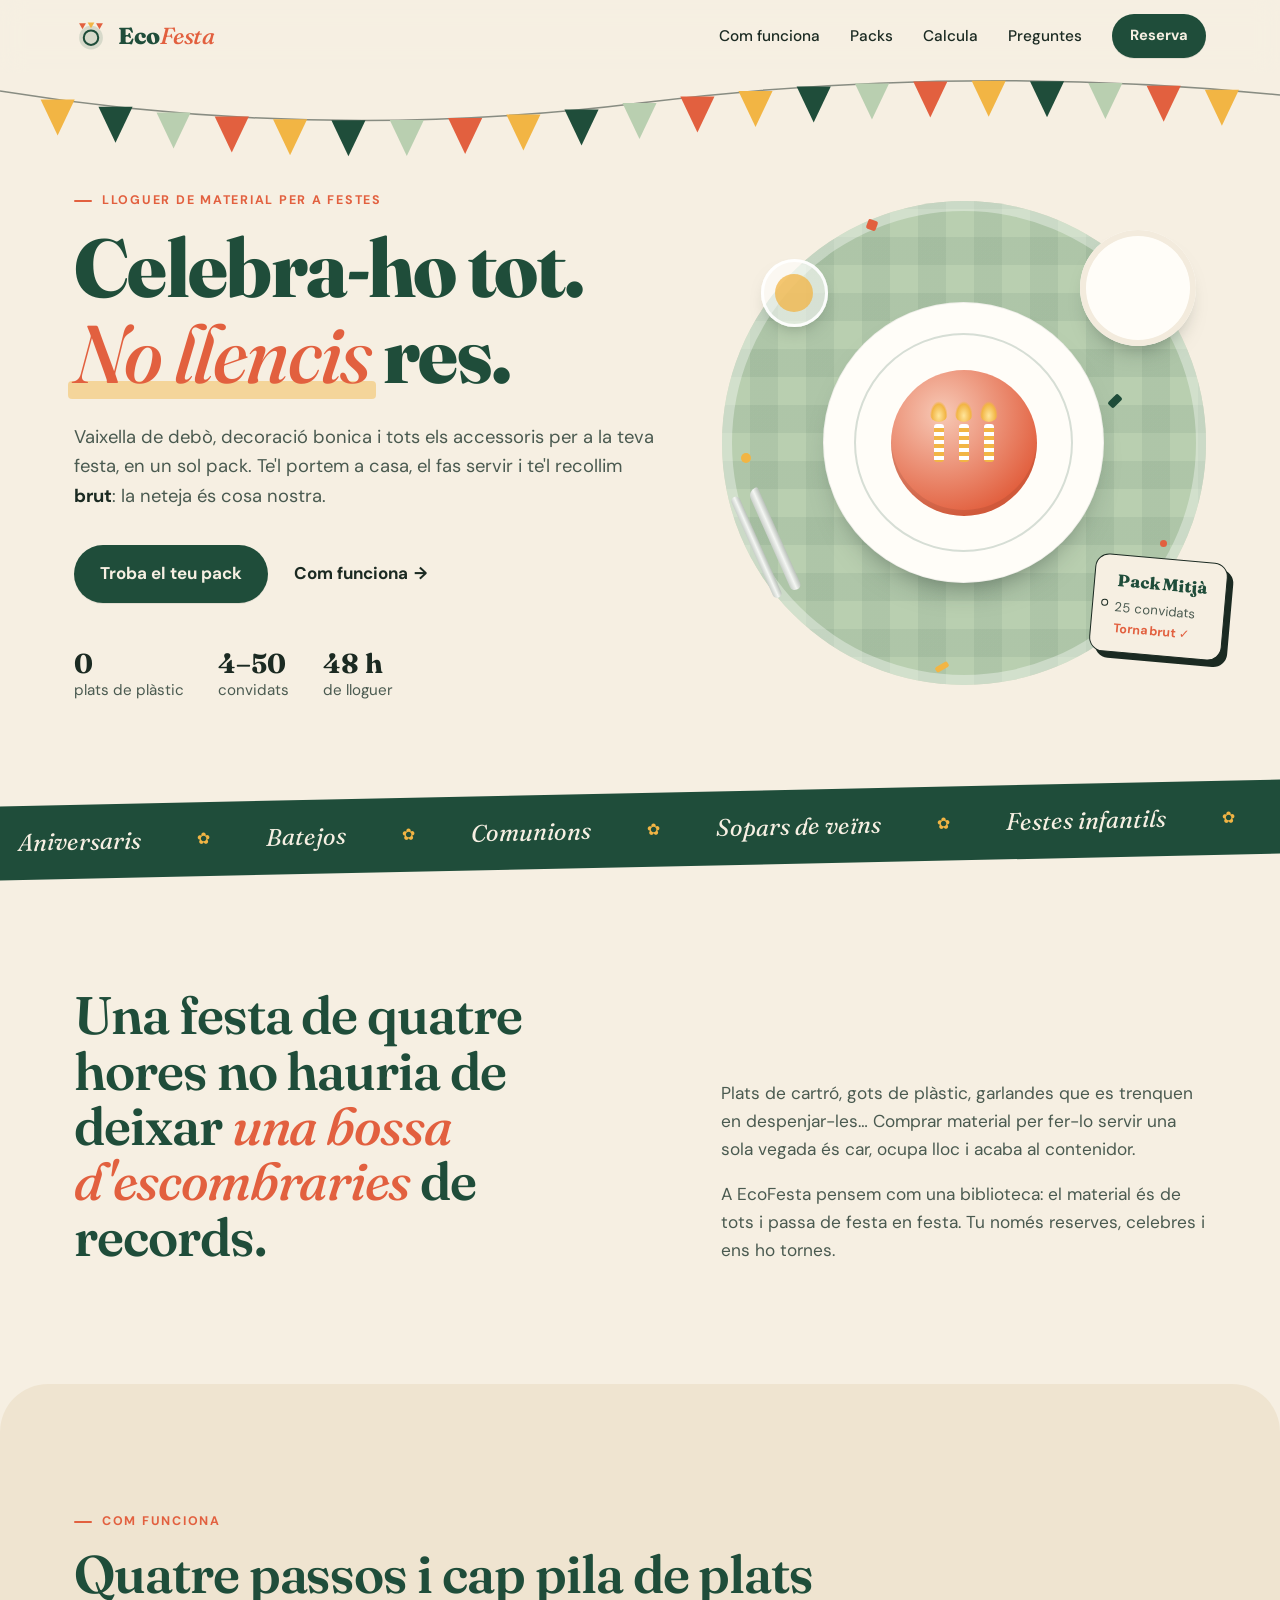
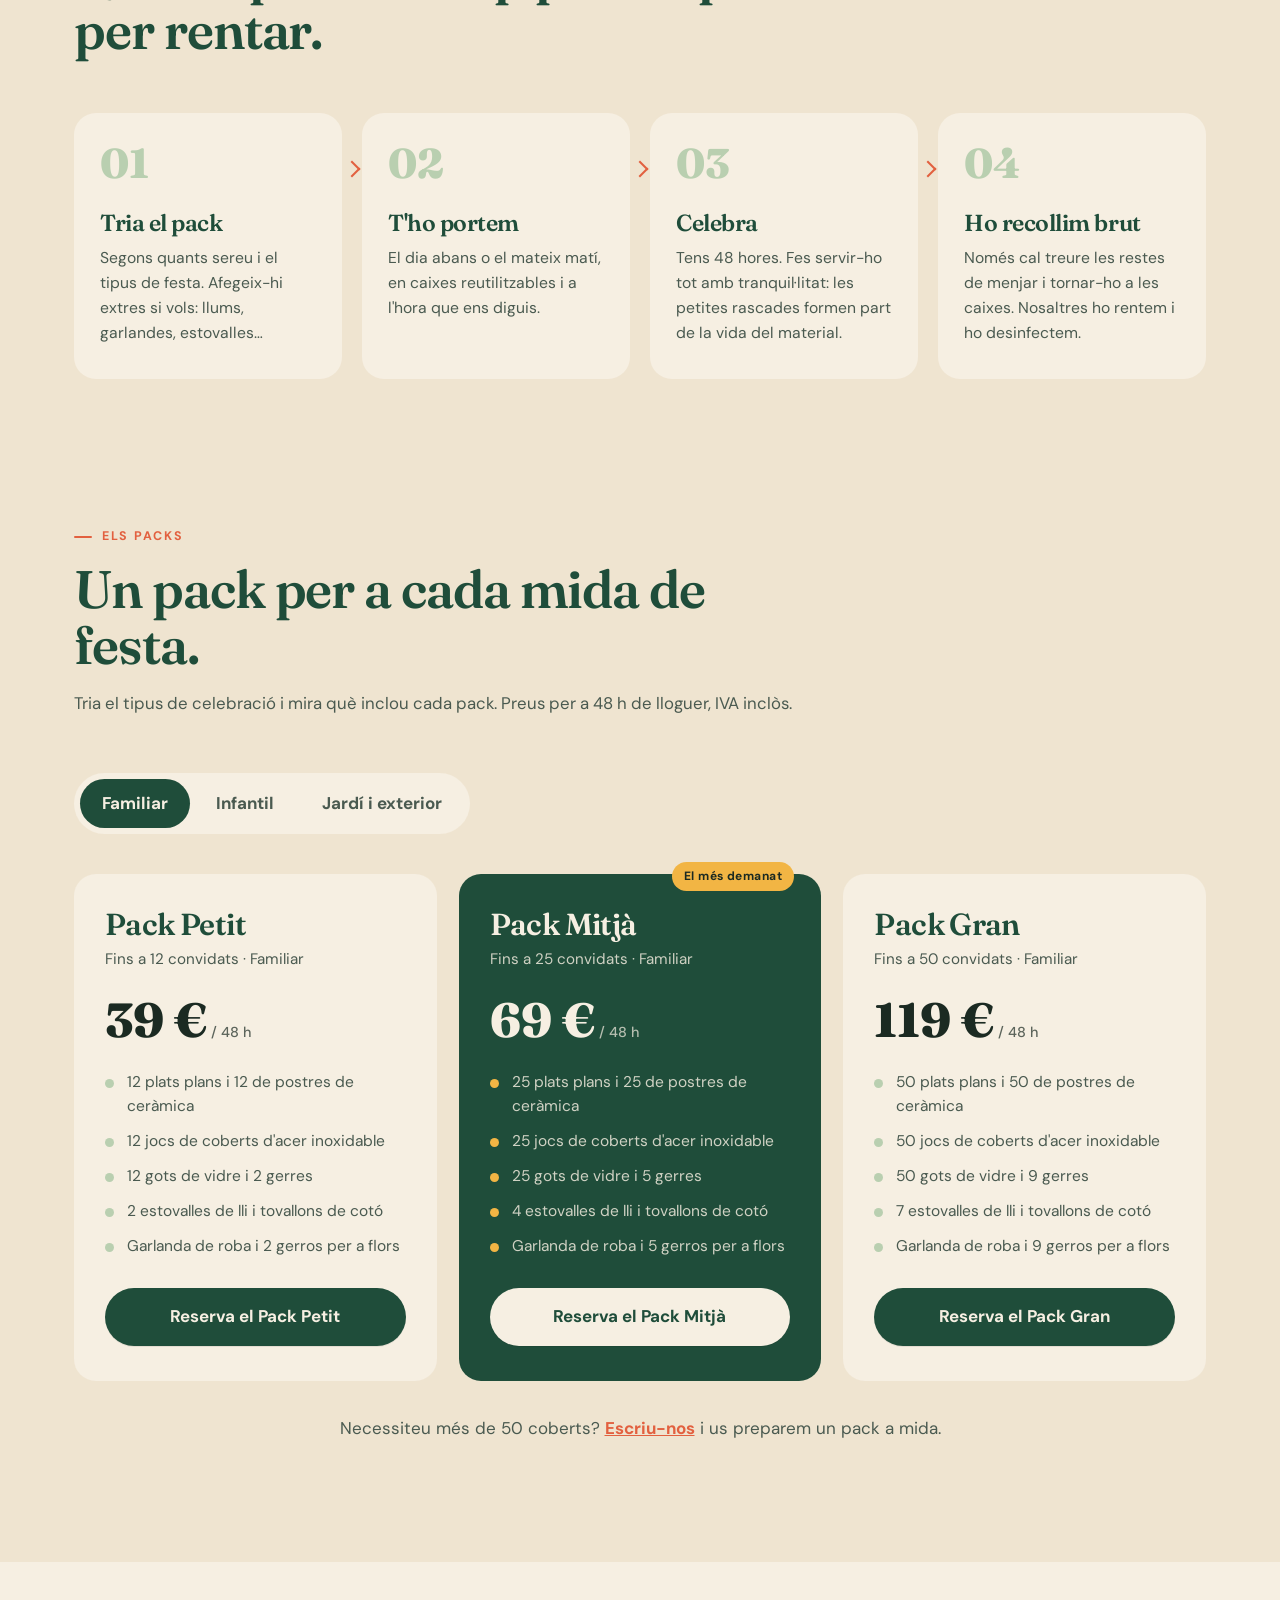
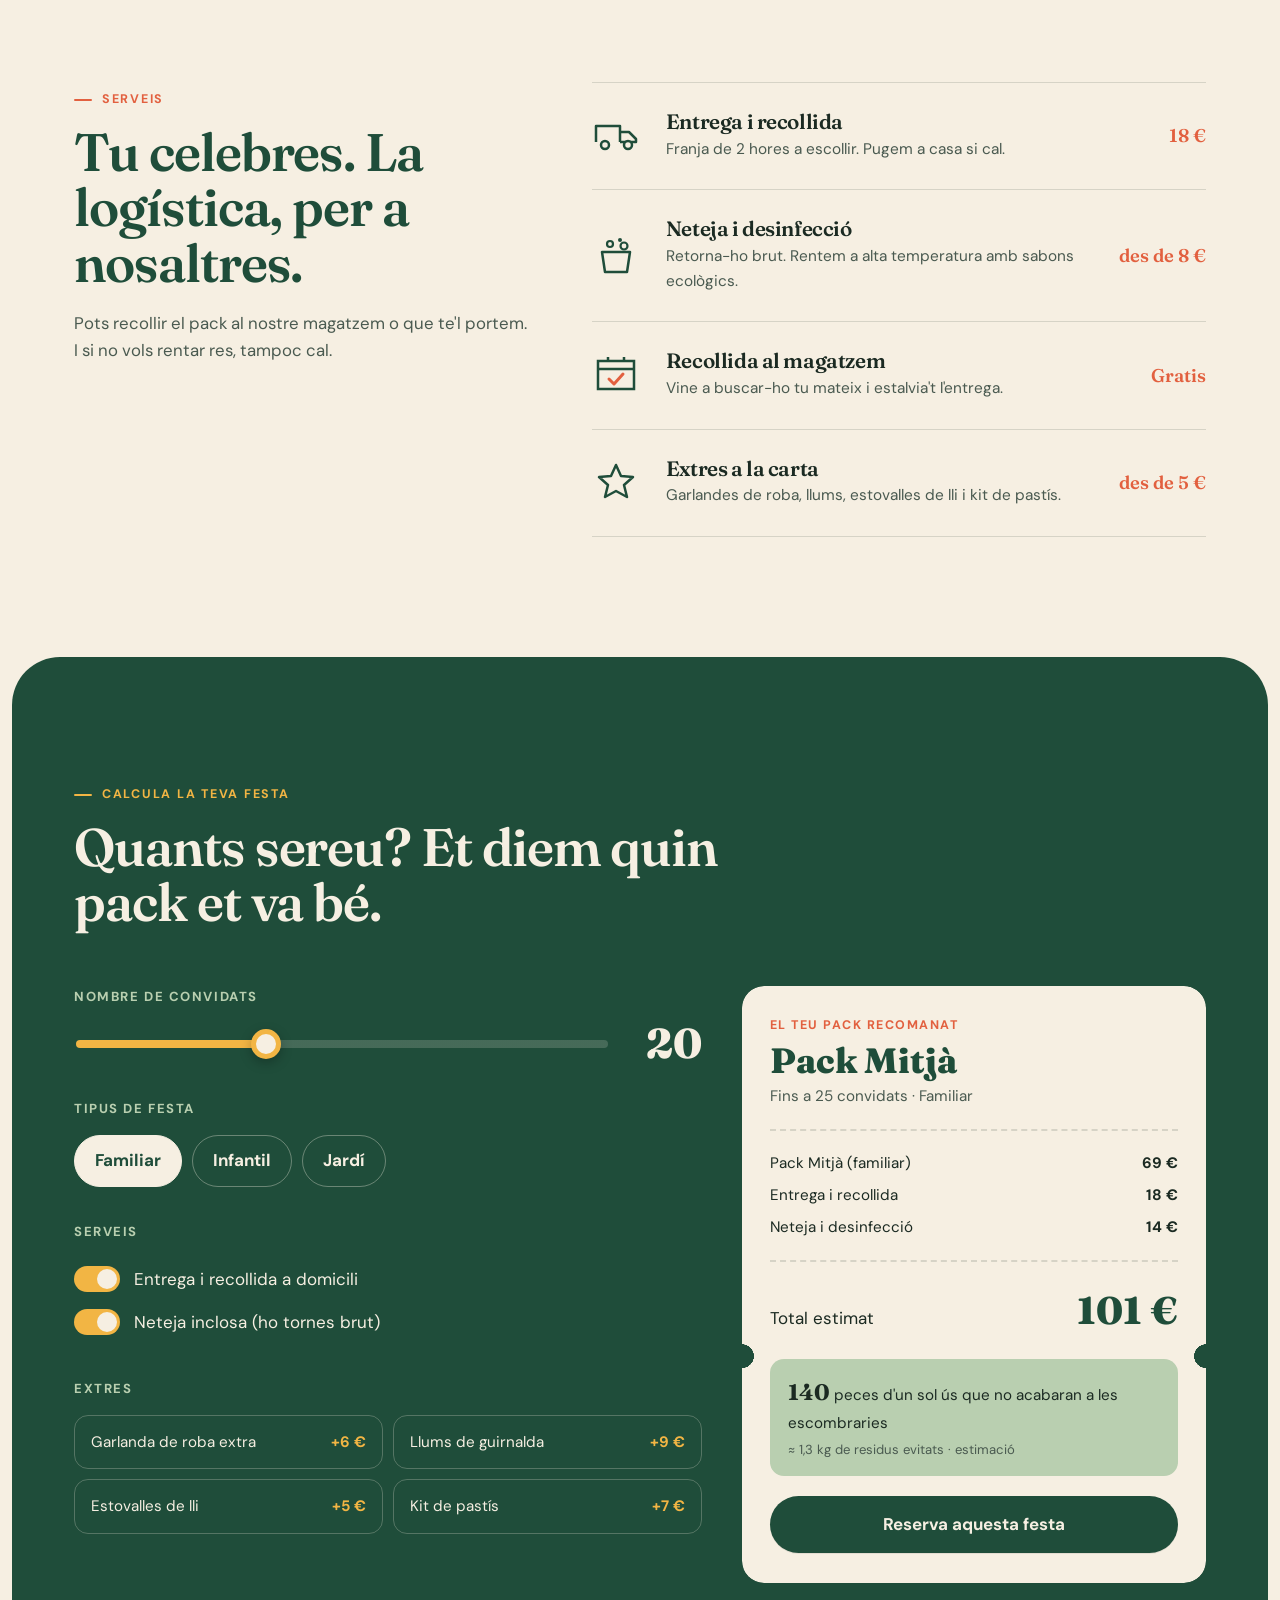
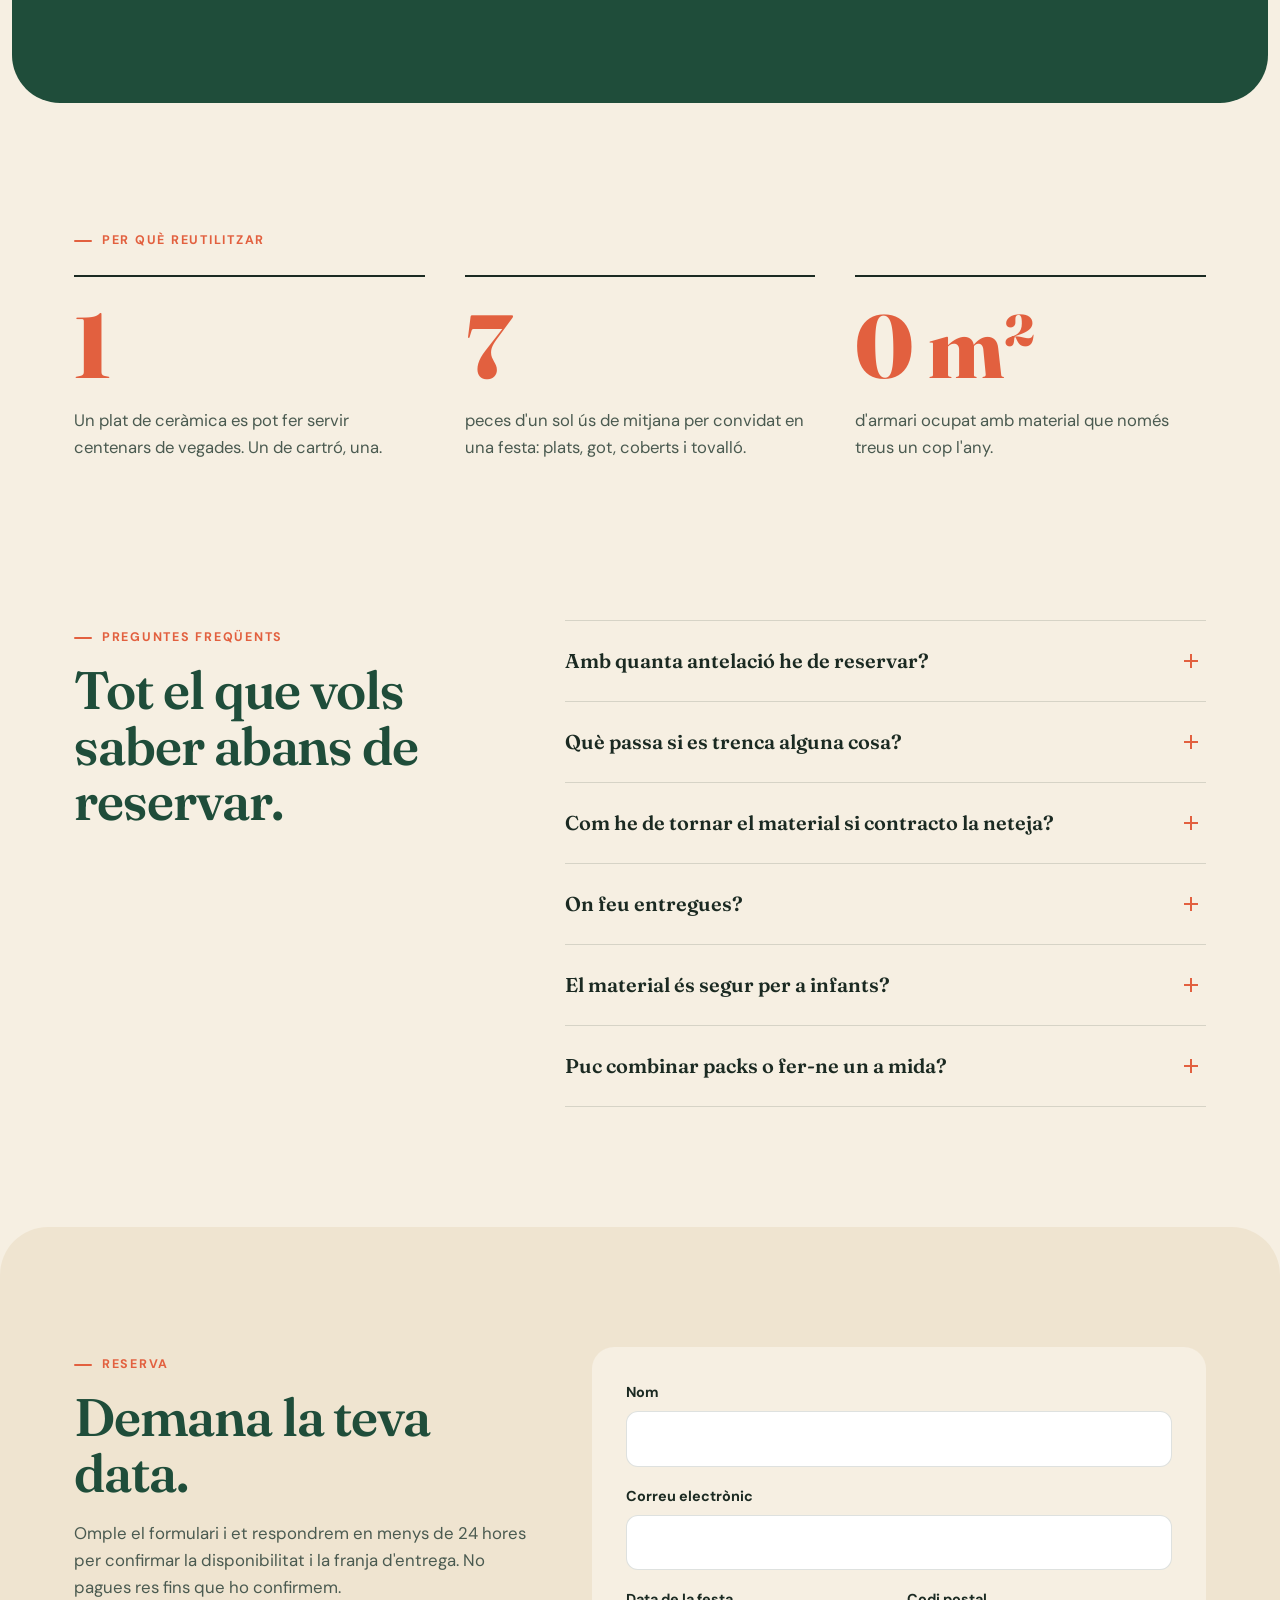
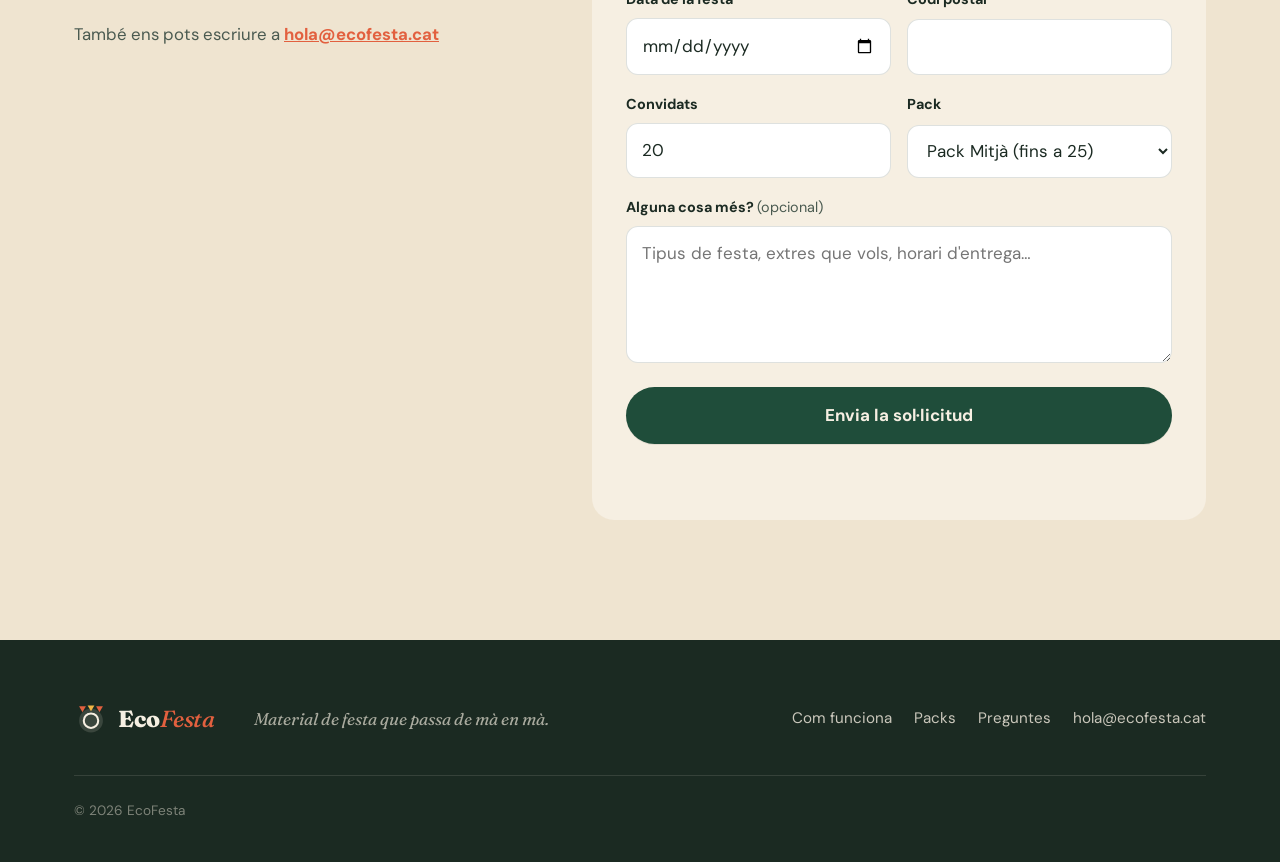
==== ecofesta/index.html @ 0d737894 "Afegeix la web d'EcoFesta: lloguer de material reutilitzable per a festes Landing single-page (HTML/" ====
<!DOCTYPE html>
<html lang="ca">
<head>
<meta charset="UTF-8">
<meta name="viewport" content="width=device-width, initial-scale=1.0">
<title>EcoFesta · Lloguer de material reutilitzable per a festes</title>
<meta name="description" content="EcoFesta lloga packs de vaixella, decoració i accessoris reutilitzables per a festes i petites celebracions. Entrega, recollida i neteja incloses perquè tu només hagis de celebrar.">
<meta name="theme-color" content="#1F4D3A">
<meta property="og:title" content="EcoFesta · Celebra-ho tot, no llencis res">
<meta property="og:description" content="Packs de vaixella, decoració i accessoris reutilitzables per a festes. T'ho portem, ho celebres i ho recollim brut.">
<meta property="og:type" content="website">
<link rel="icon" href="assets/favicon.svg" type="image/svg+xml">
<link rel="preconnect" href="https://fonts.googleapis.com">
<link rel="preconnect" href="https://fonts.gstatic.com" crossorigin>
<link href="https://fonts.googleapis.com/css2?family=Fraunces:ital,opsz,wght@0,9..144,400;0,9..144,600;0,9..144,800;1,9..144,500&family=DM+Sans:wght@400;500;700&display=swap" rel="stylesheet">
<link rel="stylesheet" href="styles.css">
<script type="application/ld+json">
{
  "@context": "https://schema.org",
  "@type": "LocalBusiness",
  "name": "EcoFesta",
  "description": "Lloguer de material reutilitzable per a festes i petites celebracions: vaixella, decoració i accessoris, amb entrega, recollida i neteja.",
  "email": "hola@ecofesta.cat",
  "priceRange": "€€"
}
</script>
</head>
<body>

<a class="skip" href="#contingut">Salta al contingut</a>

<!-- ============ CAPÇALERA ============ -->
<header class="nav" id="nav">
  <div class="wrap nav__inner">
    <a href="#inici" class="logo" aria-label="EcoFesta, inici">
      <svg class="logo__mark" viewBox="0 0 40 40" aria-hidden="true">
        <circle cx="20" cy="22" r="14" fill="currentColor" opacity=".14"/>
        <circle cx="20" cy="22" r="8.5" fill="none" stroke="currentColor" stroke-width="2.4"/>
        <path d="M6 5h8l-4 7z" fill="var(--coral)"/>
        <path d="M16 4h8l-4 7z" fill="var(--mustard)"/>
        <path d="M26 5h8l-4 7z" fill="var(--coral)"/>
      </svg>
      <span>Eco<em>Festa</em></span>
    </a>

    <nav class="nav__links" id="menu" aria-label="Navegació principal">
      <a href="#com-funciona">Com funciona</a>
      <a href="#packs">Packs</a>
      <a href="#calculadora">Calcula</a>
      <a href="#preguntes">Preguntes</a>
      <a href="#reserva" class="btn btn--sm">Reserva</a>
    </nav>

    <button class="nav__toggle" id="menuToggle" aria-expanded="false" aria-controls="menu" aria-label="Obre el menú">
      <span></span><span></span>
    </button>
  </div>
</header>

<main id="contingut">

<!-- ============ HERO ============ -->
<section class="hero" id="inici">
  <svg class="bunting" viewBox="0 0 1200 120" preserveAspectRatio="none" aria-hidden="true">
    <path d="M0 18 Q300 70 600 30 T1200 22" fill="none" stroke="currentColor" stroke-width="1.5" opacity=".5"/>
    <g class="bunting__flags"></g>
  </svg>

  <div class="wrap hero__grid">
    <div class="hero__copy">
      <p class="eyebrow">Lloguer de material per a festes</p>
      <h1>Celebra-ho tot.<br><span class="hl">No llencis</span> res.</h1>
      <p class="lead">Vaixella de debò, decoració bonica i tots els accessoris per a la teva festa, en un sol pack. Te'l portem a casa, el fas servir i te'l recollim <strong>brut</strong>: la neteja és cosa nostra.</p>
      <div class="hero__ctas">
        <a href="#calculadora" class="btn">Troba el teu pack</a>
        <a href="#com-funciona" class="link-arrow">Com funciona <span aria-hidden="true">→</span></a>
      </div>
      <ul class="hero__facts">
        <li><strong>0</strong> plats de plàstic</li>
        <li><strong>4–50</strong> convidats</li>
        <li><strong>48 h</strong> de lloguer</li>
      </ul>
    </div>

    <div class="hero__art" aria-hidden="true">
      <div class="table">
        <div class="plate plate--big"><div class="plate__ring"></div><div class="plate__cake">
          <span class="candle"></span><span class="candle"></span><span class="candle"></span>
        </div></div>
        <div class="plate plate--small"></div>
        <div class="glass"><span class="glass__fill"></span></div>
        <div class="cutlery"><span class="fork"></span><span class="knife"></span></div>
        <div class="tag">
          <span class="tag__k">Pack Mitjà</span>
          <span class="tag__v">25 convidats</span>
          <span class="tag__s">Torna brut ✓</span>
        </div>
        <span class="confetti c1"></span><span class="confetti c2"></span><span class="confetti c3"></span>
        <span class="confetti c4"></span><span class="confetti c5"></span>
      </div>
    </div>
  </div>
</section>

<!-- ============ TICKER ============ -->
<div class="ticker" aria-label="Tipus de celebracions">
  <div class="ticker__track">
    <span>Aniversaris</span><span>Batejos</span><span>Comunions</span><span>Sopars de veïns</span>
    <span>Festes infantils</span><span>Revetlles</span><span>Berenars al jardí</span><span>Casaments petits</span>
    <span aria-hidden="true">Aniversaris</span><span aria-hidden="true">Batejos</span><span aria-hidden="true">Comunions</span><span aria-hidden="true">Sopars de veïns</span>
    <span aria-hidden="true">Festes infantils</span><span aria-hidden="true">Revetlles</span><span aria-hidden="true">Berenars al jardí</span><span aria-hidden="true">Casaments petits</span>
  </div>
</div>

<!-- ============ PROBLEMA / IDEA ============ -->
<section class="section idea">
  <div class="wrap idea__grid">
    <h2 class="reveal">Una festa de quatre hores no hauria de deixar <em>una bossa d'escombraries</em> de records.</h2>
    <div class="idea__text reveal">
      <p>Plats de cartró, gots de plàstic, garlandes que es trenquen en despenjar-les… Comprar material per fer-lo servir una sola vegada és car, ocupa lloc i acaba al contenidor.</p>
      <p>A EcoFesta pensem com una biblioteca: el material és de tots i passa de festa en festa. Tu només reserves, celebres i ens ho tornes.</p>
    </div>
  </div>
</section>

<!-- ============ COM FUNCIONA ============ -->
<section class="section steps" id="com-funciona">
  <div class="wrap">
    <header class="section__head reveal">
      <p class="eyebrow">Com funciona</p>
      <h2>Quatre passos i cap pila de plats per rentar.</h2>
    </header>

    <ol class="steps__list">
      <li class="step reveal">
        <span class="step__n">01</span>
        <h3>Tria el pack</h3>
        <p>Segons quants sereu i el tipus de festa. Afegeix-hi extres si vols: llums, garlandes, estovalles…</p>
      </li>
      <li class="step reveal">
        <span class="step__n">02</span>
        <h3>T'ho portem</h3>
        <p>El dia abans o el mateix matí, en caixes reutilitzables i a l'hora que ens diguis.</p>
      </li>
      <li class="step reveal">
        <span class="step__n">03</span>
        <h3>Celebra</h3>
        <p>Tens 48 hores. Fes servir-ho tot amb tranquil·litat: les petites rascades formen part de la vida del material.</p>
      </li>
      <li class="step reveal">
        <span class="step__n">04</span>
        <h3>Ho recollim brut</h3>
        <p>Només cal treure les restes de menjar i tornar-ho a les caixes. Nosaltres ho rentem i ho desinfectem.</p>
      </li>
    </ol>
  </div>
</section>

<!-- ============ PACKS ============ -->
<section class="section packs" id="packs">
  <div class="wrap">
    <header class="section__head reveal">
      <p class="eyebrow">Els packs</p>
      <h2>Un pack per a cada mida de festa.</h2>
      <p class="section__sub">Tria el tipus de celebració i mira què inclou cada pack. Preus per a 48 h de lloguer, IVA inclòs.</p>
    </header>

    <div class="tabs reveal" role="tablist" aria-label="Tipus de festa">
      <button role="tab" class="tab is-active" aria-selected="true" data-type="familiar">Familiar</button>
      <button role="tab" class="tab" aria-selected="false" data-type="infantil">Infantil</button>
      <button role="tab" class="tab" aria-selected="false" data-type="jardi">Jardí i exterior</button>
    </div>

    <div class="packs__grid" id="packsGrid">
      <!-- generat per script.js -->
    </div>

    <p class="packs__note reveal">Necessiteu més de 50 coberts? <a href="#reserva">Escriu-nos</a> i us preparem un pack a mida.</p>
  </div>
</section>

<!-- ============ SERVEIS ============ -->
<section class="section services">
  <div class="wrap services__grid">
    <div class="services__intro reveal">
      <p class="eyebrow">Serveis</p>
      <h2>Tu celebres. La logística, per a nosaltres.</h2>
      <p>Pots recollir el pack al nostre magatzem o que te'l portem. I si no vols rentar res, tampoc cal.</p>
    </div>
    <ul class="services__list">
      <li class="service reveal">
        <svg viewBox="0 0 48 48" aria-hidden="true"><path d="M4 30V14h24v16M28 20h9l7 7v3H28" fill="none" stroke="currentColor" stroke-width="2.5" stroke-linejoin="round"/><circle cx="13" cy="33" r="4" fill="var(--paper)" stroke="currentColor" stroke-width="2.5"/><circle cx="36" cy="33" r="4" fill="var(--paper)" stroke="currentColor" stroke-width="2.5"/></svg>
        <div>
          <h3>Entrega i recollida</h3>
          <p>Franja de 2 hores a escollir. Pugem a casa si cal.</p>
        </div>
        <span class="service__price">18 €</span>
      </li>
      <li class="service reveal">
        <svg viewBox="0 0 48 48" aria-hidden="true"><path d="M10 20h28l-3 20H13z" fill="none" stroke="currentColor" stroke-width="2.5" stroke-linejoin="round"/><circle cx="18" cy="12" r="3" fill="none" stroke="currentColor" stroke-width="2.2"/><circle cx="28" cy="8" r="2" fill="currentColor"/><circle cx="32" cy="14" r="3.5" fill="none" stroke="currentColor" stroke-width="2.2"/></svg>
        <div>
          <h3>Neteja i desinfecció</h3>
          <p>Retorna-ho brut. Rentem a alta temperatura amb sabons ecològics.</p>
        </div>
        <span class="service__price">des de 8 €</span>
      </li>
      <li class="service reveal">
        <svg viewBox="0 0 48 48" aria-hidden="true"><path d="M6 10h36v28H6z" fill="none" stroke="currentColor" stroke-width="2.5"/><path d="M6 18h36M16 10v-4M32 10v-4" stroke="currentColor" stroke-width="2.5"/><path d="M17 28l5 5 9-10" fill="none" stroke="var(--coral)" stroke-width="3" stroke-linecap="round" stroke-linejoin="round"/></svg>
        <div>
          <h3>Recollida al magatzem</h3>
          <p>Vine a buscar-ho tu mateix i estalvia't l'entrega.</p>
        </div>
        <span class="service__price">Gratis</span>
      </li>
      <li class="service reveal">
        <svg viewBox="0 0 48 48" aria-hidden="true"><path d="M24 6l5 11 12 1-9 8 3 12-11-6-11 6 3-12-9-8 12-1z" fill="none" stroke="currentColor" stroke-width="2.5" stroke-linejoin="round"/></svg>
        <div>
          <h3>Extres a la carta</h3>
          <p>Garlandes de roba, llums, estovalles de lli i kit de pastís.</p>
        </div>
        <span class="service__price">des de 5 €</span>
      </li>
    </ul>
  </div>
</section>

<!-- ============ CALCULADORA ============ -->
<section class="section calc" id="calculadora">
  <div class="wrap">
    <header class="section__head reveal">
      <p class="eyebrow">Calcula la teva festa</p>
      <h2>Quants sereu? Et diem quin pack et va bé.</h2>
    </header>

    <div class="calc__grid">
      <form class="calc__form reveal" id="calcForm" onsubmit="return false">
        <fieldset>
          <legend>Nombre de convidats</legend>
          <div class="range">
            <input type="range" id="guests" min="4" max="50" value="20" step="1" aria-describedby="guestsOut">
            <output id="guestsOut" for="guests">20</output>
          </div>
        </fieldset>

        <fieldset>
          <legend>Tipus de festa</legend>
          <div class="chips">
            <label class="chip"><input type="radio" name="type" value="familiar" checked><span>Familiar</span></label>
            <label class="chip"><input type="radio" name="type" value="infantil"><span>Infantil</span></label>
            <label class="chip"><input type="radio" name="type" value="jardi"><span>Jardí</span></label>
          </div>
        </fieldset>

        <fieldset>
          <legend>Serveis</legend>
          <label class="switch"><input type="checkbox" id="delivery" checked><span class="switch__ui"></span>Entrega i recollida a domicili</label>
          <label class="switch"><input type="checkbox" id="cleaning" checked><span class="switch__ui"></span>Neteja inclosa (ho tornes brut)</label>
        </fieldset>

        <fieldset>
          <legend>Extres</legend>
          <div class="extras" id="extras"><!-- generat per script.js --></div>
        </fieldset>
      </form>

      <aside class="ticket reveal" aria-live="polite">
        <div class="ticket__top">
          <p class="ticket__label">El teu pack recomanat</p>
          <p class="ticket__pack" id="tPack">Pack Mitjà</p>
          <p class="ticket__meta" id="tMeta">Fins a 25 convidats · Familiar</p>
        </div>
        <ul class="ticket__lines" id="tLines"></ul>
        <div class="ticket__total">
          <span>Total estimat</span>
          <strong id="tTotal">0 €</strong>
        </div>
        <div class="ticket__impact">
          <p><strong id="tPieces">0</strong> peces d'un sol ús que no acabaran a les escombraries</p>
          <p class="ticket__small">≈ <span id="tKg">0</span> kg de residus evitats · estimació</p>
        </div>
        <button class="btn btn--full" id="toBooking" type="button">Reserva aquesta festa</button>
      </aside>
    </div>
  </div>
</section>

<!-- ============ IMPACTE ============ -->
<section class="section impact">
  <div class="wrap">
    <p class="eyebrow reveal">Per què reutilitzar</p>
    <div class="impact__grid">
      <div class="impact__item reveal">
        <span class="impact__big">1</span>
        <p>Un plat de ceràmica es pot fer servir centenars de vegades. Un de cartró, una.</p>
      </div>
      <div class="impact__item reveal">
        <span class="impact__big">7</span>
        <p>peces d'un sol ús de mitjana per convidat en una festa: plats, got, coberts i tovalló.</p>
      </div>
      <div class="impact__item reveal">
        <span class="impact__big">0 m²</span>
        <p>d'armari ocupat amb material que només treus un cop l'any.</p>
      </div>
    </div>
  </div>
</section>

<!-- ============ PREGUNTES ============ -->
<section class="section faq" id="preguntes">
  <div class="wrap faq__grid">
    <header class="section__head reveal">
      <p class="eyebrow">Preguntes freqüents</p>
      <h2>Tot el que vols saber abans de reservar.</h2>
    </header>

    <div class="faq__list">
      <details class="reveal">
        <summary>Amb quanta antelació he de reservar?</summary>
        <p>Recomanem fer-ho com a mínim una setmana abans, sobretot en caps de setmana de primavera i estiu. Si és més urgent, escriu-nos i mirarem si tenim disponibilitat.</p>
      </details>
      <details class="reveal">
        <summary>Què passa si es trenca alguna cosa?</summary>
        <p>Comptem que es pot trencar algun plat o got: per a cada pack hi ha un marge de dues peces sense cost. A partir d'aquí, només es cobra el preu de reposició de la peça.</p>
      </details>
      <details class="reveal">
        <summary>Com he de tornar el material si contracto la neteja?</summary>
        <p>Retira les restes de menjar a les escombraries i torna-ho tot a les caixes. No cal esbandir-ho ni rentar-ho. Si no contractes la neteja, cal que ho tornis net i sec.</p>
      </details>
      <details class="reveal">
        <summary>On feu entregues?</summary>
        <p>Indica'ns el codi postal al formulari de reserva i et confirmarem la cobertura. Fora de zona, pots recollir el pack al magatzem sense cap cost.</p>
      </details>
      <details class="reveal">
        <summary>El material és segur per a infants?</summary>
        <p>Els packs infantils porten vaixella de bambú i melamina lliure de BPA, irrompible i lleugera, i gots amb tapa i canyeta d'acer.</p>
      </details>
      <details class="reveal">
        <summary>Puc combinar packs o fer-ne un a mida?</summary>
        <p>És clar. Per a festes de més de 50 persones o necessitats especials, explica-ho al formulari i et farem un pressupost personalitzat.</p>
      </details>
    </div>
  </div>
</section>

<!-- ============ RESERVA ============ -->
<section class="section booking" id="reserva">
  <div class="wrap booking__grid">
    <div class="booking__intro reveal">
      <p class="eyebrow">Reserva</p>
      <h2>Demana la teva data.</h2>
      <p>Omple el formulari i et respondrem en menys de 24 hores per confirmar la disponibilitat i la franja d'entrega. No pagues res fins que ho confirmem.</p>
      <p class="booking__mail">També ens pots escriure a <a href="mailto:hola@ecofesta.cat">hola@ecofesta.cat</a></p>
    </div>

    <form class="booking__form reveal" id="bookingForm" novalidate>
      <div class="field">
        <label for="fName">Nom</label>
        <input id="fName" name="name" type="text" autocomplete="name" required>
      </div>
      <div class="field">
        <label for="fEmail">Correu electrònic</label>
        <input id="fEmail" name="email" type="email" autocomplete="email" required>
      </div>
      <div class="field field--half">
        <label for="fDate">Data de la festa</label>
        <input id="fDate" name="date" type="date" required>
      </div>
      <div class="field field--half">
        <label for="fZip">Codi postal</label>
        <input id="fZip" name="zip" type="text" inputmode="numeric" pattern="[0-9]{5}" maxlength="5" autocomplete="postal-code" required>
      </div>
      <div class="field field--half">
        <label for="fGuests">Convidats</label>
        <input id="fGuests" name="guests" type="number" min="1" max="200" value="20" required>
      </div>
      <div class="field field--half">
        <label for="fPack">Pack</label>
        <select id="fPack" name="pack">
          <option value="petit">Pack Petit (fins a 12)</option>
          <option value="mitja" selected>Pack Mitjà (fins a 25)</option>
          <option value="gran">Pack Gran (fins a 50)</option>
          <option value="mida">A mida</option>
        </select>
      </div>
      <div class="field">
        <label for="fMsg">Alguna cosa més? <span class="opt">(opcional)</span></label>
        <textarea id="fMsg" name="message" rows="4" placeholder="Tipus de festa, extres que vols, horari d'entrega…"></textarea>
      </div>
      <button class="btn btn--full" type="submit">Envia la sol·licitud</button>
      <p class="form__status" id="formStatus" role="status"></p>
    </form>
  </div>
</section>

</main>

<!-- ============ PEU ============ -->
<footer class="footer">
  <div class="wrap footer__inner">
    <a href="#inici" class="logo logo--light">
      <svg class="logo__mark" viewBox="0 0 40 40" aria-hidden="true">
        <circle cx="20" cy="22" r="14" fill="currentColor" opacity=".14"/>
        <circle cx="20" cy="22" r="8.5" fill="none" stroke="currentColor" stroke-width="2.4"/>
        <path d="M6 5h8l-4 7z" fill="var(--coral)"/>
        <path d="M16 4h8l-4 7z" fill="var(--mustard)"/>
        <path d="M26 5h8l-4 7z" fill="var(--coral)"/>
      </svg>
      <span>Eco<em>Festa</em></span>
    </a>
    <p class="footer__claim">Material de festa que passa de mà en mà.</p>
    <nav class="footer__links" aria-label="Peu de pàgina">
      <a href="#com-funciona">Com funciona</a>
      <a href="#packs">Packs</a>
      <a href="#preguntes">Preguntes</a>
      <a href="mailto:hola@ecofesta.cat">hola@ecofesta.cat</a>
    </nav>
    <p class="footer__legal">© <span id="year">2026</span> EcoFesta</p>
  </div>
</footer>

<script src="script.js" defer></script>
</body>
</html>
---- ecofesta/styles.css ----
/* =========================================================
   EcoFesta — lloguer de material reutilitzable per a festes
   ========================================================= */

:root {
  --paper: #F6EFE2;
  --paper-2: #EFE4D0;
  --ink: #1B2A22;
  --ink-soft: #4A5A50;
  --green: #1F4D3A;
  --green-2: #2D6A50;
  --sage: #B9CFB0;
  --coral: #E2603F;
  --mustard: #F2B544;
  --line: rgba(27, 42, 34, .14);

  --f-display: "Fraunces", Georgia, serif;
  --f-body: "DM Sans", system-ui, -apple-system, sans-serif;

  --radius: 22px;
  --ease: cubic-bezier(.22, 1, .36, 1);
  --wrap: 1180px;
}

*, *::before, *::after { box-sizing: border-box; }
html { scroll-behavior: smooth; -webkit-text-size-adjust: 100%; overflow-x: clip; }
body {
  margin: 0;
  background: var(--paper);
  color: var(--ink);
  font-family: var(--f-body);
  font-size: 17px;
  line-height: 1.6;
  -webkit-font-smoothing: antialiased;
  overflow-x: clip;
}
img, svg { display: block; max-width: 100%; }
a { color: inherit; }
h1, h2, h3 { font-family: var(--f-display); font-weight: 600; line-height: 1.05; margin: 0; letter-spacing: -.02em; }
p { margin: 0; }
button, input, select, textarea { font: inherit; color: inherit; }
:focus-visible { outline: 3px solid var(--coral); outline-offset: 3px; border-radius: 6px; }

.wrap { width: 100%; max-width: var(--wrap); margin: 0 auto; padding: 0 24px; }
.skip { position: absolute; left: -999px; top: 8px; background: var(--ink); color: var(--paper); padding: 8px 14px; border-radius: 8px; z-index: 100; }
.skip:focus { left: 8px; }

.eyebrow {
  font-size: .78rem; font-weight: 700; letter-spacing: .14em; text-transform: uppercase;
  color: var(--coral); margin-bottom: 14px;
  display: inline-flex; align-items: center; gap: 10px;
}
.eyebrow::before { content: ""; width: 18px; height: 2px; background: currentColor; border-radius: 2px; }

/* ---------- Botons ---------- */
.btn {
  display: inline-flex; align-items: center; justify-content: center; gap: 8px;
  background: var(--green); color: var(--paper);
  padding: 15px 26px; border-radius: 999px; border: 0;
  font-weight: 700; text-decoration: none; cursor: pointer;
  transition: transform .35s var(--ease), background .25s, box-shadow .35s var(--ease);
  box-shadow: 0 1px 0 rgba(0,0,0,.08);
}
.btn:hover { background: var(--green-2); transform: translateY(-2px); box-shadow: 0 10px 24px -10px rgba(31,77,58,.6); }
.btn:active { transform: translateY(0) scale(.98); }
.btn--sm { padding: 10px 18px; font-size: .92rem; }
.btn--full { width: 100%; }

.link-arrow { font-weight: 700; text-decoration: none; display: inline-flex; gap: 6px; align-items: center; }
.link-arrow span { transition: transform .3s var(--ease); }
.link-arrow:hover span { transform: translateX(4px); }

/* ---------- Navegació ---------- */
.nav {
  position: sticky; top: 0; z-index: 50;
  background: rgba(246, 239, 226, .82);
  backdrop-filter: blur(12px); -webkit-backdrop-filter: blur(12px);
  border-bottom: 1px solid transparent;
  transition: border-color .3s;
}
.nav.is-scrolled { border-color: var(--line); }
.nav__inner { display: flex; align-items: center; justify-content: space-between; height: 72px; }
.logo { display: inline-flex; align-items: center; gap: 10px; text-decoration: none; font-family: var(--f-display); font-weight: 800; font-size: 1.45rem; color: var(--green); letter-spacing: -.02em; }
.logo em { font-style: italic; font-weight: 500; color: var(--coral); }
.logo__mark { width: 34px; height: 34px; }
.nav__links { display: flex; align-items: center; gap: 30px; }
.nav__links a:not(.btn) { text-decoration: none; font-weight: 500; font-size: .96rem; position: relative; }
.nav__links a:not(.btn)::after { content: ""; position: absolute; left: 0; right: 0; bottom: -4px; height: 2px; background: var(--coral); transform: scaleX(0); transform-origin: left; transition: transform .35s var(--ease); }
.nav__links a:not(.btn):hover::after { transform: scaleX(1); }
.nav__toggle { display: none; background: none; border: 0; width: 44px; height: 44px; padding: 10px; cursor: pointer; }
.nav__toggle span { display: block; height: 2px; background: var(--ink); margin: 7px 0; transition: transform .3s var(--ease); }
.nav__toggle[aria-expanded="true"] span:first-child { transform: translateY(4.5px) rotate(45deg); }
.nav__toggle[aria-expanded="true"] span:last-child { transform: translateY(-4.5px) rotate(-45deg); }

/* ---------- Hero ---------- */
.hero { position: relative; padding: 70px 0 90px; overflow: hidden; }
.bunting { position: absolute; top: 0; left: 0; width: 100%; height: 120px; color: var(--ink); pointer-events: none; }
.bunting__flags path { transform-origin: top center; transform-box: fill-box; animation: sway 4s ease-in-out infinite; }
@keyframes sway { 0%, 100% { transform: rotate(-4deg); } 50% { transform: rotate(4deg); } }

.hero__grid { display: grid; grid-template-columns: 1.1fr .9fr; gap: 56px; align-items: center; padding-top: 40px; }
.hero h1 { font-size: clamp(2.8rem, 6.4vw, 5.4rem); font-weight: 800; color: var(--green); }
.hl { font-style: italic; font-weight: 500; color: var(--coral); position: relative; white-space: nowrap; }
.hl::after { content: ""; position: absolute; left: -2%; right: -2%; bottom: .06em; height: .22em; background: var(--mustard); opacity: .45; z-index: -1; border-radius: 4px; transform: scaleX(0); transform-origin: left; animation: underline 1s .5s var(--ease) forwards; }
@keyframes underline { to { transform: scaleX(1); } }
.lead { font-size: 1.15rem; color: var(--ink-soft); margin: 26px 0 34px; max-width: 34em; }
.lead strong { color: var(--ink); }
.hero__ctas { display: flex; flex-wrap: wrap; align-items: center; gap: 26px; }
.hero__facts { list-style: none; padding: 0; margin: 46px 0 0; display: flex; flex-wrap: wrap; gap: 14px 34px; font-size: .95rem; color: var(--ink-soft); }
.hero__facts strong { display: block; font-family: var(--f-display); font-size: 1.7rem; color: var(--ink); line-height: 1.1; }

/* Il·lustració de taula */
.hero__art { position: relative; }
.table {
  position: relative; aspect-ratio: 1 / 1; border-radius: 50%;
  background:
    repeating-linear-gradient(90deg, transparent 0 28px, rgba(31,77,58,.07) 28px 56px),
    repeating-linear-gradient(0deg, transparent 0 28px, rgba(31,77,58,.07) 28px 56px),
    var(--sage);
  box-shadow: inset 0 0 0 10px rgba(255,255,255,.35);
}
.plate { position: absolute; border-radius: 50%; background: #FFFDF8; box-shadow: 0 18px 30px -18px rgba(27,42,34,.55), inset 0 0 0 1px rgba(27,42,34,.06); }
.plate--big { width: 58%; height: 58%; left: 21%; top: 21%; display: grid; place-items: center; animation: float 6s ease-in-out infinite; }
.plate__ring { position: absolute; inset: 11%; border-radius: 50%; border: 2px solid rgba(31,77,58,.18); }
.plate__cake { position: relative; width: 52%; height: 52%; border-radius: 50%; background: radial-gradient(circle at 35% 30%, #F7C9B6, var(--coral) 75%); display: flex; justify-content: center; align-items: center; gap: 10%; box-shadow: inset 0 -6px 0 rgba(0,0,0,.08); }
.candle { width: 7%; height: 26%; background: repeating-linear-gradient(180deg, #fff 0 4px, var(--mustard) 4px 8px); border-radius: 3px; position: relative; }
.candle::before { content: ""; position: absolute; left: 50%; top: -60%; width: 180%; height: 55%; transform: translateX(-50%); background: radial-gradient(ellipse at 50% 70%, #FFE59A, var(--mustard) 55%, transparent 70%); border-radius: 50% 50% 50% 50% / 60% 60% 40% 40%; animation: flame 1.2s ease-in-out infinite alternate; }
@keyframes flame { from { transform: translateX(-50%) scale(1); } to { transform: translateX(-50%) scale(.82, 1.12); } }
.plate--small { width: 24%; height: 24%; right: 2%; top: 6%; background: #FFFDF8; box-shadow: inset 0 0 0 6px #F3EBDD, 0 14px 22px -14px rgba(27,42,34,.5); }
.glass { position: absolute; width: 14%; height: 14%; left: 8%; top: 12%; border-radius: 50%; background: rgba(255,255,255,.55); box-shadow: inset 0 0 0 3px rgba(255,255,255,.9), 0 10px 20px -12px rgba(27,42,34,.5); overflow: hidden; }
.glass__fill { position: absolute; inset: 22%; border-radius: 50%; background: var(--mustard); opacity: .75; }
.cutlery { position: absolute; left: 6%; bottom: 18%; display: flex; gap: 10px; transform: rotate(-24deg); }
.fork, .knife { display: block; width: 9px; height: 110px; border-radius: 6px; background: linear-gradient(90deg, #C9CFC9, #F4F6F3 50%, #B9C0B9); }
.knife { width: 11px; border-radius: 10px 3px 6px 6px; }
.tag {
  position: absolute; right: -4%; bottom: 6%;
  background: var(--paper); border: 1.5px solid var(--ink); border-radius: 14px;
  padding: 12px 18px 12px 22px; transform: rotate(5deg);
  box-shadow: 6px 6px 0 var(--ink); display: grid; gap: 2px;
  animation: float 7s 1s ease-in-out infinite;
}
.tag::before { content: ""; position: absolute; left: 8px; top: 50%; width: 7px; height: 7px; border-radius: 50%; border: 1.5px solid var(--ink); transform: translateY(-50%); }
.tag__k { font-family: var(--f-display); font-weight: 800; font-size: 1.05rem; color: var(--green); }
.tag__v { font-size: .82rem; color: var(--ink-soft); }
.tag__s { font-size: .78rem; font-weight: 700; color: var(--coral); }
.confetti { position: absolute; width: 10px; height: 10px; border-radius: 2px; }
.c1 { left: 30%; top: 4%; background: var(--coral); transform: rotate(20deg); }
.c2 { left: 4%; top: 52%; background: var(--mustard); border-radius: 50%; }
.c3 { right: 18%; top: 40%; background: var(--green); transform: rotate(45deg); width: 8px; height: 14px; }
.c4 { left: 44%; bottom: 3%; background: var(--mustard); transform: rotate(-30deg); width: 14px; height: 6px; }
.c5 { right: 8%; top: 70%; background: var(--coral); border-radius: 50%; width: 7px; height: 7px; }
@keyframes float { 0%, 100% { translate: 0 0; } 50% { translate: 0 -8px; } }

/* ---------- Ticker ---------- */
.ticker { background: var(--green); color: var(--paper); overflow: hidden; padding: 18px 0; transform: rotate(-1.2deg); margin: 0 -10px; }
.ticker__track { display: flex; width: max-content; animation: marquee 38s linear infinite; }
.ticker span { font-family: var(--f-display); font-style: italic; font-size: 1.5rem; padding: 0 28px; white-space: nowrap; display: inline-flex; align-items: center; gap: 56px; }
.ticker span::after { content: "✿"; font-style: normal; color: var(--mustard); font-size: 1rem; margin-left: 0; }
@keyframes marquee { to { transform: translateX(-50%); } }

/* ---------- Seccions ---------- */
.section { padding: 120px 0; }
.section__head { max-width: 760px; margin-bottom: 56px; }
.section__head h2, .idea h2, .services__intro h2, .booking__intro h2 { font-size: clamp(2rem, 4.2vw, 3.3rem); color: var(--green); }
.section__sub { color: var(--ink-soft); margin-top: 18px; font-size: 1.05rem; }

/* Idea */
.idea__grid { display: grid; grid-template-columns: 1.2fr 1fr; gap: 64px; align-items: end; }
.idea h2 em { font-style: italic; font-weight: 500; color: var(--coral); }
.idea__text { display: grid; gap: 18px; color: var(--ink-soft); font-size: 1.08rem; }

/* Passos */
.steps { background: var(--paper-2); border-radius: 48px 48px 0 0; }
.steps__list { list-style: none; padding: 0; margin: 0; display: grid; grid-template-columns: repeat(4, 1fr); gap: 20px; counter-reset: s; }
.step { background: var(--paper); border-radius: var(--radius); padding: 30px 26px 34px; position: relative; transition: transform .45s var(--ease), box-shadow .45s var(--ease); }
.step:hover { transform: translateY(-6px); box-shadow: 0 24px 40px -28px rgba(27,42,34,.5); }
.step__n { font-family: var(--f-display); font-weight: 800; font-size: 2.6rem; color: var(--sage); line-height: 1; display: block; margin-bottom: 26px; }
.step h3 { font-size: 1.45rem; margin-bottom: 10px; color: var(--green); }
.step p { color: var(--ink-soft); font-size: .98rem; }
.step:not(:last-child)::after { content: ""; position: absolute; right: -16px; top: 50px; width: 12px; height: 12px; border-top: 2px solid var(--coral); border-right: 2px solid var(--coral); transform: rotate(45deg); z-index: 1; }

/* Packs */
.packs { background: var(--paper-2); padding-top: 20px; }
.tabs { display: inline-flex; background: var(--paper); border-radius: 999px; padding: 6px; gap: 4px; margin-bottom: 40px; flex-wrap: wrap; }
.tab { border: 0; background: transparent; padding: 11px 22px; border-radius: 999px; font-weight: 700; cursor: pointer; color: var(--ink-soft); transition: background .3s, color .3s; }
.tab:hover { color: var(--ink); }
.tab.is-active { background: var(--green); color: var(--paper); }
.packs__grid { display: grid; grid-template-columns: repeat(3, 1fr); gap: 22px; align-items: stretch; }
.pack {
  background: var(--paper); border-radius: var(--radius); padding: 34px 30px;
  display: flex; flex-direction: column; position: relative;
  border: 1.5px solid transparent;
  transition: transform .45s var(--ease), border-color .3s, box-shadow .45s var(--ease);
}
.pack:hover { transform: translateY(-6px); box-shadow: 0 30px 50px -34px rgba(27,42,34,.55); }
.pack--featured { background: var(--green); color: var(--paper); }
.pack--featured .pack__guests, .pack.pack--featured li { color: rgba(246,239,226,.82); }
.pack--featured .pack__name { color: var(--paper); }
.pack.pack--featured li::before { background: var(--mustard); }
.pack__badge { position: absolute; top: -13px; right: 26px; background: var(--mustard); color: var(--ink); font-size: .75rem; font-weight: 700; padding: 5px 12px; border-radius: 999px; letter-spacing: .04em; }
.pack__name { font-size: 1.9rem; color: var(--green); }
.pack__guests { color: var(--ink-soft); margin-top: 6px; font-size: .95rem; }
.pack__price { font-family: var(--f-display); font-size: 3rem; font-weight: 800; margin: 24px 0 4px; line-height: 1; }
.pack__price small { font-family: var(--f-body); font-size: .9rem; font-weight: 500; opacity: .7; margin-left: 4px; }
.pack ul { list-style: none; padding: 0; margin: 22px 0 30px; display: grid; gap: 10px; flex: 1; }
.pack li { position: relative; padding-left: 22px; color: var(--ink-soft); font-size: .97rem; }
.pack li::before { content: ""; position: absolute; left: 0; top: .6em; width: 9px; height: 9px; border-radius: 50%; background: var(--sage); }
.pack .btn { align-self: stretch; }
.pack--featured .btn { background: var(--paper); color: var(--green); }
.pack--featured .btn:hover { background: #fff; }
.packs__grid.is-swapping .pack { opacity: 0; transform: translateY(10px); }
.packs__grid .pack { transition: opacity .35s var(--ease), transform .45s var(--ease), box-shadow .45s var(--ease); }
.packs__note { margin-top: 34px; color: var(--ink-soft); text-align: center; }
.packs__note a { color: var(--coral); font-weight: 700; }

/* Serveis */
.services__grid { display: grid; grid-template-columns: .85fr 1.15fr; gap: 64px; align-items: start; }
.services__intro { position: sticky; top: 110px; }
.services__intro p:not(.eyebrow) { color: var(--ink-soft); margin-top: 20px; font-size: 1.05rem; }
.services__list { list-style: none; padding: 0; margin: 0; display: grid; }
.service { display: grid; grid-template-columns: 52px 1fr auto; gap: 22px; align-items: center; padding: 28px 0; border-bottom: 1px solid var(--line); }
.service:first-child { border-top: 1px solid var(--line); }
.service svg { width: 48px; height: 48px; color: var(--green); transition: transform .45s var(--ease); }
.service:hover svg { transform: rotate(-8deg) scale(1.08); }
.service h3 { font-size: 1.3rem; color: var(--ink); }
.service p { color: var(--ink-soft); font-size: .96rem; margin-top: 4px; }
.service__price { font-family: var(--f-display); font-weight: 600; font-size: 1.15rem; color: var(--coral); white-space: nowrap; }

/* Calculadora */
.calc { background: var(--green); color: var(--paper); border-radius: 48px; margin: 0 12px; }
.calc .section__head h2 { color: var(--paper); }
.calc .eyebrow { color: var(--mustard); }
.calc__grid { display: grid; grid-template-columns: 1.15fr .85fr; gap: 40px; align-items: start; }
.calc__form { display: grid; gap: 34px; }
fieldset { border: 0; margin: 0; padding: 0; min-width: 0; }
legend { font-weight: 700; font-size: .82rem; letter-spacing: .12em; text-transform: uppercase; color: var(--sage); margin-bottom: 16px; padding: 0; }
.range { display: flex; align-items: center; gap: 22px; }
.range input { flex: 1; -webkit-appearance: none; appearance: none; height: 8px; border-radius: 999px; background: linear-gradient(90deg, var(--mustard) var(--p, 35%), rgba(246,239,226,.18) var(--p, 35%)); cursor: pointer; }
.range input::-webkit-slider-thumb { -webkit-appearance: none; width: 30px; height: 30px; border-radius: 50%; background: var(--paper); border: 5px solid var(--mustard); box-shadow: 0 4px 12px rgba(0,0,0,.25); transition: transform .2s var(--ease); }
.range input::-webkit-slider-thumb:hover { transform: scale(1.12); }
.range input::-moz-range-thumb { width: 22px; height: 22px; border-radius: 50%; background: var(--paper); border: 5px solid var(--mustard); }
.range output { font-family: var(--f-display); font-weight: 800; font-size: 2.6rem; min-width: 2.4ch; text-align: right; line-height: 1; }
.chips { display: flex; flex-wrap: wrap; gap: 10px; }
.chip input, .extra input { position: absolute; opacity: 0; pointer-events: none; }
.chip span { display: inline-block; padding: 11px 20px; border-radius: 999px; border: 1.5px solid rgba(246,239,226,.35); font-weight: 700; cursor: pointer; transition: background .25s, color .25s, border-color .25s; }
.chip:hover span { border-color: var(--paper); }
.chip input:checked + span { background: var(--paper); color: var(--green); border-color: var(--paper); }
.chip input:focus-visible + span, .extra input:focus-visible + span, .switch input:focus-visible + .switch__ui { outline: 3px solid var(--mustard); outline-offset: 3px; }
.switch { display: flex; align-items: center; gap: 14px; cursor: pointer; padding: 8px 0; position: relative; }
.switch input { position: absolute; opacity: 0; }
.switch__ui { width: 46px; height: 26px; border-radius: 999px; background: rgba(246,239,226,.22); position: relative; flex: none; transition: background .3s; }
.switch__ui::after { content: ""; position: absolute; left: 3px; top: 3px; width: 20px; height: 20px; border-radius: 50%; background: var(--paper); transition: transform .35s var(--ease); }
.switch input:checked + .switch__ui { background: var(--mustard); }
.switch input:checked + .switch__ui::after { transform: translateX(20px); }
.extras { display: grid; grid-template-columns: repeat(2, 1fr); gap: 10px; }
.extra { position: relative; cursor: pointer; }
.extra span { display: flex; justify-content: space-between; gap: 10px; padding: 14px 16px; border-radius: 14px; border: 1.5px solid rgba(246,239,226,.25); transition: background .25s, border-color .25s, color .25s; font-size: .95rem; }
.extra em { font-style: normal; color: var(--mustard); font-weight: 700; white-space: nowrap; }
.extra:hover span { border-color: rgba(246,239,226,.6); }
.extra input:checked + span { background: rgba(246,239,226,.12); border-color: var(--mustard); }

.ticket {
  background: var(--paper); color: var(--ink); border-radius: var(--radius);
  padding: 30px 28px; position: sticky; top: 100px;
  box-shadow: 0 30px 60px -30px rgba(0,0,0,.5);
  -webkit-mask: radial-gradient(circle 12px at 0 62%, transparent 98%, #000) , radial-gradient(circle 12px at 100% 62%, transparent 98%, #000);
  -webkit-mask-composite: source-in; mask-composite: intersect;
}
.ticket__label { font-size: .78rem; font-weight: 700; letter-spacing: .12em; text-transform: uppercase; color: var(--coral); }
.ticket__pack { font-family: var(--f-display); font-weight: 800; font-size: 2.2rem; color: var(--green); line-height: 1.1; margin-top: 6px; }
.ticket__meta { color: var(--ink-soft); font-size: .95rem; margin-top: 4px; }
.ticket__lines { list-style: none; padding: 20px 0; margin: 20px 0 0; border-top: 2px dashed var(--line); display: grid; gap: 8px; font-size: .95rem; }
.ticket__lines li { display: flex; justify-content: space-between; gap: 12px; }
.ticket__lines li span:last-child { font-variant-numeric: tabular-nums; font-weight: 700; }
.ticket__lines .is-free span:last-child { color: var(--green-2); }
.ticket__total { display: flex; justify-content: space-between; align-items: baseline; padding: 18px 0; border-top: 2px dashed var(--line); }
.ticket__total strong { font-family: var(--f-display); font-size: 2.4rem; font-weight: 800; color: var(--green); font-variant-numeric: tabular-nums; }
.ticket__impact { background: var(--sage); border-radius: 14px; padding: 16px 18px; margin-bottom: 20px; font-size: .95rem; }
.ticket__impact strong { font-family: var(--f-display); font-size: 1.4rem; }
.ticket__small { font-size: .82rem; color: var(--ink-soft); margin-top: 4px; }
.bump { animation: bump .45s var(--ease); }
@keyframes bump { 40% { transform: scale(1.08); } }

/* Impacte */
.impact__grid { display: grid; grid-template-columns: repeat(3, 1fr); gap: 40px; margin-top: 10px; }
.impact__item { border-top: 2px solid var(--ink); padding-top: 24px; }
.impact__big { font-family: var(--f-display); font-weight: 800; font-size: clamp(3.4rem, 7vw, 5.6rem); color: var(--coral); line-height: 1; display: block; margin-bottom: 16px; }
.impact__item p { color: var(--ink-soft); font-size: 1.04rem; max-width: 22em; }

/* FAQ */
.faq { padding-top: 40px; }
.faq__grid { display: grid; grid-template-columns: .8fr 1.2fr; gap: 64px; align-items: start; }
.faq__list { border-top: 1px solid var(--line); }
details { border-bottom: 1px solid var(--line); }
summary { list-style: none; cursor: pointer; padding: 24px 44px 24px 0; font-family: var(--f-display); font-size: 1.25rem; font-weight: 600; position: relative; transition: color .25s; }
summary::-webkit-details-marker { display: none; }
summary:hover { color: var(--green-2); }
summary::after { content: ""; position: absolute; right: 8px; top: 50%; width: 14px; height: 14px; margin-top: -7px; background: linear-gradient(var(--coral), var(--coral)) center / 100% 2px no-repeat, linear-gradient(var(--coral), var(--coral)) center / 2px 100% no-repeat; transition: transform .35s var(--ease); }
details[open] summary::after { transform: rotate(135deg); }
details p { padding: 0 44px 26px 0; color: var(--ink-soft); }

/* Reserva */
.booking { background: var(--paper-2); border-radius: 48px 48px 0 0; }
.booking__grid { display: grid; grid-template-columns: .85fr 1.15fr; gap: 64px; align-items: start; }
.booking__intro p:not(.eyebrow) { color: var(--ink-soft); margin-top: 20px; font-size: 1.05rem; }
.booking__mail a { color: var(--coral); font-weight: 700; }
.booking__form { background: var(--paper); border-radius: var(--radius); padding: 34px; display: grid; grid-template-columns: 1fr 1fr; gap: 18px 16px; }
.field { grid-column: 1 / -1; display: grid; gap: 7px; }
.field--half { grid-column: span 1; }
.field label { font-weight: 700; font-size: .9rem; }
.opt { font-weight: 400; color: var(--ink-soft); }
.field input, .field select, .field textarea {
  width: 100%; padding: 13px 15px; border-radius: 12px;
  border: 1.5px solid var(--line); background: #fff;
  transition: border-color .25s, box-shadow .25s;
}
.field input:focus, .field select:focus, .field textarea:focus { outline: none; border-color: var(--green); box-shadow: 0 0 0 4px rgba(31,77,58,.12); }
.field.is-invalid input { border-color: var(--coral); }
.field textarea { resize: vertical; min-height: 110px; }
.booking__form .btn { grid-column: 1 / -1; margin-top: 6px; }
.form__status { grid-column: 1 / -1; font-weight: 500; min-height: 1.4em; }
.form__status.is-ok { background: var(--sage); padding: 14px 16px; border-radius: 12px; }
.form__status.is-err { color: var(--coral); }

/* Peu */
.footer { background: var(--ink); color: var(--paper); padding: 60px 0 40px; }
.footer__inner { display: grid; grid-template-columns: auto 1fr auto; gap: 18px 40px; align-items: center; }
.logo--light { color: var(--paper); }
.footer__claim { color: rgba(246,239,226,.65); font-family: var(--f-display); font-style: italic; }
.footer__links { display: flex; flex-wrap: wrap; gap: 22px; }
.footer__links a { text-decoration: none; color: rgba(246,239,226,.8); font-size: .95rem; }
.footer__links a:hover { color: var(--mustard); }
.footer__legal { grid-column: 1 / -1; font-size: .85rem; color: rgba(246,239,226,.45); border-top: 1px solid rgba(246,239,226,.12); padding-top: 24px; margin-top: 20px; }

/* Revelat en fer scroll */
.reveal { opacity: 0; transform: translateY(26px); transition: opacity .8s var(--ease), transform .8s var(--ease); }
.reveal.is-in { opacity: 1; transform: none; }

/* ---------- Responsive ---------- */
@media (max-width: 1000px) {
  .hero__grid, .idea__grid, .services__grid, .calc__grid, .faq__grid, .booking__grid { grid-template-columns: 1fr; gap: 44px; }
  .hero__art { max-width: 460px; margin: 0 auto; width: 100%; }
  .steps__list { grid-template-columns: 1fr 1fr; }
  .step:nth-child(2)::after { display: none; }
  .packs__grid { grid-template-columns: 1fr; max-width: 520px; margin: 0 auto; }
  .services__intro, .ticket { position: static; }
  .section { padding: 90px 0; }
}

@media (max-width: 760px) {
  body { font-size: 16px; }
  .wrap { padding: 0 16px; }
  .nav__toggle { display: block; }
  .nav__links {
    position: fixed; inset: 72px 0 auto 0; background: var(--paper);
    flex-direction: column; align-items: stretch; gap: 0; padding: 10px 16px 24px;
    border-bottom: 1px solid var(--line);
    transform: translateY(-110%); visibility: hidden; transition: transform .45s var(--ease), visibility .45s;
  }
  .nav__links.is-open { transform: none; visibility: visible; }
  .nav__links a:not(.btn) { padding: 14px 0; border-bottom: 1px solid var(--line); font-size: 1.1rem; }
  .nav__links a:not(.btn)::after { display: none; }
  .nav__links .btn { margin-top: 18px; padding: 14px; }
  .hero { padding: 64px 0 70px; }
  .bunting { height: 80px; }
  .hl { white-space: normal; }
  .steps__list { grid-template-columns: 1fr; }
  .step::after { display: none; }
  .steps, .booking { border-radius: 30px 30px 0 0; }
  .calc { border-radius: 30px; margin: 0 6px; }
  .extras { grid-template-columns: 1fr; }
  .impact__grid { grid-template-columns: 1fr; gap: 30px; }
  .service { grid-template-columns: 40px 1fr; }
  .service svg { width: 38px; height: 38px; }
  .service__price { grid-column: 2; }
  .booking__form { grid-template-columns: 1fr; padding: 24px 20px; }
  .field--half { grid-column: 1 / -1; }
  .footer__inner { grid-template-columns: 1fr; }
  .tag { right: 0; }
  summary { font-size: 1.1rem; }
}

@media (prefers-reduced-motion: reduce) {
  *, *::before, *::after { animation: none !important; transition: none !important; }
  html { scroll-behavior: auto; }
  .reveal { opacity: 1; transform: none; }
  .hl::after { transform: scaleX(1); }
}
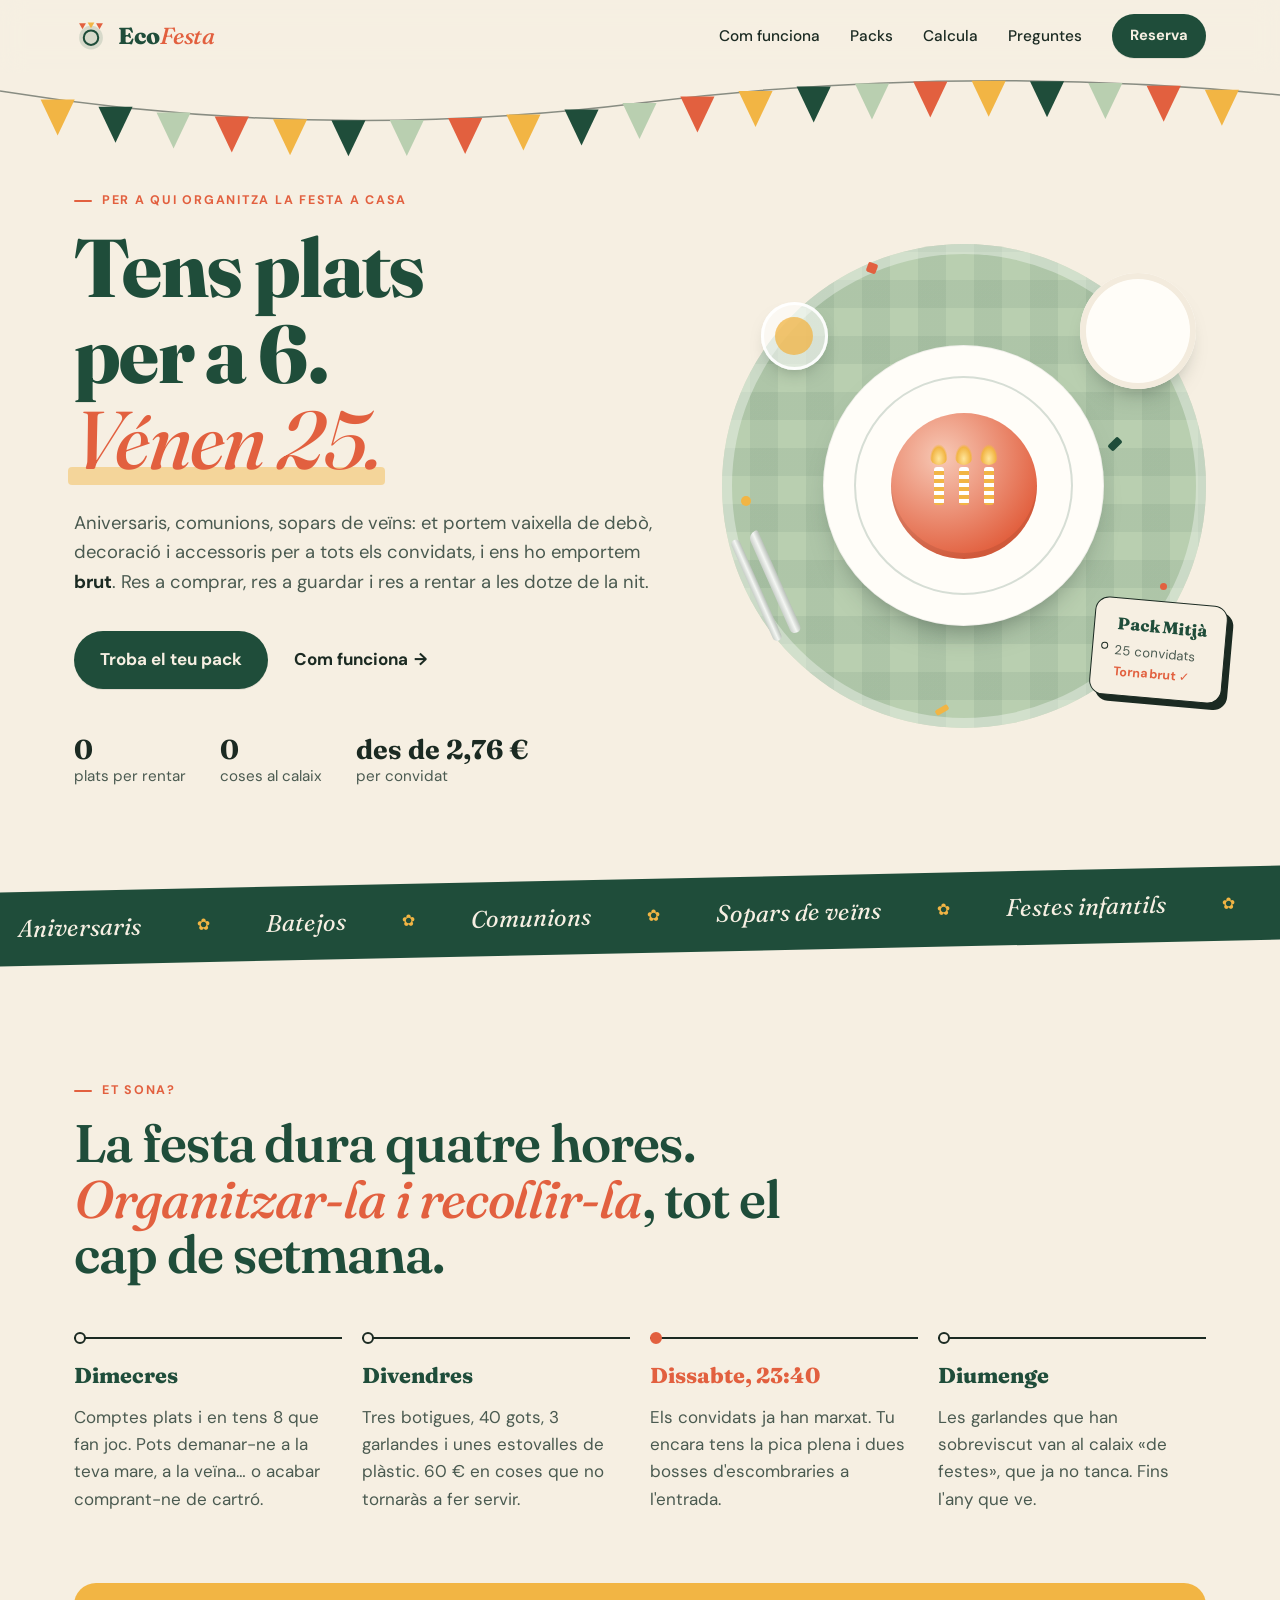
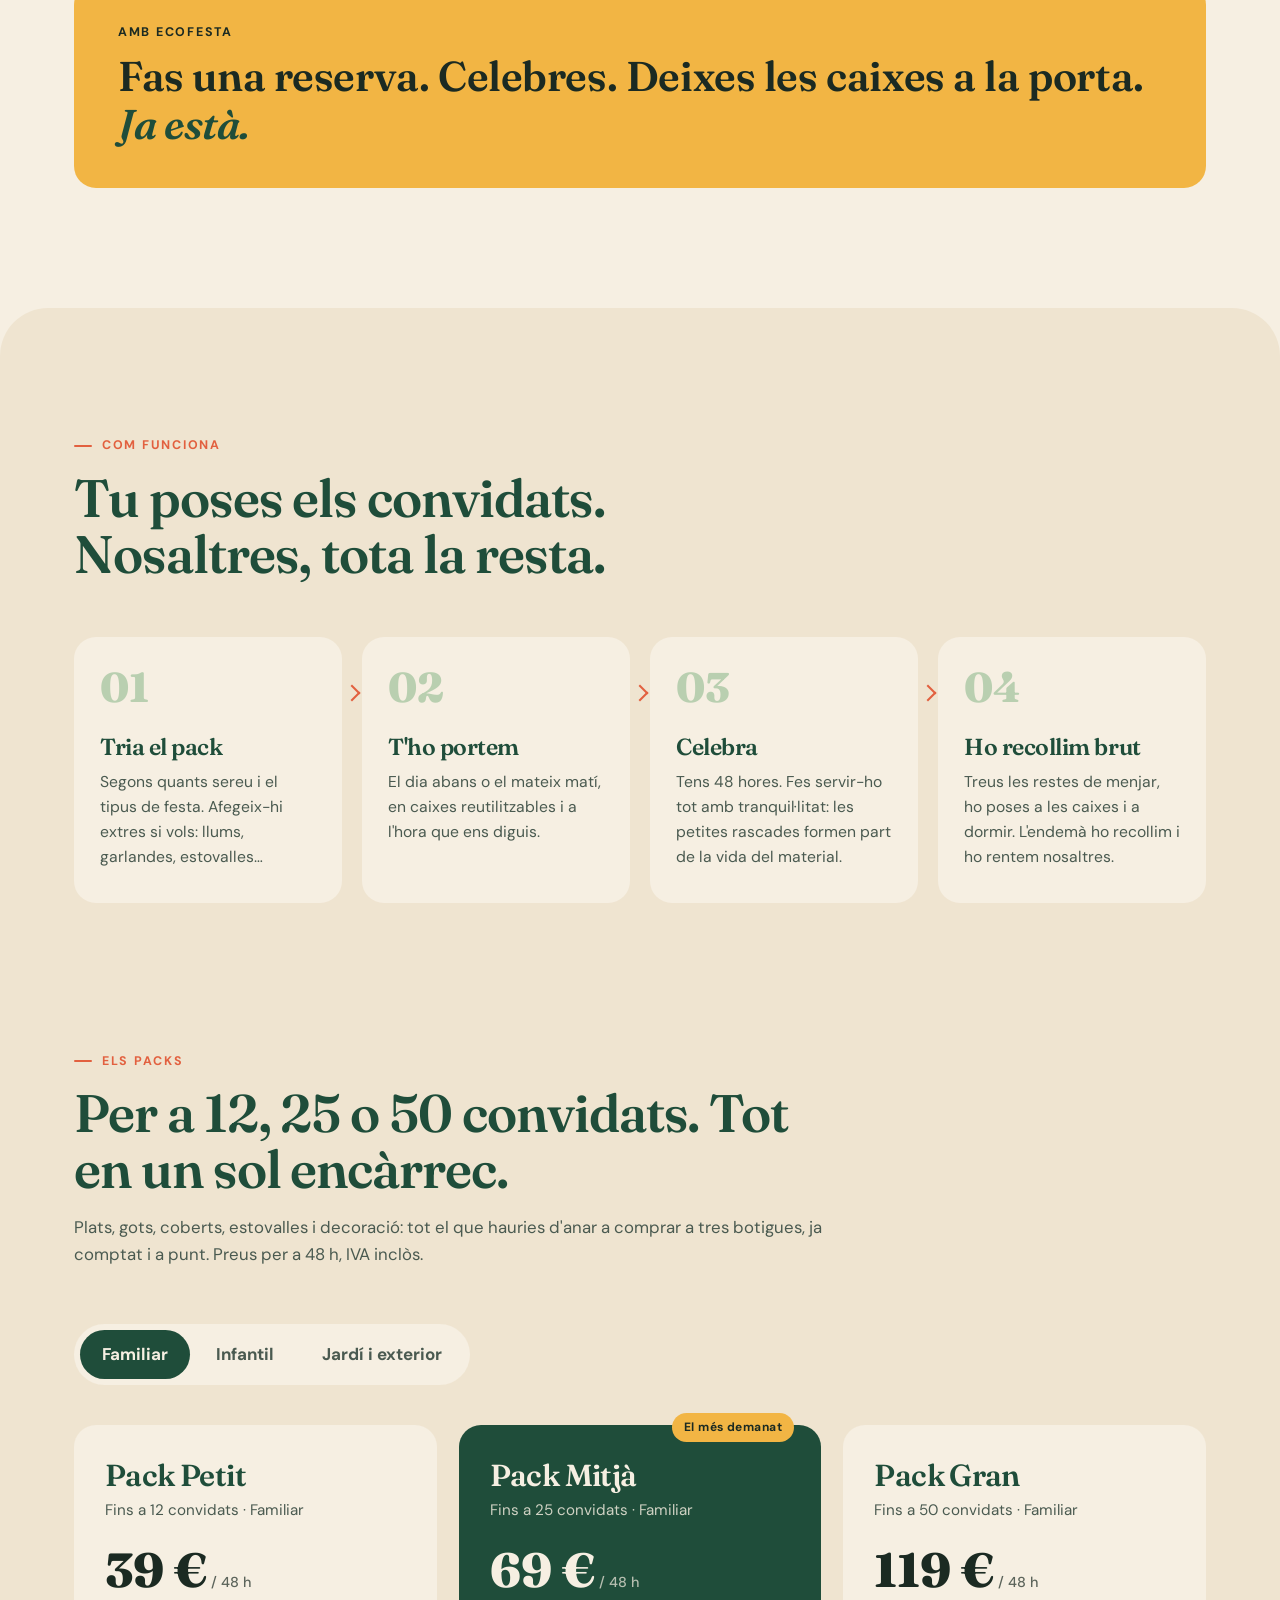
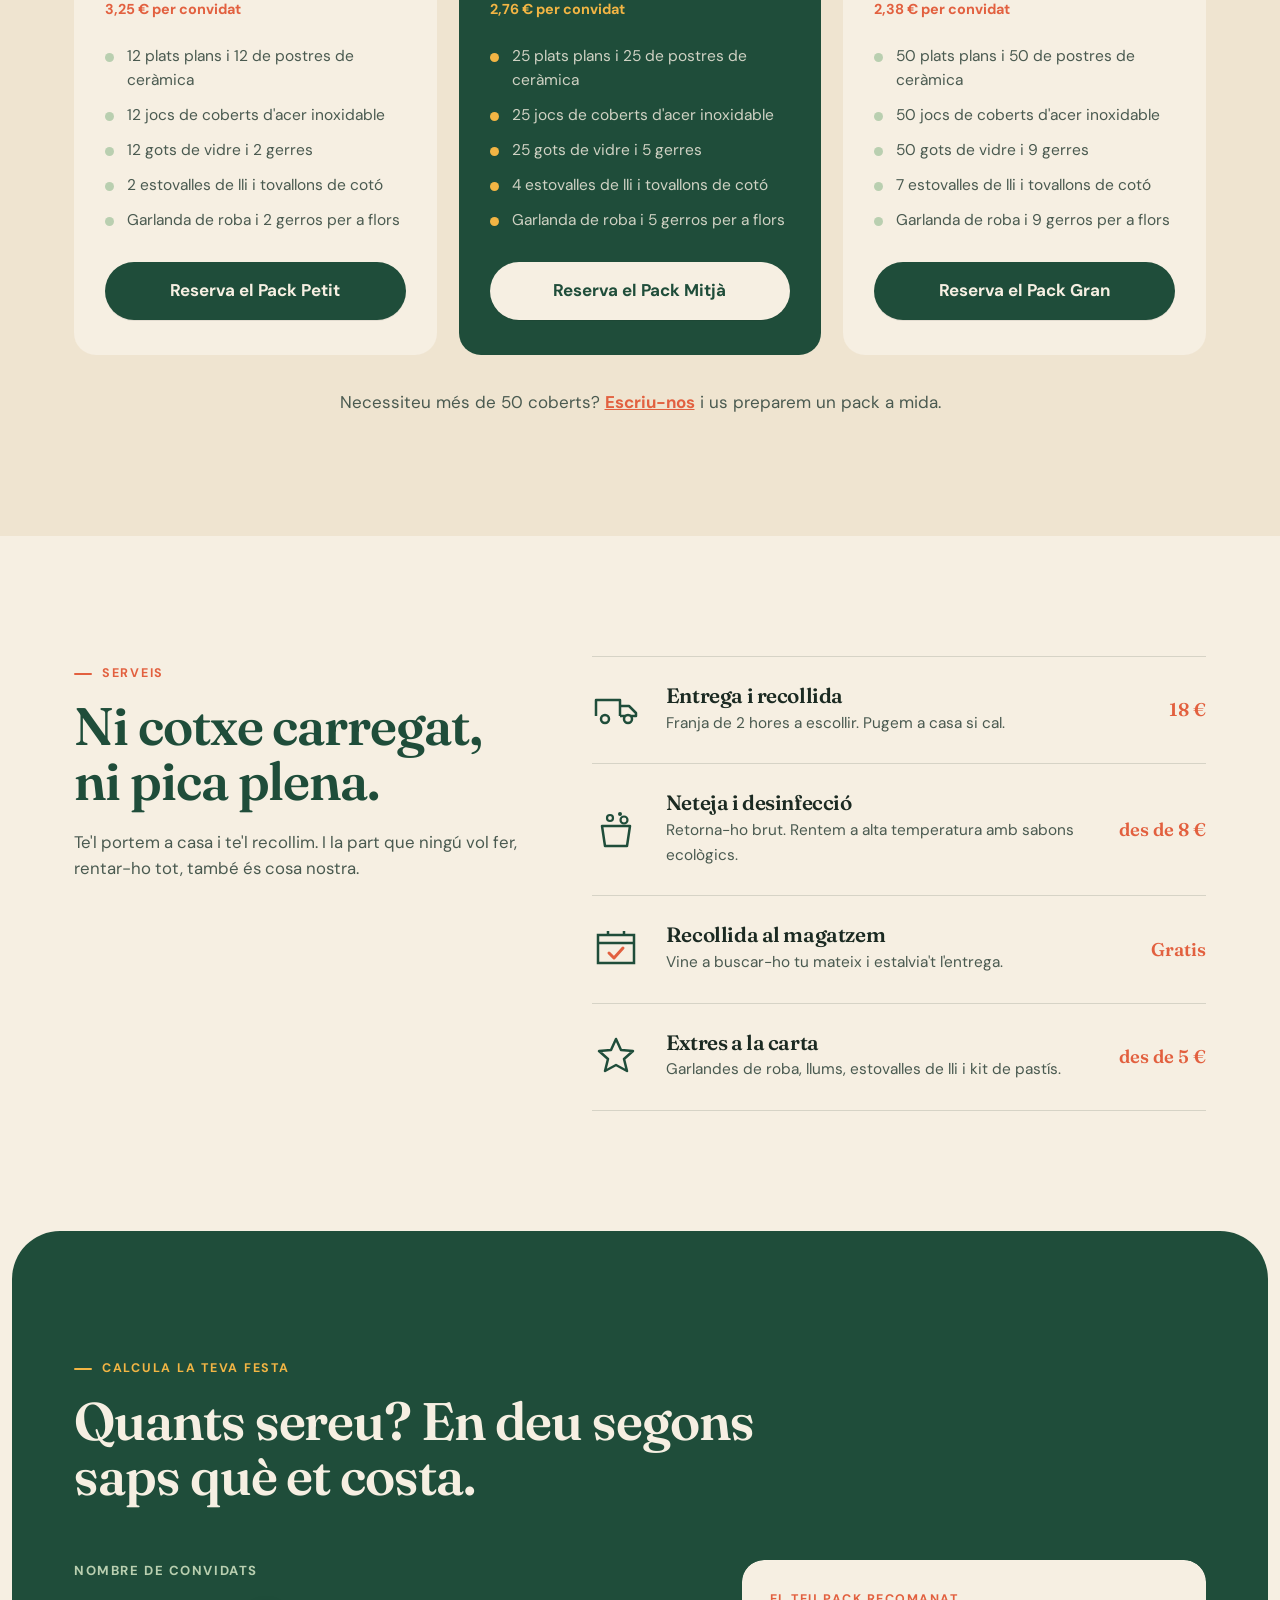
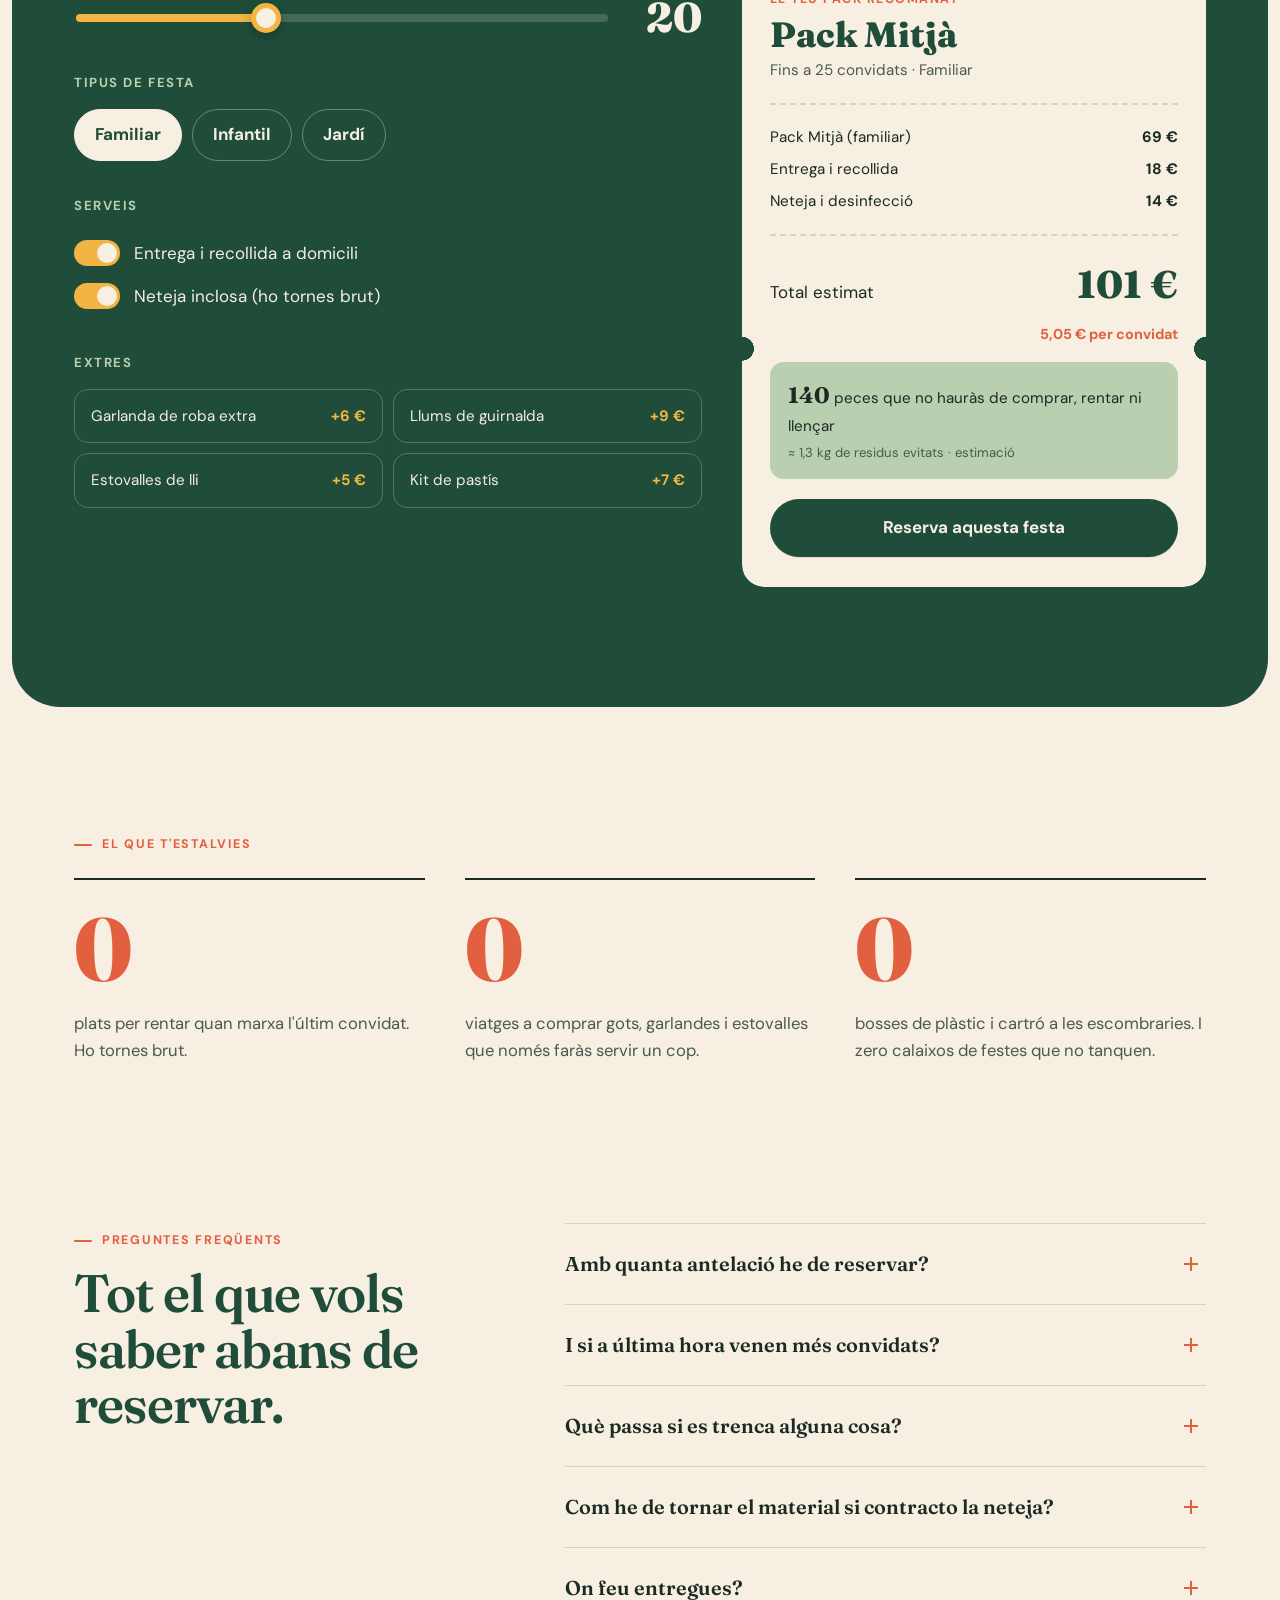
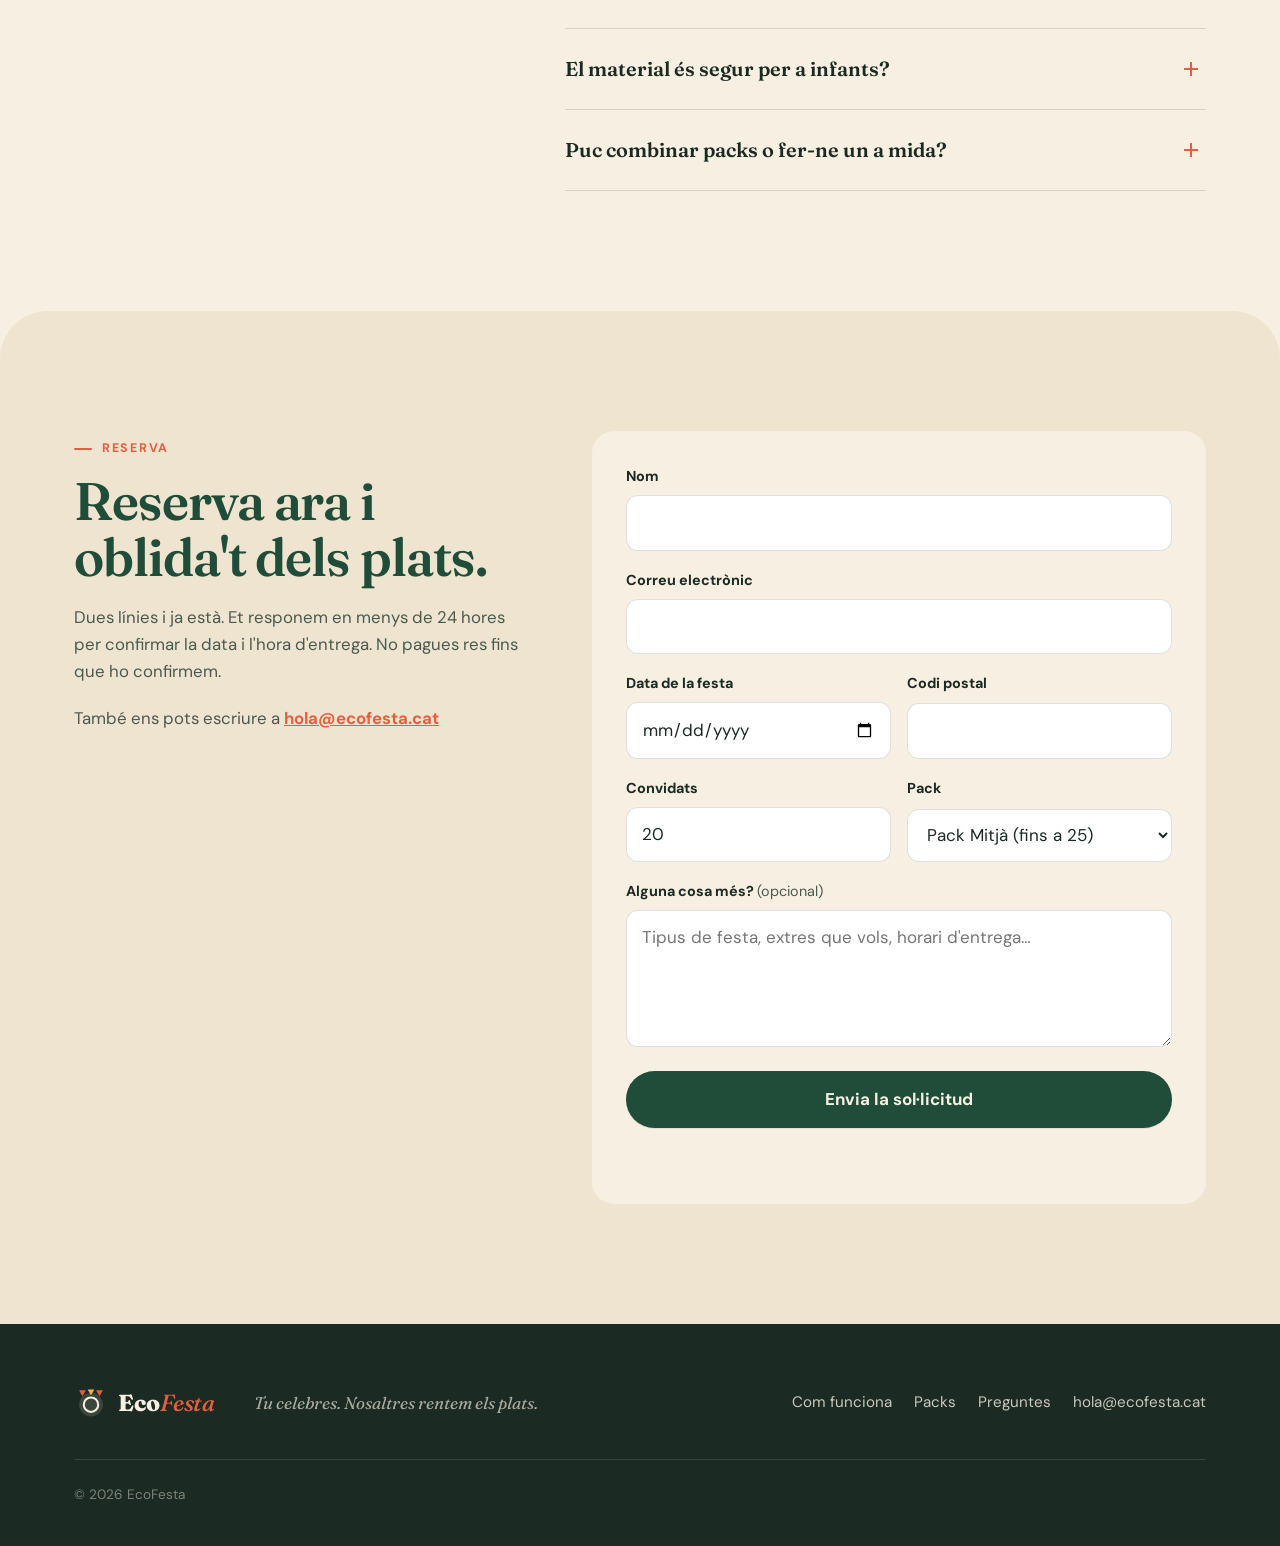
==== commit e58b0861: "EcoFesta: reorienta el missatge al públic real i al seu punt de dolor Copy centrat en famílies que o" ====
--- a/ecofesta/index.html
+++ b/ecofesta/index.html
@@ -3,10 +3,10 @@
 <head>
 <meta charset="UTF-8">
 <meta name="viewport" content="width=device-width, initial-scale=1.0">
-<title>EcoFesta · Lloguer de material reutilitzable per a festes</title>
-<meta name="description" content="EcoFesta lloga packs de vaixella, decoració i accessoris reutilitzables per a festes i petites celebracions. Entrega, recollida i neteja incloses perquè tu només hagis de celebrar.">
+<title>EcoFesta · Festes a casa sense plats per rentar</title>
+<meta name="description" content="Organitzes l'aniversari, la comunió o el sopar de veïns? EcoFesta et porta vaixella, decoració i accessoris per a tots els convidats i s'ho emporta brut. Res a comprar, res a guardar, res a rentar.">
 <meta name="theme-color" content="#1F4D3A">
-<meta property="og:title" content="EcoFesta · Celebra-ho tot, no llencis res">
+<meta property="og:title" content="EcoFesta · Tens plats per a 6. Vénen 25.">
 <meta property="og:description" content="Packs de vaixella, decoració i accessoris reutilitzables per a festes. T'ho portem, ho celebres i ho recollim brut.">
 <meta property="og:type" content="website">
 <link rel="icon" href="assets/favicon.svg" type="image/svg+xml">
@@ -68,17 +68,17 @@
 
   <div class="wrap hero__grid">
     <div class="hero__copy">
-      <p class="eyebrow">Lloguer de material per a festes</p>
-      <h1>Celebra-ho tot.<br><span class="hl">No llencis</span> res.</h1>
-      <p class="lead">Vaixella de debò, decoració bonica i tots els accessoris per a la teva festa, en un sol pack. Te'l portem a casa, el fas servir i te'l recollim <strong>brut</strong>: la neteja és cosa nostra.</p>
+      <p class="eyebrow">Per a qui organitza la festa a casa</p>
+      <h1>Tens plats per&nbsp;a&nbsp;6.<br><span class="hl">Vénen 25.</span></h1>
+      <p class="lead">Aniversaris, comunions, sopars de veïns: et portem vaixella de debò, decoració i accessoris per a tots els convidats, i ens ho emportem <strong>brut</strong>. Res a comprar, res a guardar i res a rentar a les dotze de la nit.</p>
       <div class="hero__ctas">
         <a href="#calculadora" class="btn">Troba el teu pack</a>
         <a href="#com-funciona" class="link-arrow">Com funciona <span aria-hidden="true">→</span></a>
       </div>
       <ul class="hero__facts">
-        <li><strong>0</strong> plats de plàstic</li>
-        <li><strong>4–50</strong> convidats</li>
-        <li><strong>48 h</strong> de lloguer</li>
+        <li><strong>0</strong> plats per rentar</li>
+        <li><strong>0</strong> coses al calaix</li>
+        <li><strong>des de 2,76 €</strong> per convidat</li>
       </ul>
     </div>
 
@@ -112,13 +112,36 @@
   </div>
 </div>
 
-<!-- ============ PROBLEMA / IDEA ============ -->
-<section class="section idea">
-  <div class="wrap idea__grid">
-    <h2 class="reveal">Una festa de quatre hores no hauria de deixar <em>una bossa d'escombraries</em> de records.</h2>
-    <div class="idea__text reveal">
-      <p>Plats de cartró, gots de plàstic, garlandes que es trenquen en despenjar-les… Comprar material per fer-lo servir una sola vegada és car, ocupa lloc i acaba al contenidor.</p>
-      <p>A EcoFesta pensem com una biblioteca: el material és de tots i passa de festa en festa. Tu només reserves, celebres i ens ho tornes.</p>
+<!-- ============ PUNT DE DOLOR ============ -->
+<section class="section pain">
+  <div class="wrap">
+    <header class="section__head reveal">
+      <p class="eyebrow">Et sona?</p>
+      <h2>La festa dura quatre hores. <em>Organitzar-la i recollir-la</em>, tot el cap de setmana.</h2>
+    </header>
+
+    <ul class="pain__list">
+      <li class="pain__item reveal">
+        <span class="pain__time">Dimecres</span>
+        <p>Comptes plats i en tens 8 que fan joc. Pots demanar-ne a la teva mare, a la veïna… o acabar comprant-ne de cartró.</p>
+      </li>
+      <li class="pain__item reveal">
+        <span class="pain__time">Divendres</span>
+        <p>Tres botigues, 40 gots, 3 garlandes i unes estovalles de plàstic. 60 € en coses que no tornaràs a fer servir.</p>
+      </li>
+      <li class="pain__item reveal">
+        <span class="pain__time">Dissabte, 23:40</span>
+        <p>Els convidats ja han marxat. Tu encara tens la pica plena i dues bosses d'escombraries a l'entrada.</p>
+      </li>
+      <li class="pain__item reveal">
+        <span class="pain__time">Diumenge</span>
+        <p>Les garlandes que han sobreviscut van al calaix «de festes», que ja no tanca. Fins l'any que ve.</p>
+      </li>
+    </ul>
+
+    <div class="pain__answer reveal">
+      <p class="pain__kicker">Amb EcoFesta</p>
+      <p class="pain__big">Fas una reserva. Celebres. Deixes les caixes a la porta. <span>Ja està.</span></p>
     </div>
   </div>
 </section>
@@ -128,7 +151,7 @@
   <div class="wrap">
     <header class="section__head reveal">
       <p class="eyebrow">Com funciona</p>
-      <h2>Quatre passos i cap pila de plats per rentar.</h2>
+      <h2>Tu poses els convidats. Nosaltres, tota la resta.</h2>
     </header>
 
     <ol class="steps__list">
@@ -150,7 +173,7 @@
       <li class="step reveal">
         <span class="step__n">04</span>
         <h3>Ho recollim brut</h3>
-        <p>Només cal treure les restes de menjar i tornar-ho a les caixes. Nosaltres ho rentem i ho desinfectem.</p>
+        <p>Treus les restes de menjar, ho poses a les caixes i a dormir. L'endemà ho recollim i ho rentem nosaltres.</p>
       </li>
     </ol>
   </div>
@@ -161,8 +184,8 @@
   <div class="wrap">
     <header class="section__head reveal">
       <p class="eyebrow">Els packs</p>
-      <h2>Un pack per a cada mida de festa.</h2>
-      <p class="section__sub">Tria el tipus de celebració i mira què inclou cada pack. Preus per a 48 h de lloguer, IVA inclòs.</p>
+      <h2>Per a 12, 25 o 50 convidats. Tot en un sol encàrrec.</h2>
+      <p class="section__sub">Plats, gots, coberts, estovalles i decoració: tot el que hauries d'anar a comprar a tres botigues, ja comptat i a punt. Preus per a 48 h, IVA inclòs.</p>
     </header>
 
     <div class="tabs reveal" role="tablist" aria-label="Tipus de festa">
@@ -184,8 +207,8 @@
   <div class="wrap services__grid">
     <div class="services__intro reveal">
       <p class="eyebrow">Serveis</p>
-      <h2>Tu celebres. La logística, per a nosaltres.</h2>
-      <p>Pots recollir el pack al nostre magatzem o que te'l portem. I si no vols rentar res, tampoc cal.</p>
+      <h2>Ni cotxe carregat, ni pica plena.</h2>
+      <p>Te'l portem a casa i te'l recollim. I la part que ningú vol fer, rentar-ho tot, també és cosa nostra.</p>
     </div>
     <ul class="services__list">
       <li class="service reveal">
@@ -229,7 +252,7 @@
   <div class="wrap">
     <header class="section__head reveal">
       <p class="eyebrow">Calcula la teva festa</p>
-      <h2>Quants sereu? Et diem quin pack et va bé.</h2>
+      <h2>Quants sereu? En deu segons saps què et costa.</h2>
     </header>
 
     <div class="calc__grid">
@@ -274,8 +297,9 @@
           <span>Total estimat</span>
           <strong id="tTotal">0 €</strong>
         </div>
+        <p class="ticket__per" id="tPer"></p>
         <div class="ticket__impact">
-          <p><strong id="tPieces">0</strong> peces d'un sol ús que no acabaran a les escombraries</p>
+          <p><strong id="tPieces">0</strong> peces que no hauràs de comprar, rentar ni llençar</p>
           <p class="ticket__small">≈ <span id="tKg">0</span> kg de residus evitats · estimació</p>
         </div>
         <button class="btn btn--full" id="toBooking" type="button">Reserva aquesta festa</button>
@@ -284,22 +308,22 @@
   </div>
 </section>
 
-<!-- ============ IMPACTE ============ -->
+<!-- ============ RESULTAT ============ -->
 <section class="section impact">
   <div class="wrap">
-    <p class="eyebrow reveal">Per què reutilitzar</p>
+    <p class="eyebrow reveal">El que t'estalvies</p>
     <div class="impact__grid">
       <div class="impact__item reveal">
-        <span class="impact__big">1</span>
-        <p>Un plat de ceràmica es pot fer servir centenars de vegades. Un de cartró, una.</p>
+        <span class="impact__big">0</span>
+        <p>plats per rentar quan marxa l'últim convidat. Ho tornes brut.</p>
       </div>
       <div class="impact__item reveal">
-        <span class="impact__big">7</span>
-        <p>peces d'un sol ús de mitjana per convidat en una festa: plats, got, coberts i tovalló.</p>
+        <span class="impact__big">0</span>
+        <p>viatges a comprar gots, garlandes i estovalles que només faràs servir un cop.</p>
       </div>
       <div class="impact__item reveal">
-        <span class="impact__big">0 m²</span>
-        <p>d'armari ocupat amb material que només treus un cop l'any.</p>
+        <span class="impact__big">0</span>
+        <p>bosses de plàstic i cartró a les escombraries. I zero calaixos de festes que no tanquen.</p>
       </div>
     </div>
   </div>
@@ -319,6 +343,10 @@
         <p>Recomanem fer-ho com a mínim una setmana abans, sobretot en caps de setmana de primavera i estiu. Si és més urgent, escriu-nos i mirarem si tenim disponibilitat.</p>
       </details>
       <details class="reveal">
+        <summary>I si a última hora venen més convidats?</summary>
+        <p>Passa sempre. Avisa'ns fins a 72 hores abans i ampliem el pack. I cada pack porta uns quants coberts de més, per si de cas.</p>
+      </details>
+      <details class="reveal">
         <summary>Què passa si es trenca alguna cosa?</summary>
         <p>Comptem que es pot trencar algun plat o got: per a cada pack hi ha un marge de dues peces sense cost. A partir d'aquí, només es cobra el preu de reposició de la peça.</p>
       </details>
@@ -347,8 +375,8 @@
   <div class="wrap booking__grid">
     <div class="booking__intro reveal">
       <p class="eyebrow">Reserva</p>
-      <h2>Demana la teva data.</h2>
-      <p>Omple el formulari i et respondrem en menys de 24 hores per confirmar la disponibilitat i la franja d'entrega. No pagues res fins que ho confirmem.</p>
+      <h2>Reserva ara i oblida't dels plats.</h2>
+      <p>Dues línies i ja està. Et responem en menys de 24 hores per confirmar la data i l'hora d'entrega. No pagues res fins que ho confirmem.</p>
       <p class="booking__mail">També ens pots escriure a <a href="mailto:hola@ecofesta.cat">hola@ecofesta.cat</a></p>
     </div>
 
@@ -407,7 +435,7 @@
       </svg>
       <span>Eco<em>Festa</em></span>
     </a>
-    <p class="footer__claim">Material de festa que passa de mà en mà.</p>
+    <p class="footer__claim">Tu celebres. Nosaltres rentem els plats.</p>
     <nav class="footer__links" aria-label="Peu de pàgina">
       <a href="#com-funciona">Com funciona</a>
       <a href="#packs">Packs</a>
--- a/ecofesta/styles.css
+++ b/ecofesta/styles.css
@@ -161,13 +161,9 @@
 /* ---------- Seccions ---------- */
 .section { padding: 120px 0; }
 .section__head { max-width: 760px; margin-bottom: 56px; }
-.section__head h2, .idea h2, .services__intro h2, .booking__intro h2 { font-size: clamp(2rem, 4.2vw, 3.3rem); color: var(--green); }
+.section__head h2, .services__intro h2, .booking__intro h2 { font-size: clamp(2rem, 4.2vw, 3.3rem); color: var(--green); }
 .section__sub { color: var(--ink-soft); margin-top: 18px; font-size: 1.05rem; }
 
-/* Idea */
-.idea__grid { display: grid; grid-template-columns: 1.2fr 1fr; gap: 64px; align-items: end; }
-.idea h2 em { font-style: italic; font-weight: 500; color: var(--coral); }
-.idea__text { display: grid; gap: 18px; color: var(--ink-soft); font-size: 1.08rem; }
 
 /* Passos */
 .steps { background: var(--paper-2); border-radius: 48px 48px 0 0; }
@@ -338,7 +334,7 @@
 
 /* ---------- Responsive ---------- */
 @media (max-width: 1000px) {
-  .hero__grid, .idea__grid, .services__grid, .calc__grid, .faq__grid, .booking__grid { grid-template-columns: 1fr; gap: 44px; }
+  .hero__grid, .services__grid, .calc__grid, .faq__grid, .booking__grid { grid-template-columns: 1fr; gap: 44px; }
   .hero__art { max-width: 460px; margin: 0 auto; width: 100%; }
   .steps__list { grid-template-columns: 1fr 1fr; }
   .step:nth-child(2)::after { display: none; }
@@ -386,3 +382,24 @@
   .reveal { opacity: 1; transform: none; }
   .hl::after { transform: scaleX(1); }
 }
+
+/* ---------- Punt de dolor ---------- */
+.pain h2 em { font-style: italic; font-weight: 500; color: var(--coral); }
+.pain__list { list-style: none; padding: 0; margin: 0; display: grid; grid-template-columns: repeat(4, 1fr); gap: 20px; position: relative; }
+.pain__item { border-top: 2px solid var(--ink); padding-top: 20px; position: relative; }
+.pain__item::before { content: ""; position: absolute; top: -7px; left: 0; width: 12px; height: 12px; border-radius: 50%; background: var(--paper); border: 2px solid var(--ink); }
+.pain__item:nth-child(3)::before { background: var(--coral); border-color: var(--coral); }
+.pain__time { display: block; font-family: var(--f-display); font-weight: 800; font-size: 1.35rem; color: var(--green); margin-bottom: 10px; }
+.pain__item:nth-child(3) .pain__time { color: var(--coral); }
+.pain__item p { color: var(--ink-soft); }
+.pain__answer { margin-top: 70px; background: var(--mustard); border-radius: var(--radius); padding: 40px 44px; transform: rotate(-.6deg); }
+.pain__kicker { font-size: .78rem; font-weight: 700; letter-spacing: .14em; text-transform: uppercase; margin-bottom: 10px; }
+.pain__big { font-family: var(--f-display); font-weight: 600; font-size: clamp(1.6rem, 3.4vw, 2.6rem); line-height: 1.15; color: var(--ink); letter-spacing: -.01em; }
+.pain__big span { font-style: italic; color: var(--green); }
+
+.pack__per { font-size: .9rem; font-weight: 700; color: var(--coral); }
+.pack--featured .pack__per { color: var(--mustard); }
+.ticket__per { margin: -10px 0 16px; text-align: right; font-size: .9rem; font-weight: 700; color: var(--coral); }
+
+@media (max-width: 1000px) { .pain__list { grid-template-columns: 1fr 1fr; gap: 36px 20px; } }
+@media (max-width: 760px) { .pain__list { grid-template-columns: 1fr; } .pain__answer { padding: 28px 24px; transform: none; } }
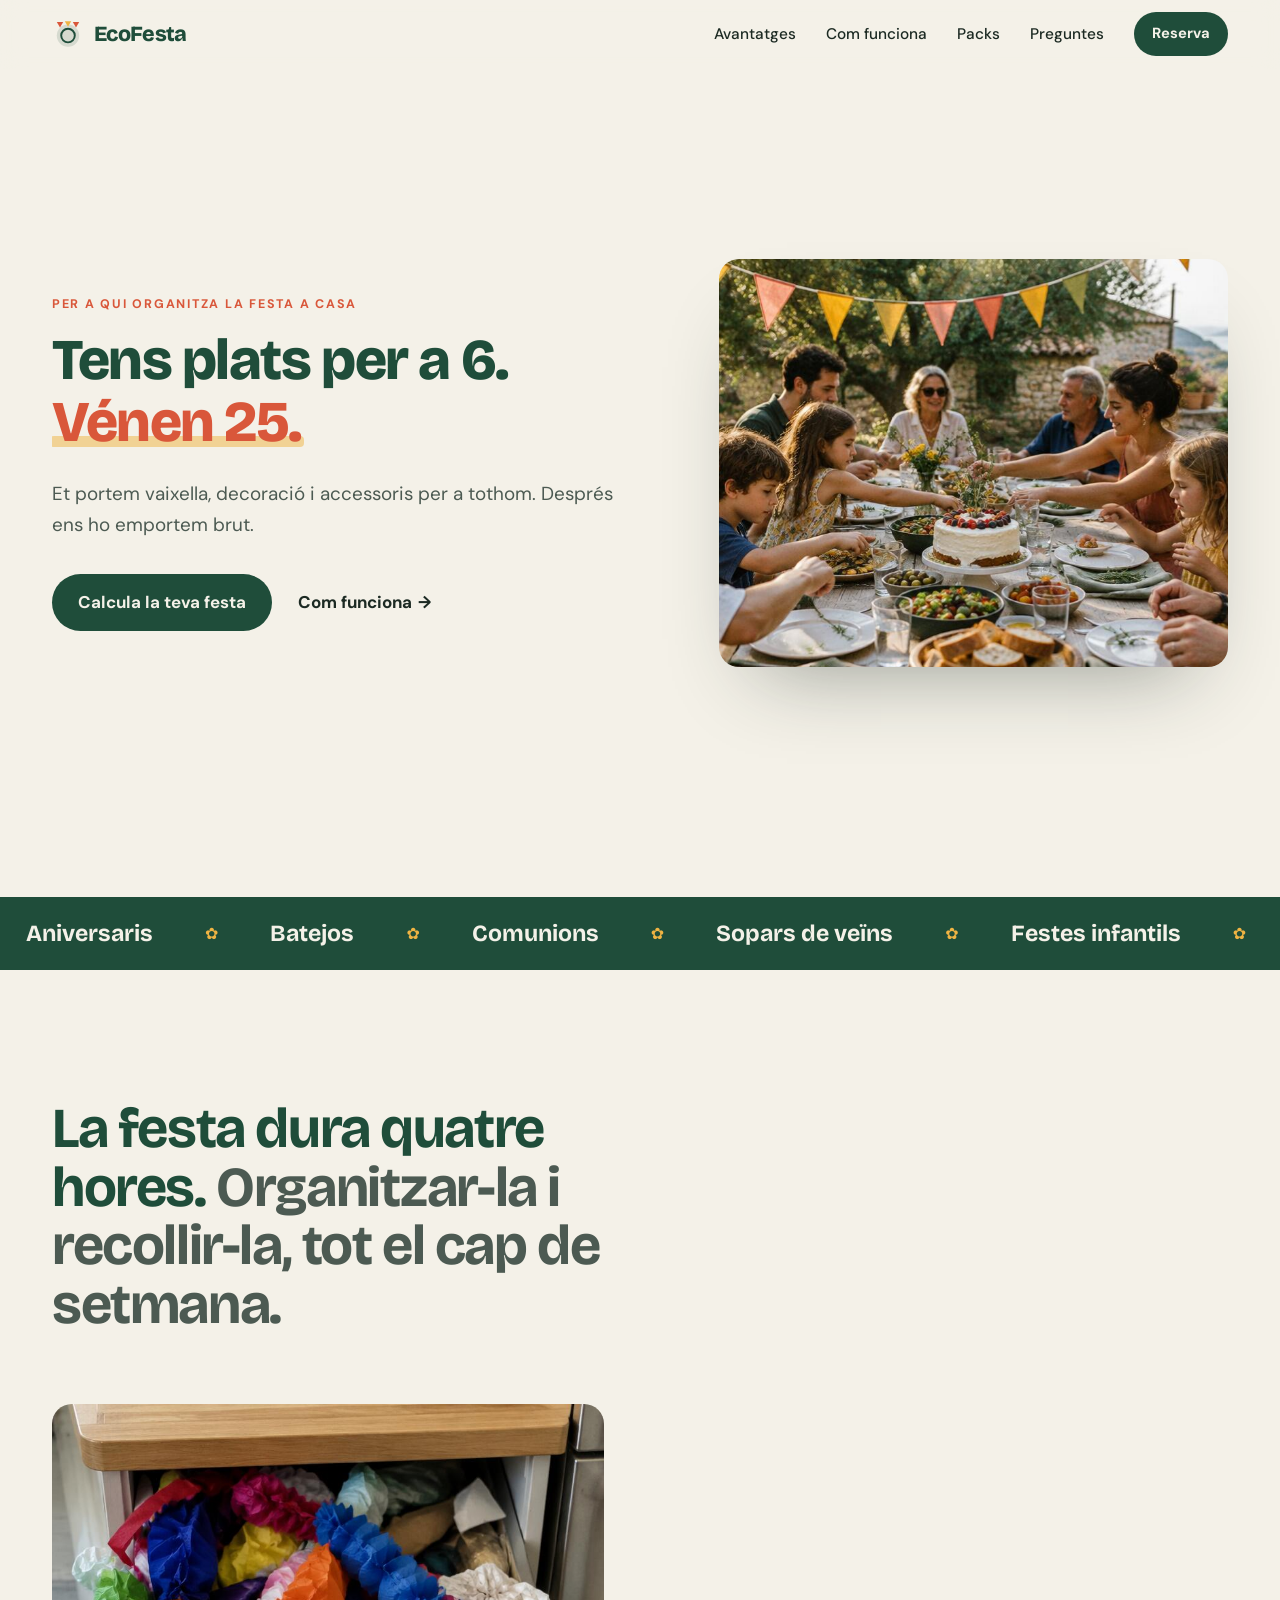
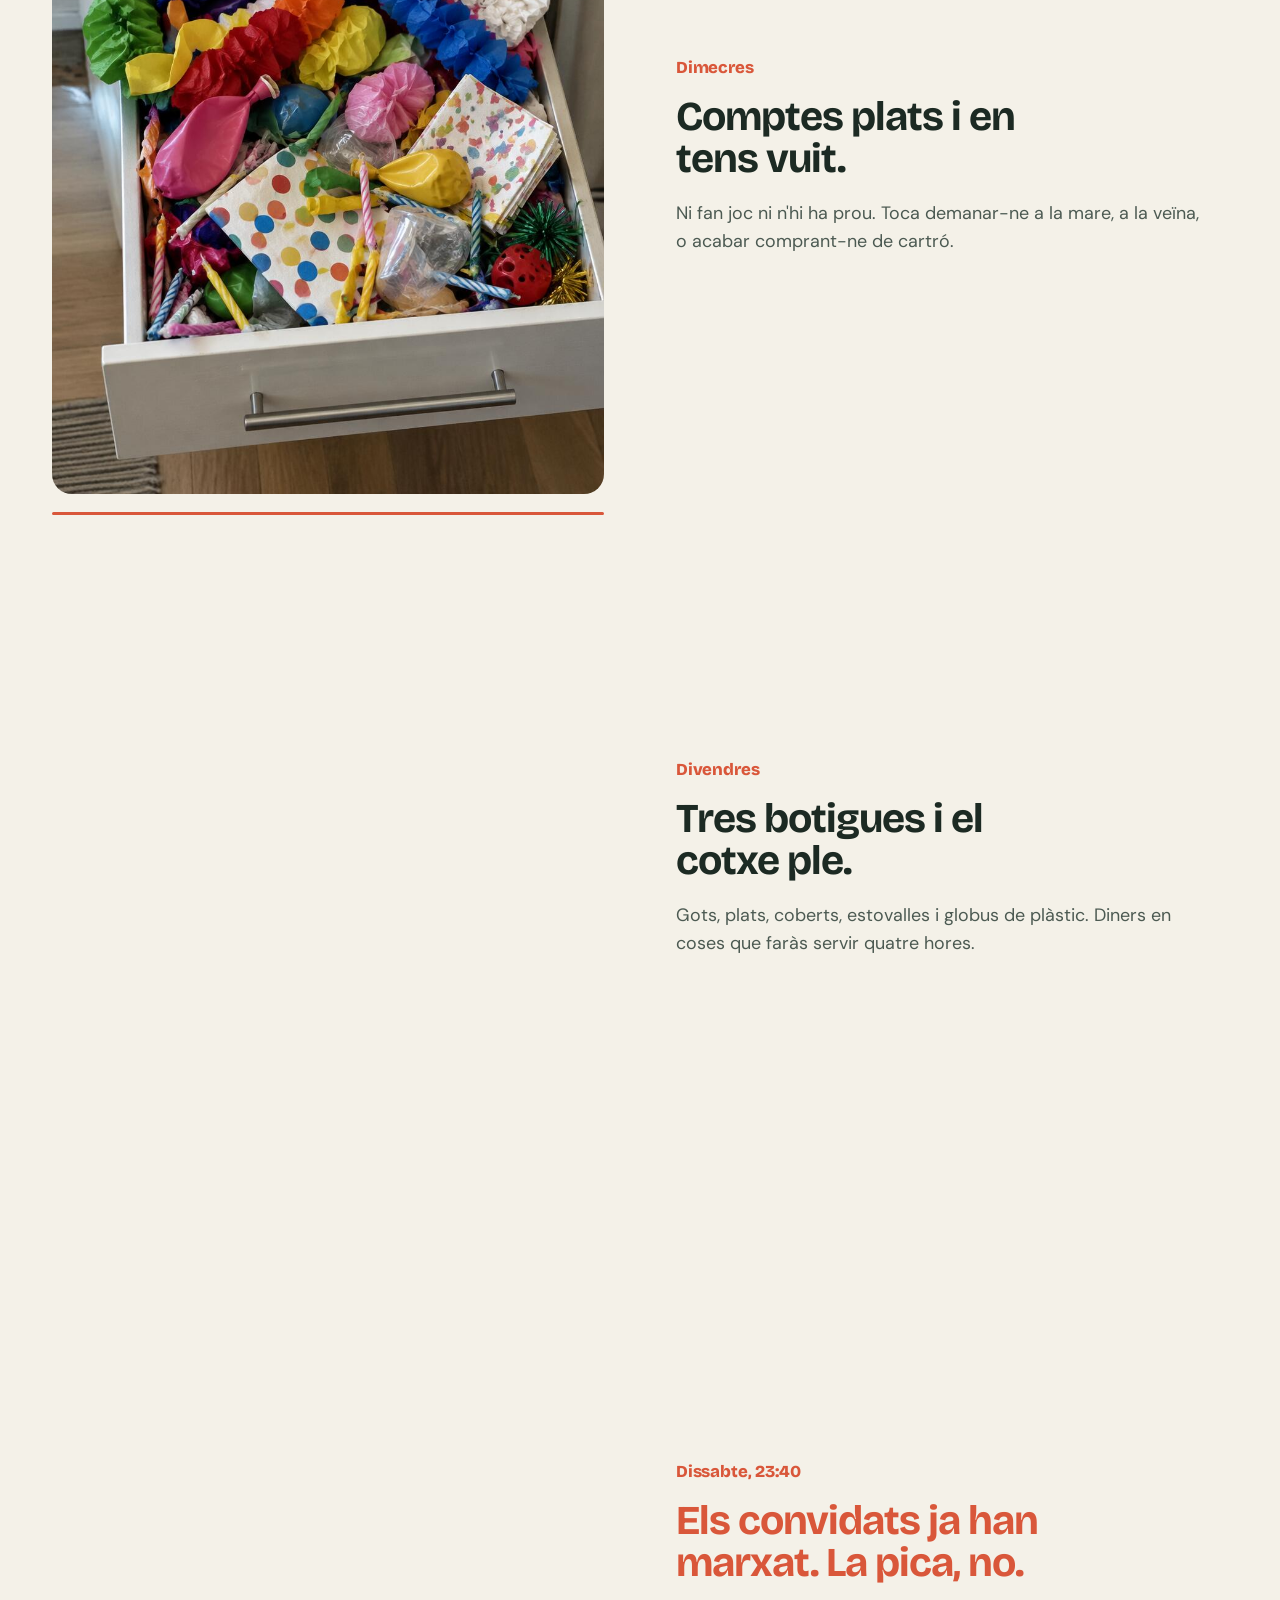
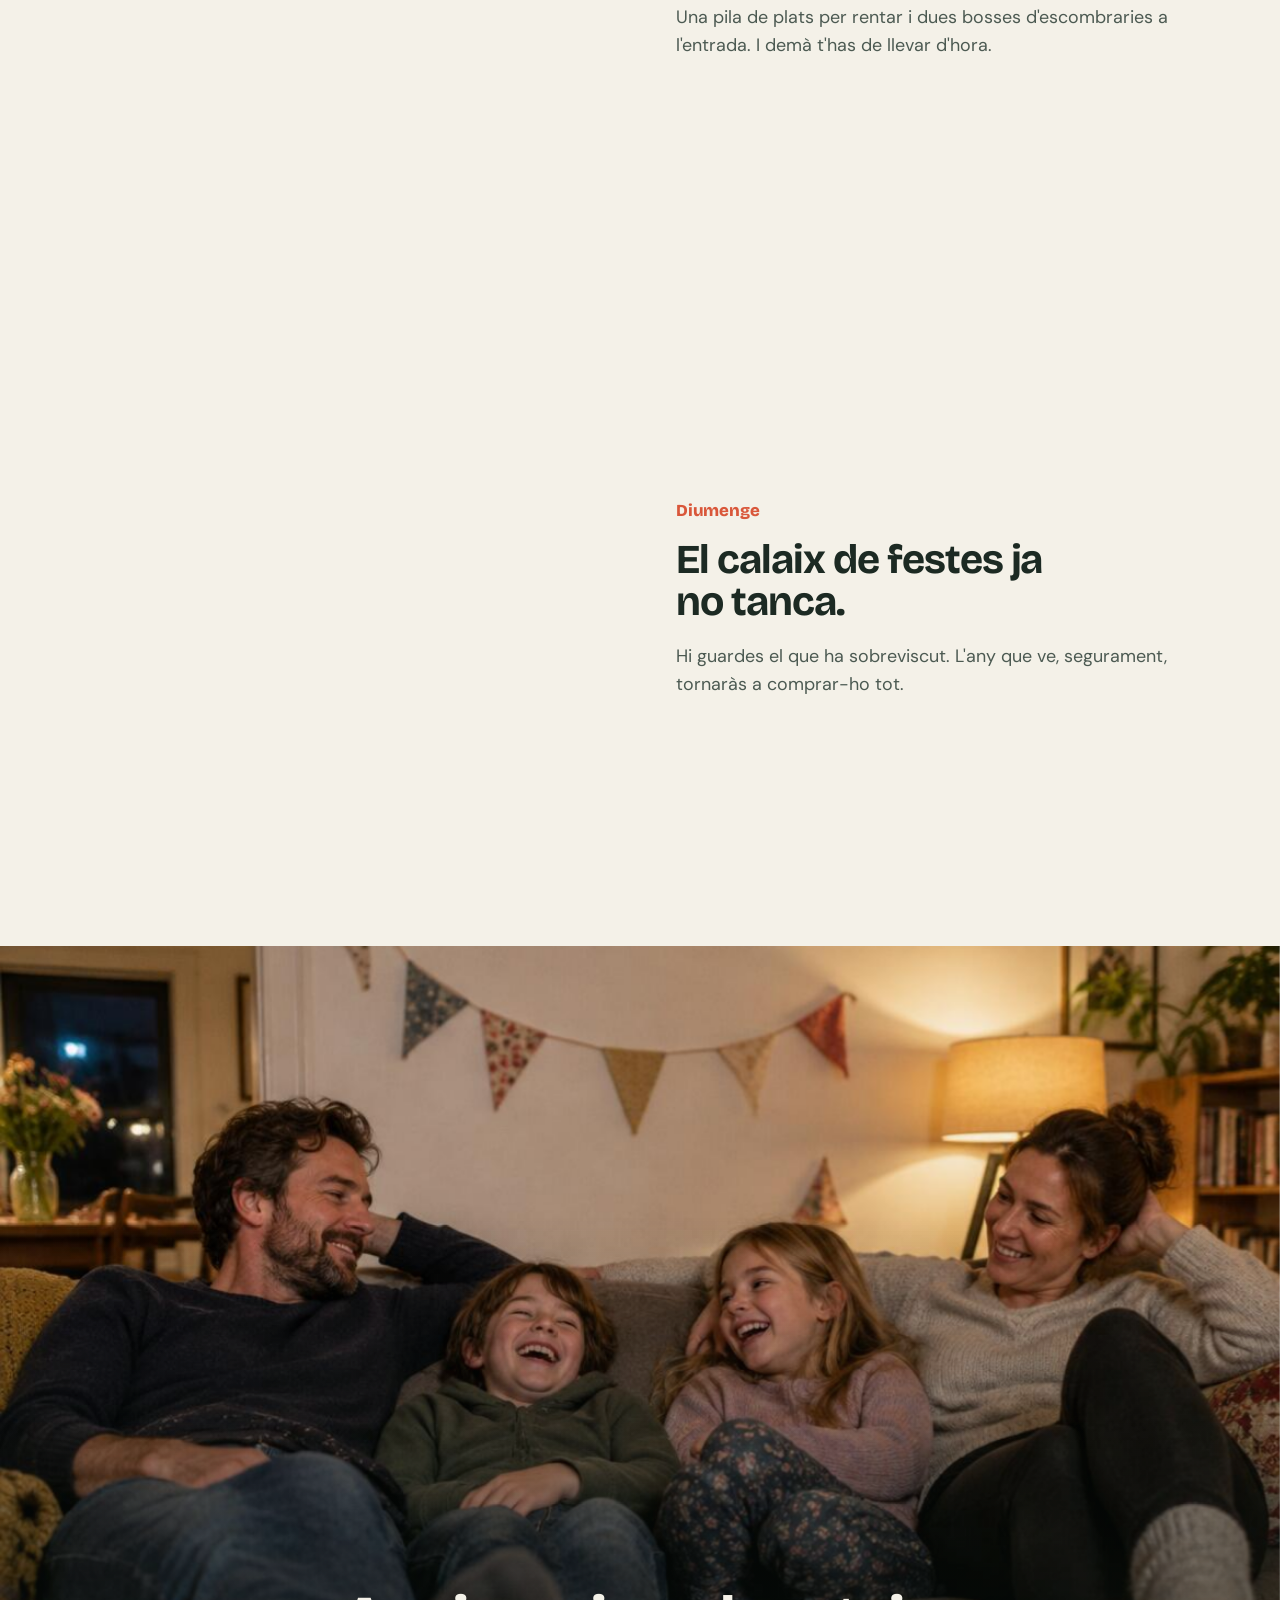
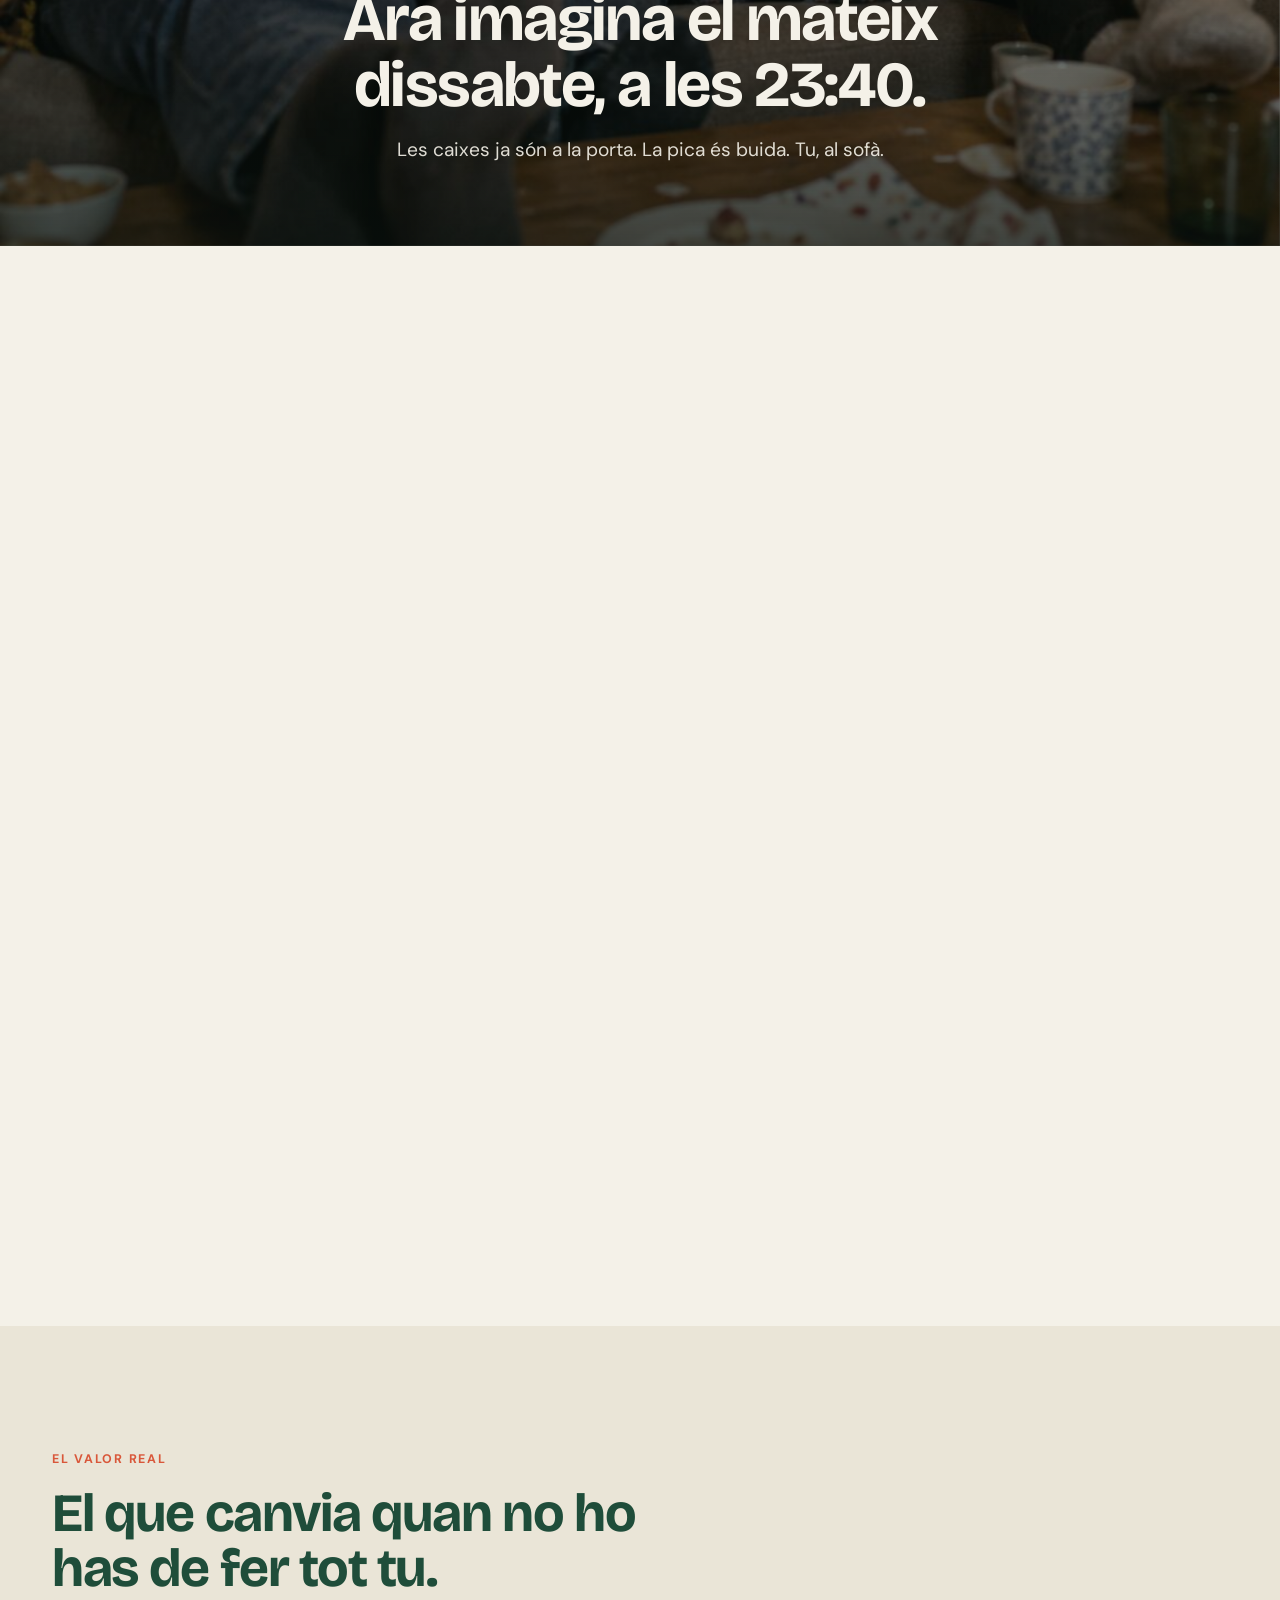
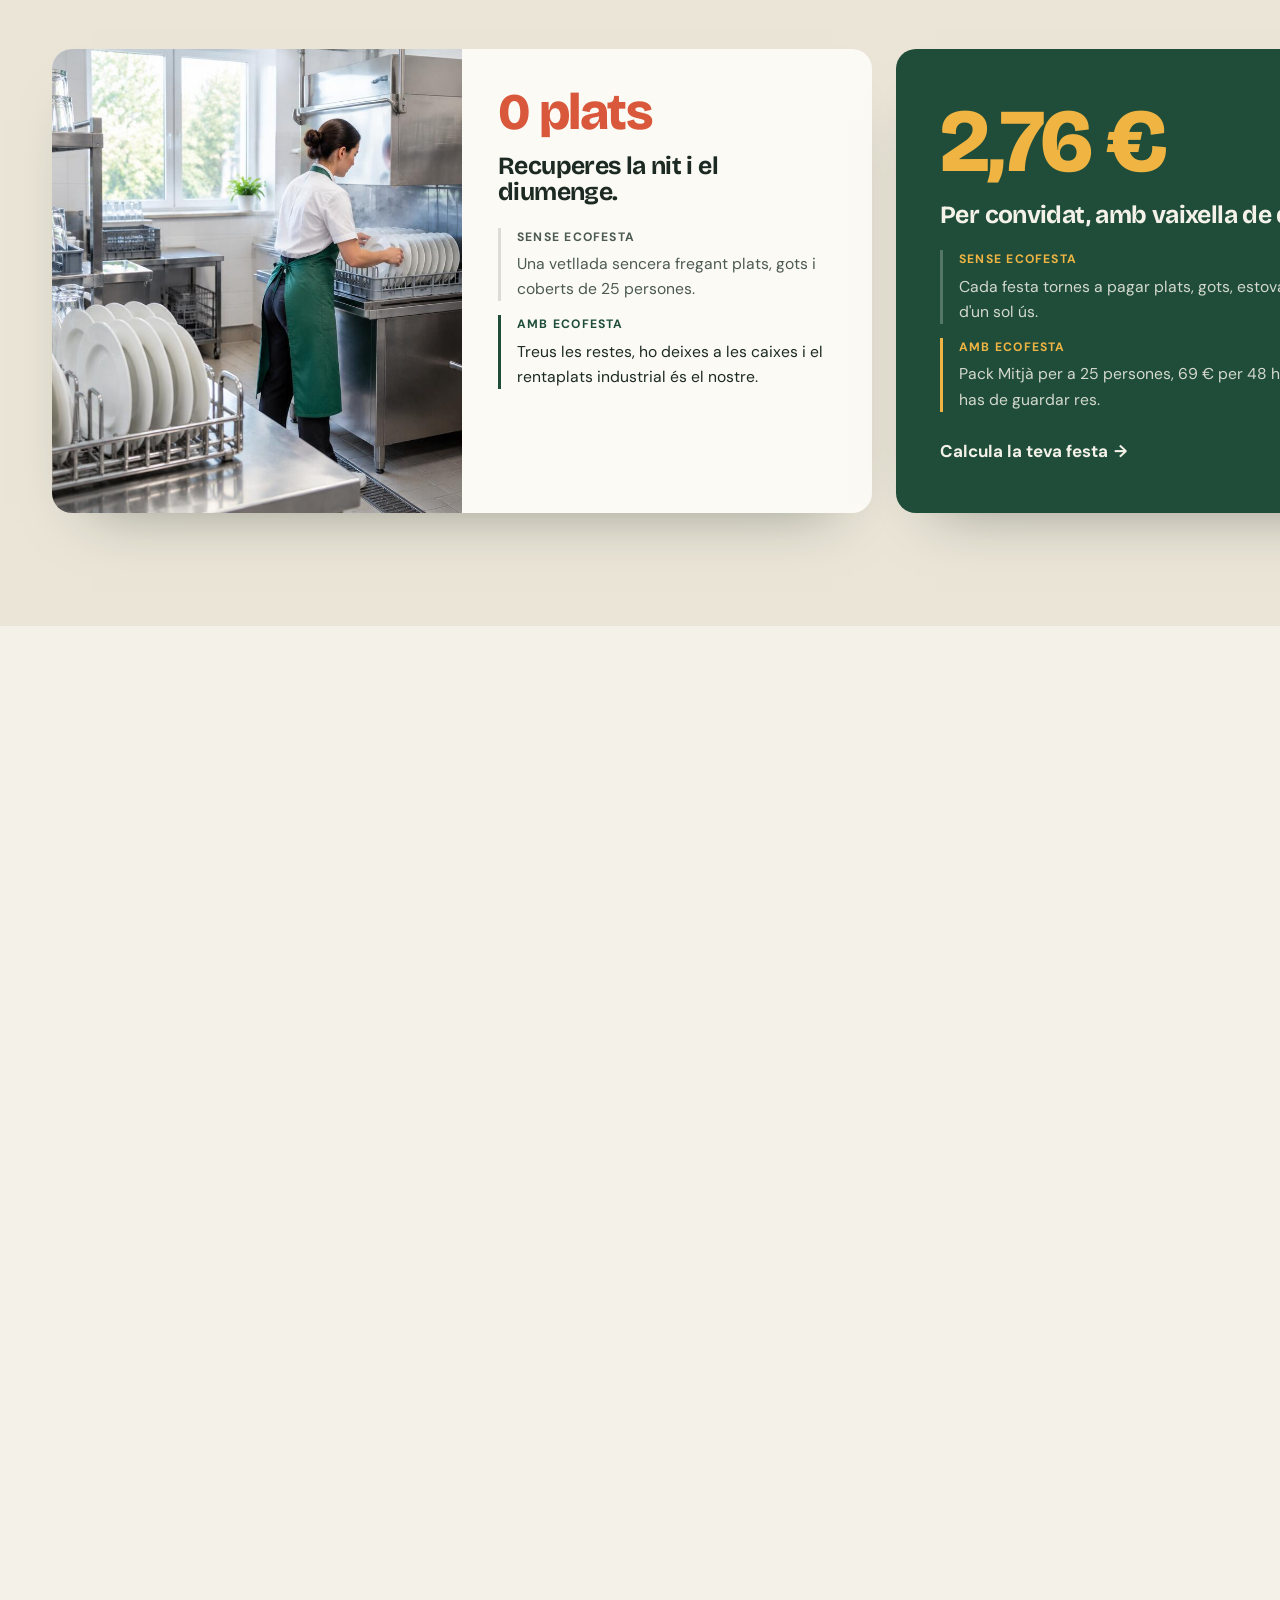
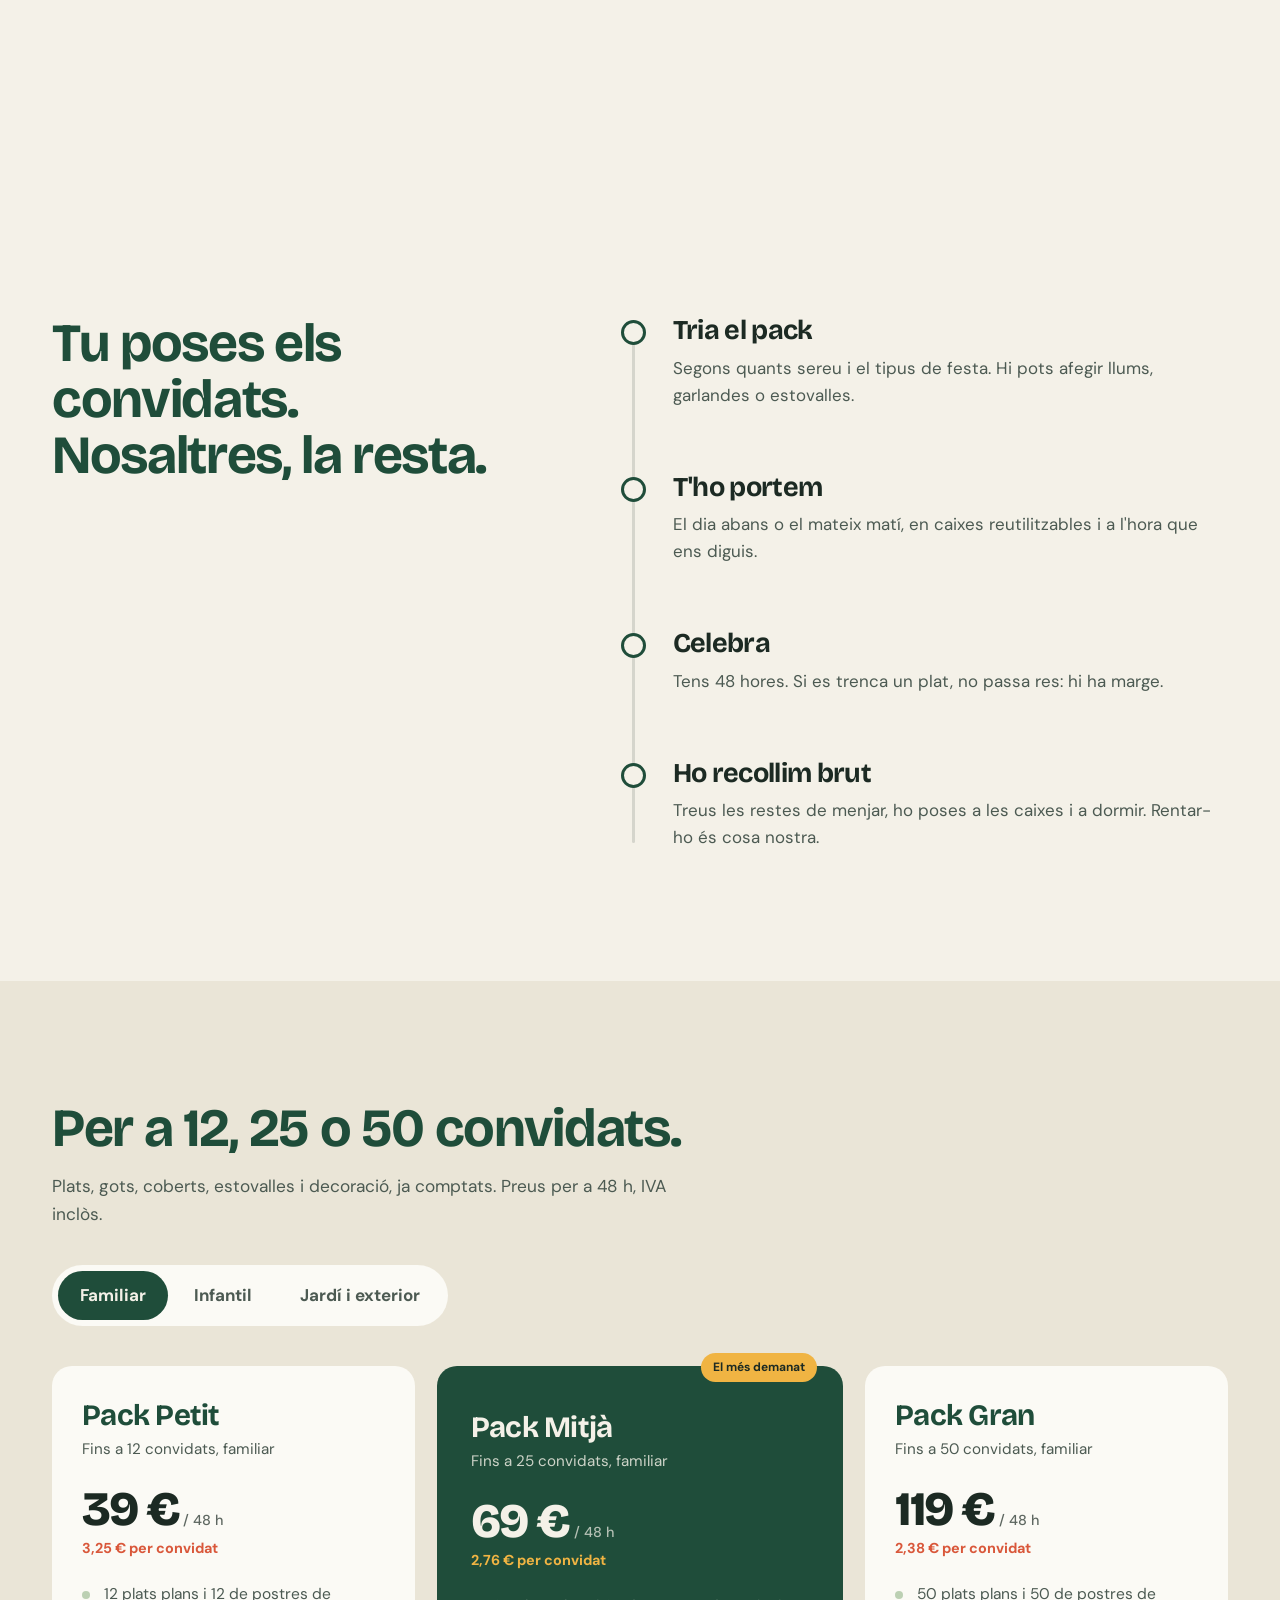
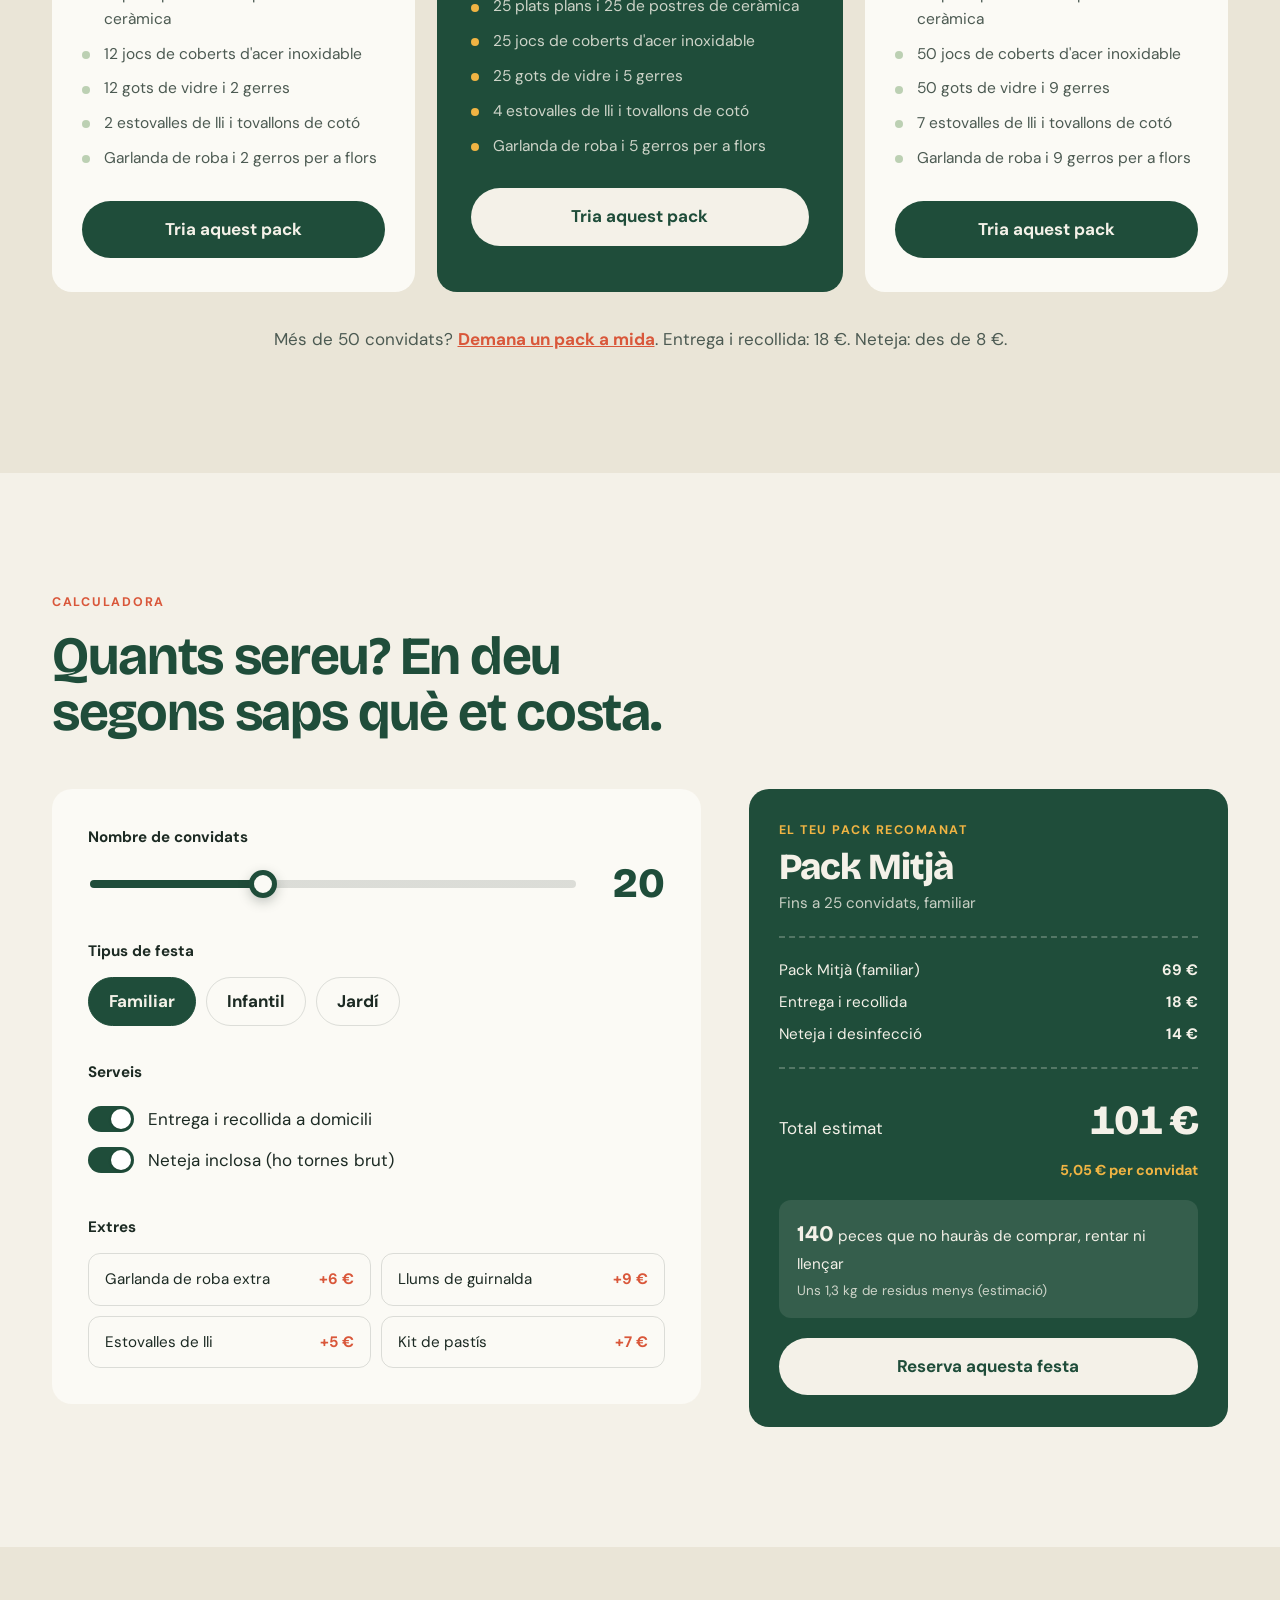
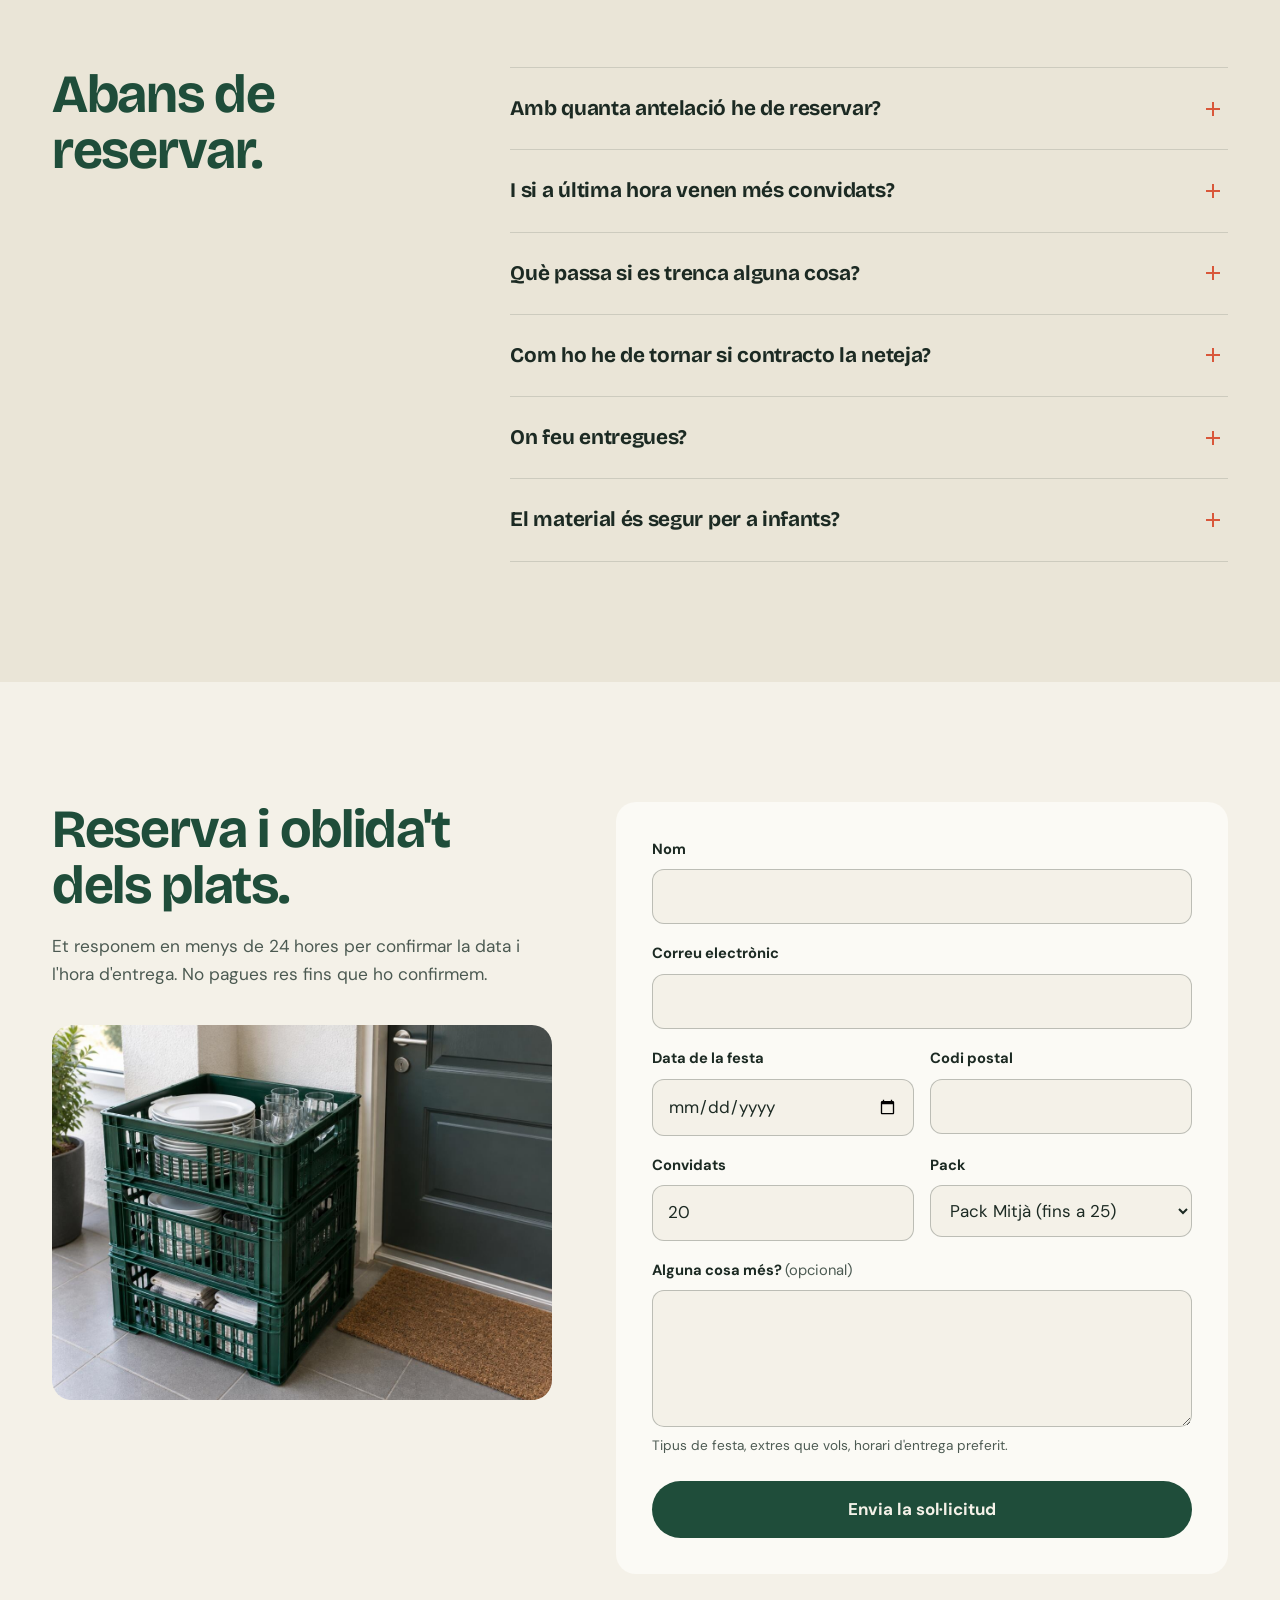
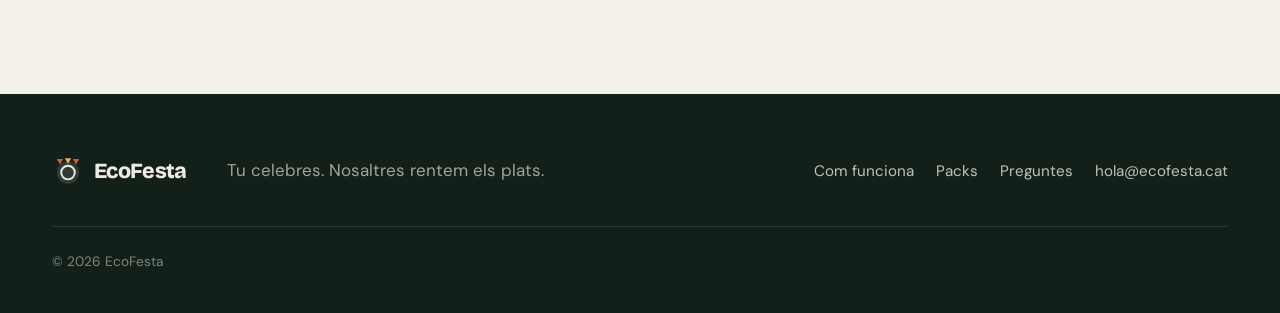
==== commit 8b524cd8: "EcoFesta: web de scroll narratiu amb fotos reals i secció de beneficis - 10 fotografies generades (h" ====
--- a/ecofesta/index.html
+++ b/ecofesta/index.html
@@ -6,13 +6,16 @@
 <title>EcoFesta · Festes a casa sense plats per rentar</title>
 <meta name="description" content="Organitzes l'aniversari, la comunió o el sopar de veïns? EcoFesta et porta vaixella, decoració i accessoris per a tots els convidats i s'ho emporta brut. Res a comprar, res a guardar, res a rentar.">
 <meta name="theme-color" content="#1F4D3A">
+<meta name="color-scheme" content="light dark">
 <meta property="og:title" content="EcoFesta · Tens plats per a 6. Vénen 25.">
-<meta property="og:description" content="Packs de vaixella, decoració i accessoris reutilitzables per a festes. T'ho portem, ho celebres i ho recollim brut.">
+<meta property="og:description" content="Vaixella, decoració i accessoris per a la teva festa. T'ho portem, ho celebres i ens ho emportem brut.">
 <meta property="og:type" content="website">
+<meta property="og:image" content="assets/img/hero.jpg">
 <link rel="icon" href="assets/favicon.svg" type="image/svg+xml">
+<link rel="preload" as="image" href="assets/img/hero.jpg">
 <link rel="preconnect" href="https://fonts.googleapis.com">
 <link rel="preconnect" href="https://fonts.gstatic.com" crossorigin>
-<link href="https://fonts.googleapis.com/css2?family=Fraunces:ital,opsz,wght@0,9..144,400;0,9..144,600;0,9..144,800;1,9..144,500&family=DM+Sans:wght@400;500;700&display=swap" rel="stylesheet">
+<link href="https://fonts.googleapis.com/css2?family=Bricolage+Grotesque:opsz,wght@12..96,500;12..96,700;12..96,800&family=DM+Sans:wght@400;500;700&display=swap" rel="stylesheet">
 <link rel="stylesheet" href="styles.css">
 <script type="application/ld+json">
 {
@@ -21,6 +24,7 @@
   "name": "EcoFesta",
   "description": "Lloguer de material reutilitzable per a festes i petites celebracions: vaixella, decoració i accessoris, amb entrega, recollida i neteja.",
   "email": "hola@ecofesta.cat",
+  "image": "assets/img/hero.jpg",
   "priceRange": "€€"
 }
 </script>
@@ -40,13 +44,13 @@
         <path d="M16 4h8l-4 7z" fill="var(--mustard)"/>
         <path d="M26 5h8l-4 7z" fill="var(--coral)"/>
       </svg>
-      <span>Eco<em>Festa</em></span>
+      <span>EcoFesta</span>
     </a>
 
     <nav class="nav__links" id="menu" aria-label="Navegació principal">
+      <a href="#beneficis">Avantatges</a>
       <a href="#com-funciona">Com funciona</a>
       <a href="#packs">Packs</a>
-      <a href="#calculadora">Calcula</a>
       <a href="#preguntes">Preguntes</a>
       <a href="#reserva" class="btn btn--sm">Reserva</a>
     </nav>
@@ -56,53 +60,33 @@
     </button>
   </div>
 </header>
+<div class="nav-sentinel" id="navSentinel" aria-hidden="true"></div>
 
 <main id="contingut">
 
 <!-- ============ HERO ============ -->
 <section class="hero" id="inici">
-  <svg class="bunting" viewBox="0 0 1200 120" preserveAspectRatio="none" aria-hidden="true">
-    <path d="M0 18 Q300 70 600 30 T1200 22" fill="none" stroke="currentColor" stroke-width="1.5" opacity=".5"/>
-    <g class="bunting__flags"></g>
-  </svg>
-
   <div class="wrap hero__grid">
     <div class="hero__copy">
       <p class="eyebrow">Per a qui organitza la festa a casa</p>
-      <h1>Tens plats per&nbsp;a&nbsp;6.<br><span class="hl">Vénen 25.</span></h1>
-      <p class="lead">Aniversaris, comunions, sopars de veïns: et portem vaixella de debò, decoració i accessoris per a tots els convidats, i ens ho emportem <strong>brut</strong>. Res a comprar, res a guardar i res a rentar a les dotze de la nit.</p>
+      <h1 class="hero__title">
+        <span class="line"><span>Tens plats per&nbsp;a&nbsp;6.</span></span>
+        <span class="line"><span class="hl">Vénen 25.</span></span>
+      </h1>
+      <p class="lead">Et portem vaixella, decoració i accessoris per a tothom. Després ens ho emportem brut.</p>
       <div class="hero__ctas">
-        <a href="#calculadora" class="btn">Troba el teu pack</a>
+        <a href="#calculadora" class="btn">Calcula la teva festa</a>
         <a href="#com-funciona" class="link-arrow">Com funciona <span aria-hidden="true">→</span></a>
       </div>
-      <ul class="hero__facts">
-        <li><strong>0</strong> plats per rentar</li>
-        <li><strong>0</strong> coses al calaix</li>
-        <li><strong>des de 2,76 €</strong> per convidat</li>
-      </ul>
-    </div>
-
-    <div class="hero__art" aria-hidden="true">
-      <div class="table">
-        <div class="plate plate--big"><div class="plate__ring"></div><div class="plate__cake">
-          <span class="candle"></span><span class="candle"></span><span class="candle"></span>
-        </div></div>
-        <div class="plate plate--small"></div>
-        <div class="glass"><span class="glass__fill"></span></div>
-        <div class="cutlery"><span class="fork"></span><span class="knife"></span></div>
-        <div class="tag">
-          <span class="tag__k">Pack Mitjà</span>
-          <span class="tag__v">25 convidats</span>
-          <span class="tag__s">Torna brut ✓</span>
-        </div>
-        <span class="confetti c1"></span><span class="confetti c2"></span><span class="confetti c3"></span>
-        <span class="confetti c4"></span><span class="confetti c5"></span>
-      </div>
-    </div>
-  </div>
-</section>
-
-<!-- ============ TICKER ============ -->
+    </div>
+
+    <figure class="hero__media">
+      <img src="assets/img/hero.jpg" width="1024" height="688" alt="Família celebrant un aniversari al jardí, amb plats de ceràmica, gots de vidre, tovallons de lli i banderetes de roba" fetchpriority="high">
+    </figure>
+  </div>
+</section>
+
+<!-- ============ MARQUEE ============ -->
 <div class="ticker" aria-label="Tipus de celebracions">
   <div class="ticker__track">
     <span>Aniversaris</span><span>Batejos</span><span>Comunions</span><span>Sopars de veïns</span>
@@ -112,80 +96,174 @@
   </div>
 </div>
 
-<!-- ============ PUNT DE DOLOR ============ -->
-<section class="section pain">
+<!-- ============ HISTÒRIA DEL DOLOR (imatge fixa + passos) ============ -->
+<section class="story" aria-labelledby="storyTitle">
   <div class="wrap">
-    <header class="section__head reveal">
-      <p class="eyebrow">Et sona?</p>
-      <h2>La festa dura quatre hores. <em>Organitzar-la i recollir-la</em>, tot el cap de setmana.</h2>
-    </header>
-
-    <ul class="pain__list">
-      <li class="pain__item reveal">
-        <span class="pain__time">Dimecres</span>
-        <p>Comptes plats i en tens 8 que fan joc. Pots demanar-ne a la teva mare, a la veïna… o acabar comprant-ne de cartró.</p>
-      </li>
-      <li class="pain__item reveal">
-        <span class="pain__time">Divendres</span>
-        <p>Tres botigues, 40 gots, 3 garlandes i unes estovalles de plàstic. 60 € en coses que no tornaràs a fer servir.</p>
-      </li>
-      <li class="pain__item reveal">
-        <span class="pain__time">Dissabte, 23:40</span>
-        <p>Els convidats ja han marxat. Tu encara tens la pica plena i dues bosses d'escombraries a l'entrada.</p>
-      </li>
-      <li class="pain__item reveal">
-        <span class="pain__time">Diumenge</span>
-        <p>Les garlandes que han sobreviscut van al calaix «de festes», que ja no tanca. Fins l'any que ve.</p>
-      </li>
-    </ul>
-
-    <div class="pain__answer reveal">
-      <p class="pain__kicker">Amb EcoFesta</p>
-      <p class="pain__big">Fas una reserva. Celebres. Deixes les caixes a la porta. <span>Ja està.</span></p>
-    </div>
-  </div>
-</section>
-
-<!-- ============ COM FUNCIONA ============ -->
-<section class="section steps" id="com-funciona">
-  <div class="wrap">
-    <header class="section__head reveal">
-      <p class="eyebrow">Com funciona</p>
-      <h2>Tu poses els convidats. Nosaltres, tota la resta.</h2>
-    </header>
-
-    <ol class="steps__list">
-      <li class="step reveal">
-        <span class="step__n">01</span>
+    <h2 id="storyTitle" class="story__title reveal">La festa dura quatre hores. <span class="muted">Organitzar-la i recollir-la, tot el cap de setmana.</span></h2>
+  </div>
+
+  <div class="wrap story__grid">
+    <div class="story__visual" aria-hidden="true">
+      <div class="story__frame">
+        <img src="assets/img/dimecres.jpg" width="896" height="1120" alt="" class="is-active" data-step="0" loading="lazy">
+        <img src="assets/img/divendres.jpg" width="896" height="1120" alt="" data-step="1" loading="lazy">
+        <img src="assets/img/dissabte.jpg" width="896" height="1120" alt="" data-step="2" loading="lazy">
+        <img src="assets/img/diumenge.jpg" width="896" height="1120" alt="" data-step="3" loading="lazy">
+      </div>
+      <div class="story__progress"><span id="storyBar"></span></div>
+    </div>
+
+    <ol class="story__steps">
+      <li class="story__step is-active" data-step="0">
+        <img class="story__inline" src="assets/img/dimecres.jpg" width="896" height="1120" alt="Una dona compta els pocs plats que té a l'armari de la cuina" loading="lazy">
+        <p class="story__day">Dimecres</p>
+        <h3>Comptes plats i en tens vuit.</h3>
+        <p>Ni fan joc ni n'hi ha prou. Toca demanar-ne a la mare, a la veïna, o acabar comprant-ne de cartró.</p>
+      </li>
+      <li class="story__step" data-step="1">
+        <img class="story__inline" src="assets/img/divendres.jpg" width="896" height="1120" alt="Bosses plenes de plats de cartró, gots i coberts de plàstic damunt el marbre de la cuina" loading="lazy">
+        <p class="story__day">Divendres</p>
+        <h3>Tres botigues i el cotxe ple.</h3>
+        <p>Gots, plats, coberts, estovalles i globus de plàstic. Diners en coses que faràs servir quatre hores.</p>
+      </li>
+      <li class="story__step story__step--peak" data-step="2">
+        <img class="story__inline" src="assets/img/dissabte.jpg" width="896" height="1120" alt="Pica plena de plats bruts de nit i dues bosses d'escombraries plenes de gots a la porta" loading="lazy">
+        <p class="story__day">Dissabte, 23:40</p>
+        <h3>Els convidats ja han marxat. La pica, no.</h3>
+        <p>Una pila de plats per rentar i dues bosses d'escombraries a l'entrada. I demà t'has de llevar d'hora.</p>
+      </li>
+      <li class="story__step" data-step="3">
+        <img class="story__inline" src="assets/img/diumenge.jpg" width="896" height="1120" alt="Calaix ple de garlandes de paper arrugades, globus i espelmes que ja no tanca" loading="lazy">
+        <p class="story__day">Diumenge</p>
+        <h3>El calaix de festes ja no tanca.</h3>
+        <p>Hi guardes el que ha sobreviscut. L'any que ve, segurament, tornaràs a comprar-ho tot.</p>
+      </li>
+    </ol>
+  </div>
+</section>
+
+<!-- ============ GIR (zoom en fer scroll) ============ -->
+<section class="turn" aria-labelledby="turnTitle">
+  <div class="turn__sticky">
+    <figure class="turn__media">
+      <img src="assets/img/sofa.jpg" width="1168" height="880" alt="Família rient al sofà la nit després de la festa, amb les banderetes encara a la paret" loading="lazy">
+    </figure>
+    <div class="turn__copy">
+      <h2 id="turnTitle">Ara imagina el mateix dissabte, a les 23:40.</h2>
+      <p>Les caixes ja són a la porta. La pica és buida. Tu, al sofà.</p>
+    </div>
+  </div>
+</section>
+
+<!-- ============ BENEFICIS (scroll horitzontal) ============ -->
+<section class="benefits" id="beneficis" aria-labelledby="benefitsTitle">
+  <div class="benefits__pin">
+    <div class="benefits__head wrap">
+      <p class="eyebrow">El valor real</p>
+      <h2 id="benefitsTitle">El que canvia quan no ho has de fer tot tu.</h2>
+    </div>
+
+    <div class="benefits__track" id="benefitsTrack">
+      <article class="benefit">
+        <figure class="benefit__media"><img src="assets/img/rentat.jpg" width="1168" height="880" alt="Treballadora d'EcoFesta carregant plats en un rentaplats industrial" loading="lazy"></figure>
+        <div class="benefit__body">
+          <p class="benefit__big">0 plats</p>
+          <h3>Recuperes la nit i el diumenge.</h3>
+          <dl class="benefit__vs">
+            <div><dt>Sense EcoFesta</dt><dd>Una vetllada sencera fregant plats, gots i coberts de 25 persones.</dd></div>
+            <div><dt>Amb EcoFesta</dt><dd>Treus les restes, ho deixes a les caixes i el rentaplats industrial és el nostre.</dd></div>
+          </dl>
+        </div>
+      </article>
+
+      <article class="benefit benefit--solid">
+        <div class="benefit__body">
+          <p class="benefit__big">2,76 €</p>
+          <h3>Per convidat, amb vaixella de debò.</h3>
+          <dl class="benefit__vs">
+            <div><dt>Sense EcoFesta</dt><dd>Cada festa tornes a pagar plats, gots, estovalles i garlandes d'un sol ús.</dd></div>
+            <div><dt>Amb EcoFesta</dt><dd>Pack Mitjà per a 25 persones, 69 € per 48 hores. Després no has de guardar res.</dd></div>
+          </dl>
+          <a href="#calculadora" class="link-arrow">Calcula la teva festa <span aria-hidden="true">→</span></a>
+        </div>
+      </article>
+
+      <article class="benefit">
+        <figure class="benefit__media"><img src="assets/img/entrega.jpg" width="1168" height="880" alt="Repartidor d'EcoFesta entregant caixes amb vaixella a una mare a la porta de casa" loading="lazy"></figure>
+        <div class="benefit__body">
+          <p class="benefit__big">1 encàrrec</p>
+          <h3>Tot a la porta, comptat i a punt.</h3>
+          <dl class="benefit__vs">
+            <div><dt>Sense EcoFesta</dt><dd>Tres botigues, llistes, el cotxe ple i encara falten els coberts de postres.</dd></div>
+            <div><dt>Amb EcoFesta</dt><dd>Te'l portem a l'hora que diguis, amb peces de més per si arriba algú a última hora.</dd></div>
+          </dl>
+        </div>
+      </article>
+
+      <article class="benefit">
+        <figure class="benefit__media"><img src="assets/img/taula.jpg" width="1168" height="880" alt="Taula parada amb plats de gres, tovallons de lli verd, gerres de llimonada i flors" loading="lazy"></figure>
+        <div class="benefit__body">
+          <p class="benefit__big">Ceràmica i lli</p>
+          <h3>Una taula que fa goig a les fotos.</h3>
+          <dl class="benefit__vs">
+            <div><dt>Sense EcoFesta</dt><dd>Plats de cartró que es dobleguen i estovalles de plàstic que volen.</dd></div>
+            <div><dt>Amb EcoFesta</dt><dd>Plats de gres, gots de vidre i tovallons de lli. Sembla que t'hi hagis passat el dia.</dd></div>
+          </dl>
+        </div>
+      </article>
+
+      <article class="benefit">
+        <figure class="benefit__media"><img src="assets/img/caixes.jpg" width="1168" height="880" alt="Tres caixes verdes amb plats i gots fets servir al costat de la porta, a punt per a la recollida" loading="lazy"></figure>
+        <div class="benefit__body">
+          <p class="benefit__big">0 bosses</p>
+          <h3>Res al calaix, res a les escombraries.</h3>
+          <dl class="benefit__vs">
+            <div><dt>Sense EcoFesta</dt><dd>Bosses plenes de plàstic i un calaix de festes que cada any és més gran.</dd></div>
+            <div><dt>Amb EcoFesta</dt><dd>Les caixes surten de casa l'endemà. Tot torna a servir per a la festa següent.</dd></div>
+          </dl>
+        </div>
+      </article>
+    </div>
+  </div>
+</section>
+
+<!-- ============ COM FUNCIONA (línia de progrés) ============ -->
+<section class="steps" id="com-funciona" aria-labelledby="stepsTitle">
+  <div class="wrap steps__grid">
+    <h2 id="stepsTitle" class="steps__title reveal">Tu poses els convidats. Nosaltres, la resta.</h2>
+
+    <ol class="timeline" id="timeline">
+      <li class="timeline__line" aria-hidden="true"><span id="timelineFill"></span></li>
+      <li class="tl reveal">
+        <span class="tl__dot" aria-hidden="true"></span>
         <h3>Tria el pack</h3>
-        <p>Segons quants sereu i el tipus de festa. Afegeix-hi extres si vols: llums, garlandes, estovalles…</p>
-      </li>
-      <li class="step reveal">
-        <span class="step__n">02</span>
+        <p>Segons quants sereu i el tipus de festa. Hi pots afegir llums, garlandes o estovalles.</p>
+      </li>
+      <li class="tl reveal">
+        <span class="tl__dot" aria-hidden="true"></span>
         <h3>T'ho portem</h3>
         <p>El dia abans o el mateix matí, en caixes reutilitzables i a l'hora que ens diguis.</p>
       </li>
-      <li class="step reveal">
-        <span class="step__n">03</span>
+      <li class="tl reveal">
+        <span class="tl__dot" aria-hidden="true"></span>
         <h3>Celebra</h3>
-        <p>Tens 48 hores. Fes servir-ho tot amb tranquil·litat: les petites rascades formen part de la vida del material.</p>
-      </li>
-      <li class="step reveal">
-        <span class="step__n">04</span>
+        <p>Tens 48 hores. Si es trenca un plat, no passa res: hi ha marge.</p>
+      </li>
+      <li class="tl reveal">
+        <span class="tl__dot" aria-hidden="true"></span>
         <h3>Ho recollim brut</h3>
-        <p>Treus les restes de menjar, ho poses a les caixes i a dormir. L'endemà ho recollim i ho rentem nosaltres.</p>
+        <p>Treus les restes de menjar, ho poses a les caixes i a dormir. Rentar-ho és cosa nostra.</p>
       </li>
     </ol>
   </div>
 </section>
 
 <!-- ============ PACKS ============ -->
-<section class="section packs" id="packs">
+<section class="packs" id="packs" aria-labelledby="packsTitle">
   <div class="wrap">
-    <header class="section__head reveal">
-      <p class="eyebrow">Els packs</p>
-      <h2>Per a 12, 25 o 50 convidats. Tot en un sol encàrrec.</h2>
-      <p class="section__sub">Plats, gots, coberts, estovalles i decoració: tot el que hauries d'anar a comprar a tres botigues, ja comptat i a punt. Preus per a 48 h, IVA inclòs.</p>
+    <header class="packs__head reveal">
+      <h2 id="packsTitle">Per a 12, 25 o 50 convidats.</h2>
+      <p>Plats, gots, coberts, estovalles i decoració, ja comptats. Preus per a 48 h, IVA inclòs.</p>
     </header>
 
     <div class="tabs reveal" role="tablist" aria-label="Tipus de festa">
@@ -198,61 +276,16 @@
       <!-- generat per script.js -->
     </div>
 
-    <p class="packs__note reveal">Necessiteu més de 50 coberts? <a href="#reserva">Escriu-nos</a> i us preparem un pack a mida.</p>
-  </div>
-</section>
-
-<!-- ============ SERVEIS ============ -->
-<section class="section services">
-  <div class="wrap services__grid">
-    <div class="services__intro reveal">
-      <p class="eyebrow">Serveis</p>
-      <h2>Ni cotxe carregat, ni pica plena.</h2>
-      <p>Te'l portem a casa i te'l recollim. I la part que ningú vol fer, rentar-ho tot, també és cosa nostra.</p>
-    </div>
-    <ul class="services__list">
-      <li class="service reveal">
-        <svg viewBox="0 0 48 48" aria-hidden="true"><path d="M4 30V14h24v16M28 20h9l7 7v3H28" fill="none" stroke="currentColor" stroke-width="2.5" stroke-linejoin="round"/><circle cx="13" cy="33" r="4" fill="var(--paper)" stroke="currentColor" stroke-width="2.5"/><circle cx="36" cy="33" r="4" fill="var(--paper)" stroke="currentColor" stroke-width="2.5"/></svg>
-        <div>
-          <h3>Entrega i recollida</h3>
-          <p>Franja de 2 hores a escollir. Pugem a casa si cal.</p>
-        </div>
-        <span class="service__price">18 €</span>
-      </li>
-      <li class="service reveal">
-        <svg viewBox="0 0 48 48" aria-hidden="true"><path d="M10 20h28l-3 20H13z" fill="none" stroke="currentColor" stroke-width="2.5" stroke-linejoin="round"/><circle cx="18" cy="12" r="3" fill="none" stroke="currentColor" stroke-width="2.2"/><circle cx="28" cy="8" r="2" fill="currentColor"/><circle cx="32" cy="14" r="3.5" fill="none" stroke="currentColor" stroke-width="2.2"/></svg>
-        <div>
-          <h3>Neteja i desinfecció</h3>
-          <p>Retorna-ho brut. Rentem a alta temperatura amb sabons ecològics.</p>
-        </div>
-        <span class="service__price">des de 8 €</span>
-      </li>
-      <li class="service reveal">
-        <svg viewBox="0 0 48 48" aria-hidden="true"><path d="M6 10h36v28H6z" fill="none" stroke="currentColor" stroke-width="2.5"/><path d="M6 18h36M16 10v-4M32 10v-4" stroke="currentColor" stroke-width="2.5"/><path d="M17 28l5 5 9-10" fill="none" stroke="var(--coral)" stroke-width="3" stroke-linecap="round" stroke-linejoin="round"/></svg>
-        <div>
-          <h3>Recollida al magatzem</h3>
-          <p>Vine a buscar-ho tu mateix i estalvia't l'entrega.</p>
-        </div>
-        <span class="service__price">Gratis</span>
-      </li>
-      <li class="service reveal">
-        <svg viewBox="0 0 48 48" aria-hidden="true"><path d="M24 6l5 11 12 1-9 8 3 12-11-6-11 6 3-12-9-8 12-1z" fill="none" stroke="currentColor" stroke-width="2.5" stroke-linejoin="round"/></svg>
-        <div>
-          <h3>Extres a la carta</h3>
-          <p>Garlandes de roba, llums, estovalles de lli i kit de pastís.</p>
-        </div>
-        <span class="service__price">des de 5 €</span>
-      </li>
-    </ul>
+    <p class="packs__note reveal">Més de 50 convidats? <a href="#reserva">Demana un pack a mida</a>. Entrega i recollida: 18 €. Neteja: des de 8 €.</p>
   </div>
 </section>
 
 <!-- ============ CALCULADORA ============ -->
-<section class="section calc" id="calculadora">
+<section class="calc" id="calculadora" aria-labelledby="calcTitle">
   <div class="wrap">
-    <header class="section__head reveal">
-      <p class="eyebrow">Calcula la teva festa</p>
-      <h2>Quants sereu? En deu segons saps què et costa.</h2>
+    <header class="calc__head reveal">
+      <p class="eyebrow">Calculadora</p>
+      <h2 id="calcTitle">Quants sereu? En deu segons saps què et costa.</h2>
     </header>
 
     <div class="calc__grid">
@@ -287,11 +320,9 @@
       </form>
 
       <aside class="ticket reveal" aria-live="polite">
-        <div class="ticket__top">
-          <p class="ticket__label">El teu pack recomanat</p>
-          <p class="ticket__pack" id="tPack">Pack Mitjà</p>
-          <p class="ticket__meta" id="tMeta">Fins a 25 convidats · Familiar</p>
-        </div>
+        <p class="ticket__label">El teu pack recomanat</p>
+        <p class="ticket__pack" id="tPack">Pack Mitjà</p>
+        <p class="ticket__meta" id="tMeta">Fins a 25 convidats</p>
         <ul class="ticket__lines" id="tLines"></ul>
         <div class="ticket__total">
           <span>Total estimat</span>
@@ -300,7 +331,7 @@
         <p class="ticket__per" id="tPer"></p>
         <div class="ticket__impact">
           <p><strong id="tPieces">0</strong> peces que no hauràs de comprar, rentar ni llençar</p>
-          <p class="ticket__small">≈ <span id="tKg">0</span> kg de residus evitats · estimació</p>
+          <p class="ticket__small">Uns <span id="tKg">0</span> kg de residus menys (estimació)</p>
         </div>
         <button class="btn btn--full" id="toBooking" type="button">Reserva aquesta festa</button>
       </aside>
@@ -308,39 +339,15 @@
   </div>
 </section>
 
-<!-- ============ RESULTAT ============ -->
-<section class="section impact">
-  <div class="wrap">
-    <p class="eyebrow reveal">El que t'estalvies</p>
-    <div class="impact__grid">
-      <div class="impact__item reveal">
-        <span class="impact__big">0</span>
-        <p>plats per rentar quan marxa l'últim convidat. Ho tornes brut.</p>
-      </div>
-      <div class="impact__item reveal">
-        <span class="impact__big">0</span>
-        <p>viatges a comprar gots, garlandes i estovalles que només faràs servir un cop.</p>
-      </div>
-      <div class="impact__item reveal">
-        <span class="impact__big">0</span>
-        <p>bosses de plàstic i cartró a les escombraries. I zero calaixos de festes que no tanquen.</p>
-      </div>
-    </div>
-  </div>
-</section>
-
 <!-- ============ PREGUNTES ============ -->
-<section class="section faq" id="preguntes">
+<section class="faq" id="preguntes" aria-labelledby="faqTitle">
   <div class="wrap faq__grid">
-    <header class="section__head reveal">
-      <p class="eyebrow">Preguntes freqüents</p>
-      <h2>Tot el que vols saber abans de reservar.</h2>
-    </header>
+    <h2 id="faqTitle" class="reveal">Abans de reservar.</h2>
 
     <div class="faq__list">
       <details class="reveal">
         <summary>Amb quanta antelació he de reservar?</summary>
-        <p>Recomanem fer-ho com a mínim una setmana abans, sobretot en caps de setmana de primavera i estiu. Si és més urgent, escriu-nos i mirarem si tenim disponibilitat.</p>
+        <p>Recomanem una setmana, sobretot els caps de setmana de primavera i estiu. Si és més urgent, escriu-nos i mirarem si hi ha disponibilitat.</p>
       </details>
       <details class="reveal">
         <summary>I si a última hora venen més convidats?</summary>
@@ -348,58 +355,58 @@
       </details>
       <details class="reveal">
         <summary>Què passa si es trenca alguna cosa?</summary>
-        <p>Comptem que es pot trencar algun plat o got: per a cada pack hi ha un marge de dues peces sense cost. A partir d'aquí, només es cobra el preu de reposició de la peça.</p>
-      </details>
-      <details class="reveal">
-        <summary>Com he de tornar el material si contracto la neteja?</summary>
-        <p>Retira les restes de menjar a les escombraries i torna-ho tot a les caixes. No cal esbandir-ho ni rentar-ho. Si no contractes la neteja, cal que ho tornis net i sec.</p>
+        <p>Cada pack té un marge de dues peces trencades sense cost. A partir d'aquí, només es cobra el preu de reposició de la peça.</p>
+      </details>
+      <details class="reveal">
+        <summary>Com ho he de tornar si contracto la neteja?</summary>
+        <p>Llença les restes de menjar i torna-ho tot a les caixes. No cal esbandir res. Sense neteja, cal tornar-ho net i sec.</p>
       </details>
       <details class="reveal">
         <summary>On feu entregues?</summary>
-        <p>Indica'ns el codi postal al formulari de reserva i et confirmarem la cobertura. Fora de zona, pots recollir el pack al magatzem sense cap cost.</p>
+        <p>Indica'ns el codi postal al formulari i et confirmarem la cobertura. Fora de zona, pots recollir el pack al magatzem sense cost.</p>
       </details>
       <details class="reveal">
         <summary>El material és segur per a infants?</summary>
-        <p>Els packs infantils porten vaixella de bambú i melamina lliure de BPA, irrompible i lleugera, i gots amb tapa i canyeta d'acer.</p>
-      </details>
-      <details class="reveal">
-        <summary>Puc combinar packs o fer-ne un a mida?</summary>
-        <p>És clar. Per a festes de més de 50 persones o necessitats especials, explica-ho al formulari i et farem un pressupost personalitzat.</p>
+        <p>Els packs infantils porten vaixella de bambú lliure de BPA, irrompible i lleugera, i gots amb tapa i canyeta d'acer.</p>
       </details>
     </div>
   </div>
 </section>
 
 <!-- ============ RESERVA ============ -->
-<section class="section booking" id="reserva">
+<section class="booking" id="reserva" aria-labelledby="bookingTitle">
   <div class="wrap booking__grid">
     <div class="booking__intro reveal">
-      <p class="eyebrow">Reserva</p>
-      <h2>Reserva ara i oblida't dels plats.</h2>
-      <p>Dues línies i ja està. Et responem en menys de 24 hores per confirmar la data i l'hora d'entrega. No pagues res fins que ho confirmem.</p>
-      <p class="booking__mail">També ens pots escriure a <a href="mailto:hola@ecofesta.cat">hola@ecofesta.cat</a></p>
+      <h2 id="bookingTitle">Reserva i oblida't dels plats.</h2>
+      <p>Et responem en menys de 24 hores per confirmar la data i l'hora d'entrega. No pagues res fins que ho confirmem.</p>
+      <figure class="booking__media"><img src="assets/img/caixes.jpg" width="1168" height="880" alt="" loading="lazy"></figure>
     </div>
 
     <form class="booking__form reveal" id="bookingForm" novalidate>
       <div class="field">
         <label for="fName">Nom</label>
         <input id="fName" name="name" type="text" autocomplete="name" required>
+        <p class="field__err">Escriu el teu nom.</p>
       </div>
       <div class="field">
         <label for="fEmail">Correu electrònic</label>
         <input id="fEmail" name="email" type="email" autocomplete="email" required>
+        <p class="field__err">Revisa el correu: ha de tenir el format nom@domini.cat.</p>
       </div>
       <div class="field field--half">
         <label for="fDate">Data de la festa</label>
         <input id="fDate" name="date" type="date" required>
+        <p class="field__err">Tria una data a partir de d'aquí dos dies.</p>
       </div>
       <div class="field field--half">
         <label for="fZip">Codi postal</label>
         <input id="fZip" name="zip" type="text" inputmode="numeric" pattern="[0-9]{5}" maxlength="5" autocomplete="postal-code" required>
+        <p class="field__err">Han de ser 5 xifres.</p>
       </div>
       <div class="field field--half">
         <label for="fGuests">Convidats</label>
         <input id="fGuests" name="guests" type="number" min="1" max="200" value="20" required>
+        <p class="field__err">Entre 1 i 200 convidats.</p>
       </div>
       <div class="field field--half">
         <label for="fPack">Pack</label>
@@ -412,7 +419,8 @@
       </div>
       <div class="field">
         <label for="fMsg">Alguna cosa més? <span class="opt">(opcional)</span></label>
-        <textarea id="fMsg" name="message" rows="4" placeholder="Tipus de festa, extres que vols, horari d'entrega…"></textarea>
+        <textarea id="fMsg" name="message" rows="4"></textarea>
+        <p class="field__help">Tipus de festa, extres que vols, horari d'entrega preferit.</p>
       </div>
       <button class="btn btn--full" type="submit">Envia la sol·licitud</button>
       <p class="form__status" id="formStatus" role="status"></p>
@@ -433,7 +441,7 @@
         <path d="M16 4h8l-4 7z" fill="var(--mustard)"/>
         <path d="M26 5h8l-4 7z" fill="var(--coral)"/>
       </svg>
-      <span>Eco<em>Festa</em></span>
+      <span>EcoFesta</span>
     </a>
     <p class="footer__claim">Tu celebres. Nosaltres rentem els plats.</p>
     <nav class="footer__links" aria-label="Peu de pàgina">
@@ -446,6 +454,8 @@
   </div>
 </footer>
 
+<script src="lib/gsap.min.js" defer></script>
+<script src="lib/ScrollTrigger.min.js" defer></script>
 <script src="script.js" defer></script>
 </body>
 </html>
--- a/ecofesta/styles.css
+++ b/ecofesta/styles.css
@@ -1,32 +1,66 @@
 /* =========================================================
-   EcoFesta — lloguer de material reutilitzable per a festes
+   EcoFesta - lloguer de material reutilitzable per a festes
+   Radis: targetes i imatges 20px, botons en píndola, camps 12px.
    ========================================================= */
 
 :root {
-  --paper: #F6EFE2;
-  --paper-2: #EFE4D0;
-  --ink: #1B2A22;
-  --ink-soft: #4A5A50;
+  --bg: #F4F1E8;
+  --bg-2: #EAE5D7;
+  --surface: #FBFAF5;
+  --ink: #1C2A23;
+  --ink-soft: #4C5A52;
+  --line: rgba(28, 42, 35, .14);
   --green: #1F4D3A;
   --green-2: #2D6A50;
-  --sage: #B9CFB0;
-  --coral: #E2603F;
-  --mustard: #F2B544;
-  --line: rgba(27, 42, 34, .14);
-
-  --f-display: "Fraunces", Georgia, serif;
+  --on-green: #F4F1E8;
+  --sage: #BCD0B3;
+  --coral: #D9573A;
+  --mustard: #F0B443;
+  --shadow: 28, 42, 35;
+  --block: #1F4D3A;
+  --on-block: #F4F1E8;
+
+  --f-display: "Bricolage Grotesque", "DM Sans", system-ui, sans-serif;
   --f-body: "DM Sans", system-ui, -apple-system, sans-serif;
 
-  --radius: 22px;
-  --ease: cubic-bezier(.22, 1, .36, 1);
-  --wrap: 1180px;
+  --r: 20px;
+  --ease: cubic-bezier(.16, 1, .3, 1);
+  --wrap: 1240px;
+  --nav-h: 68px;
+  color-scheme: light;
+}
+
+@media (prefers-color-scheme: dark) {
+  :root:not([data-theme="light"]) {
+    --bg: #111A15;
+    --bg-2: #17231C;
+    --surface: #1C2A22;
+    --ink: #ECEAE2;
+    --ink-soft: #A9B5AD;
+    --line: rgba(236, 234, 226, .14);
+    --green: #8CC4A4;
+    --green-2: #A6D5BA;
+    --on-green: #0F1813;
+    --sage: #2C4337;
+    --coral: #F07A5C;
+    --mustard: #F2BE5A;
+    --shadow: 0, 0, 0;
+    --block: #22503C;
+    --on-block: #ECEAE2;
+    color-scheme: dark;
+  }
+}
+:root[data-theme="dark"] {
+  --bg: #111A15; --bg-2: #17231C; --surface: #1C2A22; --ink: #ECEAE2; --ink-soft: #A9B5AD;
+  --line: rgba(236, 234, 226, .14); --green: #8CC4A4; --green-2: #A6D5BA; --on-green: #0F1813;
+  --sage: #2C4337; --coral: #F07A5C; --mustard: #F2BE5A; --shadow: 0, 0, 0; --block: #22503C; --on-block: #ECEAE2; color-scheme: dark;
 }
 
 *, *::before, *::after { box-sizing: border-box; }
-html { scroll-behavior: smooth; -webkit-text-size-adjust: 100%; overflow-x: clip; }
+html { -webkit-text-size-adjust: 100%; overflow-x: clip; }
 body {
   margin: 0;
-  background: var(--paper);
+  background: var(--bg);
   color: var(--ink);
   font-family: var(--f-body);
   font-size: 17px;
@@ -34,58 +68,52 @@
   -webkit-font-smoothing: antialiased;
   overflow-x: clip;
 }
-img, svg { display: block; max-width: 100%; }
+img { display: block; max-width: 100%; height: auto; }
+svg { display: block; }
 a { color: inherit; }
-h1, h2, h3 { font-family: var(--f-display); font-weight: 600; line-height: 1.05; margin: 0; letter-spacing: -.02em; }
-p { margin: 0; }
+h1, h2, h3 { font-family: var(--f-display); font-weight: 700; line-height: 1.04; margin: 0; letter-spacing: -.025em; }
+p, figure, dl, dd { margin: 0; }
 button, input, select, textarea { font: inherit; color: inherit; }
 :focus-visible { outline: 3px solid var(--coral); outline-offset: 3px; border-radius: 6px; }
 
-.wrap { width: 100%; max-width: var(--wrap); margin: 0 auto; padding: 0 24px; }
-.skip { position: absolute; left: -999px; top: 8px; background: var(--ink); color: var(--paper); padding: 8px 14px; border-radius: 8px; z-index: 100; }
+.wrap { width: 100%; max-width: var(--wrap); margin: 0 auto; padding: 0 32px; }
+.skip { position: absolute; left: -999px; top: 8px; background: var(--ink); color: var(--bg); padding: 8px 14px; border-radius: 8px; z-index: 100; }
 .skip:focus { left: 8px; }
 
-.eyebrow {
-  font-size: .78rem; font-weight: 700; letter-spacing: .14em; text-transform: uppercase;
-  color: var(--coral); margin-bottom: 14px;
-  display: inline-flex; align-items: center; gap: 10px;
-}
-.eyebrow::before { content: ""; width: 18px; height: 2px; background: currentColor; border-radius: 2px; }
+.eyebrow { font-size: .78rem; font-weight: 700; letter-spacing: .14em; text-transform: uppercase; color: var(--coral); margin-bottom: 16px; }
+.muted { color: var(--ink-soft); }
 
 /* ---------- Botons ---------- */
 .btn {
   display: inline-flex; align-items: center; justify-content: center; gap: 8px;
-  background: var(--green); color: var(--paper);
-  padding: 15px 26px; border-radius: 999px; border: 0;
+  background: var(--green); color: var(--on-green);
+  padding: 15px 26px; border-radius: 999px; border: 0; white-space: nowrap;
   font-weight: 700; text-decoration: none; cursor: pointer;
-  transition: transform .35s var(--ease), background .25s, box-shadow .35s var(--ease);
-  box-shadow: 0 1px 0 rgba(0,0,0,.08);
-}
-.btn:hover { background: var(--green-2); transform: translateY(-2px); box-shadow: 0 10px 24px -10px rgba(31,77,58,.6); }
-.btn:active { transform: translateY(0) scale(.98); }
+  transition: transform .4s var(--ease), background .25s, box-shadow .4s var(--ease);
+}
+.btn:hover { background: var(--green-2); transform: translateY(-2px); box-shadow: 0 12px 26px -12px rgba(var(--shadow), .55); }
+.btn:active { transform: translateY(1px) scale(.98); }
 .btn--sm { padding: 10px 18px; font-size: .92rem; }
 .btn--full { width: 100%; }
-
 .link-arrow { font-weight: 700; text-decoration: none; display: inline-flex; gap: 6px; align-items: center; }
-.link-arrow span { transition: transform .3s var(--ease); }
+.link-arrow span { transition: transform .35s var(--ease); }
 .link-arrow:hover span { transform: translateX(4px); }
 
 /* ---------- Navegació ---------- */
 .nav {
   position: sticky; top: 0; z-index: 50;
-  background: rgba(246, 239, 226, .82);
+  background: color-mix(in srgb, var(--bg) 84%, transparent);
   backdrop-filter: blur(12px); -webkit-backdrop-filter: blur(12px);
-  border-bottom: 1px solid transparent;
-  transition: border-color .3s;
+  border-bottom: 1px solid transparent; transition: border-color .3s;
 }
 .nav.is-scrolled { border-color: var(--line); }
-.nav__inner { display: flex; align-items: center; justify-content: space-between; height: 72px; }
-.logo { display: inline-flex; align-items: center; gap: 10px; text-decoration: none; font-family: var(--f-display); font-weight: 800; font-size: 1.45rem; color: var(--green); letter-spacing: -.02em; }
-.logo em { font-style: italic; font-weight: 500; color: var(--coral); }
-.logo__mark { width: 34px; height: 34px; }
+.nav-sentinel { position: absolute; top: 0; height: 12px; width: 1px; }
+.nav__inner { display: flex; align-items: center; justify-content: space-between; height: var(--nav-h); }
+.logo { display: inline-flex; align-items: center; gap: 10px; text-decoration: none; font-family: var(--f-display); font-weight: 800; font-size: 1.35rem; color: var(--green); letter-spacing: -.03em; }
+.logo__mark { width: 32px; height: 32px; }
 .nav__links { display: flex; align-items: center; gap: 30px; }
 .nav__links a:not(.btn) { text-decoration: none; font-weight: 500; font-size: .96rem; position: relative; }
-.nav__links a:not(.btn)::after { content: ""; position: absolute; left: 0; right: 0; bottom: -4px; height: 2px; background: var(--coral); transform: scaleX(0); transform-origin: left; transition: transform .35s var(--ease); }
+.nav__links a:not(.btn)::after { content: ""; position: absolute; left: 0; right: 0; bottom: -4px; height: 2px; background: var(--coral); transform: scaleX(0); transform-origin: left; transition: transform .4s var(--ease); }
 .nav__links a:not(.btn):hover::after { transform: scaleX(1); }
 .nav__toggle { display: none; background: none; border: 0; width: 44px; height: 44px; padding: 10px; cursor: pointer; }
 .nav__toggle span { display: block; height: 2px; background: var(--ink); margin: 7px 0; transition: transform .3s var(--ease); }
@@ -93,262 +121,254 @@
 .nav__toggle[aria-expanded="true"] span:last-child { transform: translateY(-4.5px) rotate(-45deg); }
 
 /* ---------- Hero ---------- */
-.hero { position: relative; padding: 70px 0 90px; overflow: hidden; }
-.bunting { position: absolute; top: 0; left: 0; width: 100%; height: 120px; color: var(--ink); pointer-events: none; }
-.bunting__flags path { transform-origin: top center; transform-box: fill-box; animation: sway 4s ease-in-out infinite; }
-@keyframes sway { 0%, 100% { transform: rotate(-4deg); } 50% { transform: rotate(4deg); } }
-
-.hero__grid { display: grid; grid-template-columns: 1.1fr .9fr; gap: 56px; align-items: center; padding-top: 40px; }
-.hero h1 { font-size: clamp(2.8rem, 6.4vw, 5.4rem); font-weight: 800; color: var(--green); }
-.hl { font-style: italic; font-weight: 500; color: var(--coral); position: relative; white-space: nowrap; }
-.hl::after { content: ""; position: absolute; left: -2%; right: -2%; bottom: .06em; height: .22em; background: var(--mustard); opacity: .45; z-index: -1; border-radius: 4px; transform: scaleX(0); transform-origin: left; animation: underline 1s .5s var(--ease) forwards; }
-@keyframes underline { to { transform: scaleX(1); } }
-.lead { font-size: 1.15rem; color: var(--ink-soft); margin: 26px 0 34px; max-width: 34em; }
-.lead strong { color: var(--ink); }
+.hero { padding: 48px 0 88px; }
+.hero__grid { display: grid; grid-template-columns: 1.2fr 1fr; gap: 56px; align-items: center; min-height: calc(100dvh - var(--nav-h) - 140px); }
+.hero__title { font-size: clamp(2.6rem, 4.5vw, 4.4rem); font-weight: 800; color: var(--green); line-height: 1.02; }
+.hero__title .line { display: block; overflow: hidden; padding-bottom: .06em; }
+.hero__title .line > span { display: inline-block; }
+.hl { color: var(--coral); position: relative; }
+.hl::after { content: ""; position: absolute; left: -1%; right: -1%; bottom: .08em; height: .2em; background: var(--mustard); opacity: .5; z-index: -1; border-radius: 4px; transform: scaleX(0); transform-origin: left; }
+.is-loaded .hl::after { transition: transform 1s .7s var(--ease); transform: scaleX(1); }
+.lead { font-size: 1.18rem; color: var(--ink-soft); margin: 24px 0 34px; max-width: 30em; }
 .hero__ctas { display: flex; flex-wrap: wrap; align-items: center; gap: 26px; }
-.hero__facts { list-style: none; padding: 0; margin: 46px 0 0; display: flex; flex-wrap: wrap; gap: 14px 34px; font-size: .95rem; color: var(--ink-soft); }
-.hero__facts strong { display: block; font-family: var(--f-display); font-size: 1.7rem; color: var(--ink); line-height: 1.1; }
-
-/* Il·lustració de taula */
-.hero__art { position: relative; }
-.table {
-  position: relative; aspect-ratio: 1 / 1; border-radius: 50%;
-  background:
-    repeating-linear-gradient(90deg, transparent 0 28px, rgba(31,77,58,.07) 28px 56px),
-    repeating-linear-gradient(0deg, transparent 0 28px, rgba(31,77,58,.07) 28px 56px),
-    var(--sage);
-  box-shadow: inset 0 0 0 10px rgba(255,255,255,.35);
-}
-.plate { position: absolute; border-radius: 50%; background: #FFFDF8; box-shadow: 0 18px 30px -18px rgba(27,42,34,.55), inset 0 0 0 1px rgba(27,42,34,.06); }
-.plate--big { width: 58%; height: 58%; left: 21%; top: 21%; display: grid; place-items: center; animation: float 6s ease-in-out infinite; }
-.plate__ring { position: absolute; inset: 11%; border-radius: 50%; border: 2px solid rgba(31,77,58,.18); }
-.plate__cake { position: relative; width: 52%; height: 52%; border-radius: 50%; background: radial-gradient(circle at 35% 30%, #F7C9B6, var(--coral) 75%); display: flex; justify-content: center; align-items: center; gap: 10%; box-shadow: inset 0 -6px 0 rgba(0,0,0,.08); }
-.candle { width: 7%; height: 26%; background: repeating-linear-gradient(180deg, #fff 0 4px, var(--mustard) 4px 8px); border-radius: 3px; position: relative; }
-.candle::before { content: ""; position: absolute; left: 50%; top: -60%; width: 180%; height: 55%; transform: translateX(-50%); background: radial-gradient(ellipse at 50% 70%, #FFE59A, var(--mustard) 55%, transparent 70%); border-radius: 50% 50% 50% 50% / 60% 60% 40% 40%; animation: flame 1.2s ease-in-out infinite alternate; }
-@keyframes flame { from { transform: translateX(-50%) scale(1); } to { transform: translateX(-50%) scale(.82, 1.12); } }
-.plate--small { width: 24%; height: 24%; right: 2%; top: 6%; background: #FFFDF8; box-shadow: inset 0 0 0 6px #F3EBDD, 0 14px 22px -14px rgba(27,42,34,.5); }
-.glass { position: absolute; width: 14%; height: 14%; left: 8%; top: 12%; border-radius: 50%; background: rgba(255,255,255,.55); box-shadow: inset 0 0 0 3px rgba(255,255,255,.9), 0 10px 20px -12px rgba(27,42,34,.5); overflow: hidden; }
-.glass__fill { position: absolute; inset: 22%; border-radius: 50%; background: var(--mustard); opacity: .75; }
-.cutlery { position: absolute; left: 6%; bottom: 18%; display: flex; gap: 10px; transform: rotate(-24deg); }
-.fork, .knife { display: block; width: 9px; height: 110px; border-radius: 6px; background: linear-gradient(90deg, #C9CFC9, #F4F6F3 50%, #B9C0B9); }
-.knife { width: 11px; border-radius: 10px 3px 6px 6px; }
-.tag {
-  position: absolute; right: -4%; bottom: 6%;
-  background: var(--paper); border: 1.5px solid var(--ink); border-radius: 14px;
-  padding: 12px 18px 12px 22px; transform: rotate(5deg);
-  box-shadow: 6px 6px 0 var(--ink); display: grid; gap: 2px;
-  animation: float 7s 1s ease-in-out infinite;
-}
-.tag::before { content: ""; position: absolute; left: 8px; top: 50%; width: 7px; height: 7px; border-radius: 50%; border: 1.5px solid var(--ink); transform: translateY(-50%); }
-.tag__k { font-family: var(--f-display); font-weight: 800; font-size: 1.05rem; color: var(--green); }
-.tag__v { font-size: .82rem; color: var(--ink-soft); }
-.tag__s { font-size: .78rem; font-weight: 700; color: var(--coral); }
-.confetti { position: absolute; width: 10px; height: 10px; border-radius: 2px; }
-.c1 { left: 30%; top: 4%; background: var(--coral); transform: rotate(20deg); }
-.c2 { left: 4%; top: 52%; background: var(--mustard); border-radius: 50%; }
-.c3 { right: 18%; top: 40%; background: var(--green); transform: rotate(45deg); width: 8px; height: 14px; }
-.c4 { left: 44%; bottom: 3%; background: var(--mustard); transform: rotate(-30deg); width: 14px; height: 6px; }
-.c5 { right: 8%; top: 70%; background: var(--coral); border-radius: 50%; width: 7px; height: 7px; }
-@keyframes float { 0%, 100% { translate: 0 0; } 50% { translate: 0 -8px; } }
-
-/* ---------- Ticker ---------- */
-.ticker { background: var(--green); color: var(--paper); overflow: hidden; padding: 18px 0; transform: rotate(-1.2deg); margin: 0 -10px; }
-.ticker__track { display: flex; width: max-content; animation: marquee 38s linear infinite; }
-.ticker span { font-family: var(--f-display); font-style: italic; font-size: 1.5rem; padding: 0 28px; white-space: nowrap; display: inline-flex; align-items: center; gap: 56px; }
-.ticker span::after { content: "✿"; font-style: normal; color: var(--mustard); font-size: 1rem; margin-left: 0; }
+.hero__media { position: relative; border-radius: var(--r); overflow: hidden; aspect-ratio: 5 / 4; box-shadow: 0 40px 80px -40px rgba(var(--shadow), .45); }
+.hero__media img { width: 100%; height: 115%; object-fit: cover; will-change: transform; }
+
+/* ---------- Marquee (l'únic de la pàgina) ---------- */
+.ticker { background: var(--block); color: var(--on-block); overflow: hidden; padding: 18px 0; }
+.ticker__track { display: flex; width: max-content; animation: marquee 40s linear infinite; }
+.ticker span { font-family: var(--f-display); font-weight: 700; font-size: 1.45rem; padding: 0 26px; white-space: nowrap; display: inline-flex; align-items: center; gap: 52px; }
+.ticker span::after { content: "✿"; color: var(--mustard); font-size: 1rem; }
 @keyframes marquee { to { transform: translateX(-50%); } }
 
-/* ---------- Seccions ---------- */
-.section { padding: 120px 0; }
-.section__head { max-width: 760px; margin-bottom: 56px; }
-.section__head h2, .services__intro h2, .booking__intro h2 { font-size: clamp(2rem, 4.2vw, 3.3rem); color: var(--green); }
-.section__sub { color: var(--ink-soft); margin-top: 18px; font-size: 1.05rem; }
-
-
-/* Passos */
-.steps { background: var(--paper-2); border-radius: 48px 48px 0 0; }
-.steps__list { list-style: none; padding: 0; margin: 0; display: grid; grid-template-columns: repeat(4, 1fr); gap: 20px; counter-reset: s; }
-.step { background: var(--paper); border-radius: var(--radius); padding: 30px 26px 34px; position: relative; transition: transform .45s var(--ease), box-shadow .45s var(--ease); }
-.step:hover { transform: translateY(-6px); box-shadow: 0 24px 40px -28px rgba(27,42,34,.5); }
-.step__n { font-family: var(--f-display); font-weight: 800; font-size: 2.6rem; color: var(--sage); line-height: 1; display: block; margin-bottom: 26px; }
-.step h3 { font-size: 1.45rem; margin-bottom: 10px; color: var(--green); }
-.step p { color: var(--ink-soft); font-size: .98rem; }
-.step:not(:last-child)::after { content: ""; position: absolute; right: -16px; top: 50px; width: 12px; height: 12px; border-top: 2px solid var(--coral); border-right: 2px solid var(--coral); transform: rotate(45deg); z-index: 1; }
-
-/* Packs */
-.packs { background: var(--paper-2); padding-top: 20px; }
-.tabs { display: inline-flex; background: var(--paper); border-radius: 999px; padding: 6px; gap: 4px; margin-bottom: 40px; flex-wrap: wrap; }
+/* ---------- Història del dolor ---------- */
+.story { padding: 130px 0 60px; }
+.story__title { font-size: clamp(2rem, 4.4vw, 3.6rem); max-width: 18ch; color: var(--green); margin-bottom: 70px; }
+.story__grid { display: grid; grid-template-columns: 1fr 1fr; gap: 72px; align-items: start; }
+.story__visual { position: sticky; top: calc(var(--nav-h) + 28px); }
+.story__frame { position: relative; aspect-ratio: 4 / 5; max-height: calc(100dvh - var(--nav-h) - 90px); border-radius: var(--r); overflow: hidden; background: var(--bg-2); margin-inline: auto; }
+.story__frame img { position: absolute; inset: 0; width: 100%; height: 100%; object-fit: cover; opacity: 0; transform: scale(1.06); transition: opacity .8s var(--ease), transform 1.4s var(--ease); }
+.story__frame img.is-active { opacity: 1; transform: none; }
+.story__progress { height: 3px; background: var(--line); border-radius: 3px; margin-top: 18px; overflow: hidden; }
+.story__progress span { display: block; height: 100%; width: 25%; background: var(--coral); transition: width .6s var(--ease); }
+.story__steps { list-style: none; padding: 0; margin: 0; }
+.story__step { min-height: 78vh; display: flex; flex-direction: column; justify-content: center; opacity: .28; transition: opacity .6s var(--ease); }
+.story__step.is-active { opacity: 1; }
+.story__step:last-child { min-height: 64vh; }
+.story__inline { display: none; }
+.story__day { font-family: var(--f-display); font-weight: 800; font-size: 1.05rem; color: var(--coral); margin-bottom: 14px; letter-spacing: -.01em; }
+.story__step h3 { font-size: clamp(1.8rem, 3.2vw, 2.7rem); margin-bottom: 18px; max-width: 16ch; }
+.story__step p:not(.story__day) { color: var(--ink-soft); font-size: 1.12rem; max-width: 30em; }
+.story__step--peak h3 { color: var(--coral); }
+
+/* ---------- Gir (zoom) ---------- */
+.turn { position: relative; height: 220vh; }
+.turn__sticky { position: sticky; top: 0; height: 100dvh; display: grid; place-items: center; overflow: hidden; }
+.turn__media { position: absolute; inset: 0; clip-path: inset(18% 22% round 28px); will-change: clip-path; }
+.turn__media img { width: 100%; height: 100%; object-fit: cover; transform: scale(1.15); will-change: transform; }
+.turn__media::after { content: ""; position: absolute; inset: 0; background: linear-gradient(180deg, rgba(10, 18, 14, 0) 30%, rgba(10, 18, 14, .72)); opacity: var(--shade, 0); }
+.turn__copy { position: relative; align-self: end; padding: 0 32px 9vh; max-width: 920px; text-align: center; color: #F4F1E8; opacity: var(--copy, 0); transform: translateY(calc((1 - var(--copy, 0)) * 30px)); }
+.turn__copy h2 { font-size: clamp(2rem, 5vw, 4rem); line-height: 1.04; }
+.turn__copy p { font-size: 1.2rem; margin-top: 16px; opacity: .9; }
+
+/* ---------- Beneficis (scroll horitzontal) ---------- */
+.benefits { background: var(--bg-2); overflow: hidden; }
+.benefits__pin { padding: 110px 0 100px; min-height: 100dvh; display: flex; flex-direction: column; justify-content: center; }
+.benefits__head { margin-bottom: 52px; }
+.benefits__head h2 { font-size: clamp(2rem, 4.2vw, 3.4rem); color: var(--green); max-width: 18ch; }
+.benefits__track { display: flex; gap: 24px; padding: 0 max(32px, calc((100vw - var(--wrap)) / 2 + 32px)); width: max-content; will-change: transform; }
+.benefit {
+  width: min(78vw, 820px); flex: none;
+  display: grid; grid-template-columns: 1fr 1fr; gap: 0;
+  background: var(--surface); border-radius: var(--r); overflow: hidden;
+  box-shadow: 0 30px 60px -40px rgba(var(--shadow), .5);
+}
+.benefit__media { position: relative; min-height: 100%; }
+.benefit__media img { position: absolute; inset: 0; width: 100%; height: 100%; object-fit: cover; }
+.benefit__body { padding: 38px 36px; display: flex; flex-direction: column; gap: 16px; }
+.benefit__big { font-family: var(--f-display); font-weight: 800; font-size: clamp(2.4rem, 4vw, 3.4rem); line-height: 1; color: var(--coral); letter-spacing: -.03em; }
+.benefit h3 { font-size: 1.55rem; color: var(--ink); }
+.benefit__vs { display: grid; gap: 14px; margin-top: 6px; }
+.benefit__vs div { padding-left: 16px; border-left: 3px solid var(--line); }
+.benefit__vs div:last-child { border-left-color: var(--green); }
+.benefit__vs dt { font-size: .76rem; font-weight: 700; letter-spacing: .1em; text-transform: uppercase; color: var(--ink-soft); margin-bottom: 4px; }
+.benefit__vs div:last-child dt { color: var(--green); }
+.benefit__vs dd { font-size: .98rem; color: var(--ink-soft); }
+.benefit__vs div:last-child dd { color: var(--ink); }
+.benefit--solid { grid-template-columns: 1fr; width: min(58vw, 560px); background: var(--block); }
+.benefit--solid .benefit__body { justify-content: center; padding: 48px 44px; }
+.benefit--solid .benefit__big { color: var(--mustard); font-size: clamp(3.6rem, 7vw, 5.6rem); }
+.benefit--solid h3, .benefit--solid .link-arrow { color: var(--on-block); }
+.benefit--solid .benefit__vs div { border-left-color: color-mix(in srgb, var(--on-block) 25%, transparent); }
+.benefit--solid .benefit__vs div:last-child { border-left-color: var(--mustard); }
+.benefit--solid .benefit__vs dt, .benefit--solid .benefit__vs div:last-child dt { color: var(--mustard); }
+.benefit--solid .benefit__vs dd, .benefit--solid .benefit__vs div:last-child dd { color: color-mix(in srgb, var(--on-block) 85%, transparent); }
+.benefit--solid .link-arrow { margin-top: 10px; }
+
+/* ---------- Com funciona ---------- */
+.steps { padding: 130px 0; }
+.steps__grid { display: grid; grid-template-columns: .9fr 1.1fr; gap: 72px; align-items: start; }
+.steps__title { font-size: clamp(2rem, 4.2vw, 3.4rem); color: var(--green); position: sticky; top: calc(var(--nav-h) + 40px); max-width: 14ch; }
+.timeline { list-style: none; padding: 0 0 0 52px; margin: 0; position: relative; display: grid; gap: 64px; }
+.timeline__line { position: absolute; left: 11px; top: 8px; bottom: 8px; width: 3px; background: var(--line); border-radius: 3px; overflow: hidden; }
+.timeline__line span { position: absolute; inset: 0; background: var(--coral); transform-origin: top; transform: scaleY(0); }
+.tl { position: relative; }
+.tl__dot { position: absolute; left: -52px; top: 4px; width: 25px; height: 25px; border-radius: 50%; background: var(--bg); border: 3px solid var(--green); }
+.tl h3 { font-size: 1.7rem; margin-bottom: 10px; }
+.tl p { color: var(--ink-soft); font-size: 1.06rem; max-width: 32em; }
+
+/* ---------- Packs ---------- */
+.packs { padding: 120px 0; background: var(--bg-2); }
+.packs__head { max-width: 640px; margin-bottom: 36px; }
+.packs__head h2 { font-size: clamp(2rem, 4.2vw, 3.4rem); color: var(--green); }
+.packs__head p { color: var(--ink-soft); margin-top: 16px; font-size: 1.08rem; }
+.tabs { display: inline-flex; background: var(--surface); border-radius: 999px; padding: 6px; gap: 4px; margin-bottom: 40px; flex-wrap: wrap; }
 .tab { border: 0; background: transparent; padding: 11px 22px; border-radius: 999px; font-weight: 700; cursor: pointer; color: var(--ink-soft); transition: background .3s, color .3s; }
 .tab:hover { color: var(--ink); }
-.tab.is-active { background: var(--green); color: var(--paper); }
-.packs__grid { display: grid; grid-template-columns: repeat(3, 1fr); gap: 22px; align-items: stretch; }
-.pack {
-  background: var(--paper); border-radius: var(--radius); padding: 34px 30px;
-  display: flex; flex-direction: column; position: relative;
-  border: 1.5px solid transparent;
-  transition: transform .45s var(--ease), border-color .3s, box-shadow .45s var(--ease);
-}
-.pack:hover { transform: translateY(-6px); box-shadow: 0 30px 50px -34px rgba(27,42,34,.55); }
-.pack--featured { background: var(--green); color: var(--paper); }
-.pack--featured .pack__guests, .pack.pack--featured li { color: rgba(246,239,226,.82); }
-.pack--featured .pack__name { color: var(--paper); }
+.tab.is-active { background: var(--green); color: var(--on-green); }
+.packs__grid { display: grid; grid-template-columns: 1fr 1.12fr 1fr; gap: 22px; align-items: center; }
+.pack { background: var(--surface); border-radius: var(--r); padding: 34px 30px; display: flex; flex-direction: column; position: relative; transition: opacity .35s var(--ease), transform .5s var(--ease), box-shadow .5s var(--ease); }
+.pack:hover { transform: translateY(-6px); box-shadow: 0 30px 50px -34px rgba(var(--shadow), .55); }
+.pack--featured { background: var(--block); color: var(--on-block); padding: 46px 34px; }
+.pack--featured .pack__name { color: var(--on-block); }
+.pack.pack--featured .pack__guests, .pack.pack--featured li { color: color-mix(in srgb, var(--on-block) 82%, transparent); }
 .pack.pack--featured li::before { background: var(--mustard); }
-.pack__badge { position: absolute; top: -13px; right: 26px; background: var(--mustard); color: var(--ink); font-size: .75rem; font-weight: 700; padding: 5px 12px; border-radius: 999px; letter-spacing: .04em; }
-.pack__name { font-size: 1.9rem; color: var(--green); }
+.pack__badge { position: absolute; top: -13px; right: 26px; background: var(--mustard); color: #1C2A23; font-size: .75rem; font-weight: 700; padding: 5px 12px; border-radius: 999px; }
+.pack__name { font-size: 1.85rem; color: var(--green); }
 .pack__guests { color: var(--ink-soft); margin-top: 6px; font-size: .95rem; }
-.pack__price { font-family: var(--f-display); font-size: 3rem; font-weight: 800; margin: 24px 0 4px; line-height: 1; }
-.pack__price small { font-family: var(--f-body); font-size: .9rem; font-weight: 500; opacity: .7; margin-left: 4px; }
+.pack__price { font-family: var(--f-display); font-size: 3rem; font-weight: 800; margin: 24px 0 4px; line-height: 1; letter-spacing: -.03em; }
+.pack__price small { font-family: var(--f-body); font-size: .9rem; font-weight: 500; opacity: .7; margin-left: 4px; letter-spacing: 0; }
+.pack__per { font-size: .9rem; font-weight: 700; color: var(--coral); }
+.pack--featured .pack__per { color: var(--mustard); }
 .pack ul { list-style: none; padding: 0; margin: 22px 0 30px; display: grid; gap: 10px; flex: 1; }
 .pack li { position: relative; padding-left: 22px; color: var(--ink-soft); font-size: .97rem; }
-.pack li::before { content: ""; position: absolute; left: 0; top: .6em; width: 9px; height: 9px; border-radius: 50%; background: var(--sage); }
-.pack .btn { align-self: stretch; }
-.pack--featured .btn { background: var(--paper); color: var(--green); }
-.pack--featured .btn:hover { background: #fff; }
+.pack li::before { content: ""; position: absolute; left: 0; top: .6em; width: 8px; height: 8px; border-radius: 50%; background: var(--sage); }
+.pack--featured .btn { background: var(--on-block); color: var(--block); }
 .packs__grid.is-swapping .pack { opacity: 0; transform: translateY(10px); }
-.packs__grid .pack { transition: opacity .35s var(--ease), transform .45s var(--ease), box-shadow .45s var(--ease); }
 .packs__note { margin-top: 34px; color: var(--ink-soft); text-align: center; }
 .packs__note a { color: var(--coral); font-weight: 700; }
 
-/* Serveis */
-.services__grid { display: grid; grid-template-columns: .85fr 1.15fr; gap: 64px; align-items: start; }
-.services__intro { position: sticky; top: 110px; }
-.services__intro p:not(.eyebrow) { color: var(--ink-soft); margin-top: 20px; font-size: 1.05rem; }
-.services__list { list-style: none; padding: 0; margin: 0; display: grid; }
-.service { display: grid; grid-template-columns: 52px 1fr auto; gap: 22px; align-items: center; padding: 28px 0; border-bottom: 1px solid var(--line); }
-.service:first-child { border-top: 1px solid var(--line); }
-.service svg { width: 48px; height: 48px; color: var(--green); transition: transform .45s var(--ease); }
-.service:hover svg { transform: rotate(-8deg) scale(1.08); }
-.service h3 { font-size: 1.3rem; color: var(--ink); }
-.service p { color: var(--ink-soft); font-size: .96rem; margin-top: 4px; }
-.service__price { font-family: var(--f-display); font-weight: 600; font-size: 1.15rem; color: var(--coral); white-space: nowrap; }
-
-/* Calculadora */
-.calc { background: var(--green); color: var(--paper); border-radius: 48px; margin: 0 12px; }
-.calc .section__head h2 { color: var(--paper); }
-.calc .eyebrow { color: var(--mustard); }
-.calc__grid { display: grid; grid-template-columns: 1.15fr .85fr; gap: 40px; align-items: start; }
-.calc__form { display: grid; gap: 34px; }
+/* ---------- Calculadora ---------- */
+.calc { padding: 120px 0; }
+.calc__head { max-width: 680px; margin-bottom: 48px; }
+.calc__head h2 { font-size: clamp(2rem, 4.2vw, 3.4rem); color: var(--green); }
+.calc__grid { display: grid; grid-template-columns: 1.15fr .85fr; gap: 48px; align-items: start; }
+.calc__form { display: grid; gap: 34px; background: var(--surface); border-radius: var(--r); padding: 36px; }
 fieldset { border: 0; margin: 0; padding: 0; min-width: 0; }
-legend { font-weight: 700; font-size: .82rem; letter-spacing: .12em; text-transform: uppercase; color: var(--sage); margin-bottom: 16px; padding: 0; }
+legend { font-weight: 700; font-size: .95rem; margin-bottom: 14px; padding: 0; }
 .range { display: flex; align-items: center; gap: 22px; }
-.range input { flex: 1; -webkit-appearance: none; appearance: none; height: 8px; border-radius: 999px; background: linear-gradient(90deg, var(--mustard) var(--p, 35%), rgba(246,239,226,.18) var(--p, 35%)); cursor: pointer; }
-.range input::-webkit-slider-thumb { -webkit-appearance: none; width: 30px; height: 30px; border-radius: 50%; background: var(--paper); border: 5px solid var(--mustard); box-shadow: 0 4px 12px rgba(0,0,0,.25); transition: transform .2s var(--ease); }
+.range input { flex: 1; -webkit-appearance: none; appearance: none; height: 8px; border-radius: 999px; background: linear-gradient(90deg, var(--green) var(--p, 35%), var(--line) var(--p, 35%)); cursor: pointer; }
+.range input::-webkit-slider-thumb { -webkit-appearance: none; width: 28px; height: 28px; border-radius: 50%; background: var(--surface); border: 5px solid var(--green); box-shadow: 0 4px 12px rgba(var(--shadow), .25); transition: transform .2s var(--ease); }
 .range input::-webkit-slider-thumb:hover { transform: scale(1.12); }
-.range input::-moz-range-thumb { width: 22px; height: 22px; border-radius: 50%; background: var(--paper); border: 5px solid var(--mustard); }
-.range output { font-family: var(--f-display); font-weight: 800; font-size: 2.6rem; min-width: 2.4ch; text-align: right; line-height: 1; }
+.range input::-moz-range-thumb { width: 20px; height: 20px; border-radius: 50%; background: var(--surface); border: 5px solid var(--green); }
+.range output { font-family: var(--f-display); font-weight: 800; font-size: 2.6rem; min-width: 2.4ch; text-align: right; line-height: 1; color: var(--green); }
 .chips { display: flex; flex-wrap: wrap; gap: 10px; }
 .chip input, .extra input { position: absolute; opacity: 0; pointer-events: none; }
-.chip span { display: inline-block; padding: 11px 20px; border-radius: 999px; border: 1.5px solid rgba(246,239,226,.35); font-weight: 700; cursor: pointer; transition: background .25s, color .25s, border-color .25s; }
-.chip:hover span { border-color: var(--paper); }
-.chip input:checked + span { background: var(--paper); color: var(--green); border-color: var(--paper); }
-.chip input:focus-visible + span, .extra input:focus-visible + span, .switch input:focus-visible + .switch__ui { outline: 3px solid var(--mustard); outline-offset: 3px; }
-.switch { display: flex; align-items: center; gap: 14px; cursor: pointer; padding: 8px 0; position: relative; }
+.chip span { display: inline-block; padding: 10px 20px; border-radius: 999px; border: 1.5px solid var(--line); font-weight: 700; cursor: pointer; transition: background .25s, color .25s, border-color .25s; }
+.chip:hover span { border-color: var(--ink-soft); }
+.chip input:checked + span { background: var(--green); color: var(--on-green); border-color: var(--green); }
+.chip input:focus-visible + span, .extra input:focus-visible + span, .switch input:focus-visible + .switch__ui { outline: 3px solid var(--coral); outline-offset: 3px; }
+.switch { display: flex; align-items: center; gap: 14px; cursor: pointer; padding: 7px 0; position: relative; }
 .switch input { position: absolute; opacity: 0; }
-.switch__ui { width: 46px; height: 26px; border-radius: 999px; background: rgba(246,239,226,.22); position: relative; flex: none; transition: background .3s; }
-.switch__ui::after { content: ""; position: absolute; left: 3px; top: 3px; width: 20px; height: 20px; border-radius: 50%; background: var(--paper); transition: transform .35s var(--ease); }
-.switch input:checked + .switch__ui { background: var(--mustard); }
+.switch__ui { width: 46px; height: 26px; border-radius: 999px; background: var(--line); position: relative; flex: none; transition: background .3s; }
+.switch__ui::after { content: ""; position: absolute; left: 3px; top: 3px; width: 20px; height: 20px; border-radius: 50%; background: #fff; box-shadow: 0 1px 3px rgba(0,0,0,.2); transition: transform .4s var(--ease); }
+.switch input:checked + .switch__ui { background: var(--green); }
 .switch input:checked + .switch__ui::after { transform: translateX(20px); }
 .extras { display: grid; grid-template-columns: repeat(2, 1fr); gap: 10px; }
 .extra { position: relative; cursor: pointer; }
-.extra span { display: flex; justify-content: space-between; gap: 10px; padding: 14px 16px; border-radius: 14px; border: 1.5px solid rgba(246,239,226,.25); transition: background .25s, border-color .25s, color .25s; font-size: .95rem; }
-.extra em { font-style: normal; color: var(--mustard); font-weight: 700; white-space: nowrap; }
-.extra:hover span { border-color: rgba(246,239,226,.6); }
-.extra input:checked + span { background: rgba(246,239,226,.12); border-color: var(--mustard); }
-
-.ticket {
-  background: var(--paper); color: var(--ink); border-radius: var(--radius);
-  padding: 30px 28px; position: sticky; top: 100px;
-  box-shadow: 0 30px 60px -30px rgba(0,0,0,.5);
-  -webkit-mask: radial-gradient(circle 12px at 0 62%, transparent 98%, #000) , radial-gradient(circle 12px at 100% 62%, transparent 98%, #000);
-  -webkit-mask-composite: source-in; mask-composite: intersect;
-}
-.ticket__label { font-size: .78rem; font-weight: 700; letter-spacing: .12em; text-transform: uppercase; color: var(--coral); }
-.ticket__pack { font-family: var(--f-display); font-weight: 800; font-size: 2.2rem; color: var(--green); line-height: 1.1; margin-top: 6px; }
-.ticket__meta { color: var(--ink-soft); font-size: .95rem; margin-top: 4px; }
-.ticket__lines { list-style: none; padding: 20px 0; margin: 20px 0 0; border-top: 2px dashed var(--line); display: grid; gap: 8px; font-size: .95rem; }
+.extra span { display: flex; justify-content: space-between; gap: 10px; padding: 13px 16px; border-radius: 12px; border: 1.5px solid var(--line); transition: background .25s, border-color .25s; font-size: .95rem; }
+.extra em { font-style: normal; color: var(--coral); font-weight: 700; white-space: nowrap; }
+.extra:hover span { border-color: var(--ink-soft); }
+.extra input:checked + span { background: color-mix(in srgb, var(--green) 10%, transparent); border-color: var(--green); }
+
+.ticket { background: var(--block); color: var(--on-block); border-radius: var(--r); padding: 32px 30px; position: sticky; top: calc(var(--nav-h) + 24px); }
+.ticket__label { font-size: .78rem; font-weight: 700; letter-spacing: .12em; text-transform: uppercase; color: var(--mustard); }
+.ticket__pack { font-family: var(--f-display); font-weight: 800; font-size: 2.3rem; line-height: 1.1; margin-top: 6px; letter-spacing: -.03em; }
+.ticket__meta { opacity: .8; font-size: .95rem; margin-top: 4px; }
+.ticket__lines { list-style: none; padding: 20px 0; margin: 20px 0 0; border-top: 2px dashed color-mix(in srgb, var(--on-block) 25%, transparent); display: grid; gap: 8px; font-size: .95rem; }
 .ticket__lines li { display: flex; justify-content: space-between; gap: 12px; }
 .ticket__lines li span:last-child { font-variant-numeric: tabular-nums; font-weight: 700; }
-.ticket__lines .is-free span:last-child { color: var(--green-2); }
-.ticket__total { display: flex; justify-content: space-between; align-items: baseline; padding: 18px 0; border-top: 2px dashed var(--line); }
-.ticket__total strong { font-family: var(--f-display); font-size: 2.4rem; font-weight: 800; color: var(--green); font-variant-numeric: tabular-nums; }
-.ticket__impact { background: var(--sage); border-radius: 14px; padding: 16px 18px; margin-bottom: 20px; font-size: .95rem; }
+.ticket__total { display: flex; justify-content: space-between; align-items: baseline; padding: 18px 0 6px; border-top: 2px dashed color-mix(in srgb, var(--on-block) 25%, transparent); }
+.ticket__total strong { font-family: var(--f-display); font-size: 2.6rem; font-weight: 800; font-variant-numeric: tabular-nums; letter-spacing: -.03em; }
+.ticket__per { text-align: right; font-size: .9rem; font-weight: 700; color: var(--mustard); margin-bottom: 18px; }
+.ticket__impact { background: color-mix(in srgb, var(--on-block) 10%, transparent); border-radius: 12px; padding: 16px 18px; margin-bottom: 20px; font-size: .95rem; }
 .ticket__impact strong { font-family: var(--f-display); font-size: 1.4rem; }
-.ticket__small { font-size: .82rem; color: var(--ink-soft); margin-top: 4px; }
+.ticket__small { font-size: .84rem; opacity: .8; margin-top: 4px; }
+.ticket .btn { background: var(--on-block); color: var(--block); }
+.ticket .btn:hover, .pack--featured .btn:hover { background: #fff; }
 .bump { animation: bump .45s var(--ease); }
-@keyframes bump { 40% { transform: scale(1.08); } }
-
-/* Impacte */
-.impact__grid { display: grid; grid-template-columns: repeat(3, 1fr); gap: 40px; margin-top: 10px; }
-.impact__item { border-top: 2px solid var(--ink); padding-top: 24px; }
-.impact__big { font-family: var(--f-display); font-weight: 800; font-size: clamp(3.4rem, 7vw, 5.6rem); color: var(--coral); line-height: 1; display: block; margin-bottom: 16px; }
-.impact__item p { color: var(--ink-soft); font-size: 1.04rem; max-width: 22em; }
-
-/* FAQ */
-.faq { padding-top: 40px; }
-.faq__grid { display: grid; grid-template-columns: .8fr 1.2fr; gap: 64px; align-items: start; }
-.faq__list { border-top: 1px solid var(--line); }
+@keyframes bump { 40% { transform: scale(1.06); } }
+
+/* ---------- FAQ ---------- */
+.faq { padding: 120px 0; background: var(--bg-2); }
+.faq__grid { display: grid; grid-template-columns: .7fr 1.3fr; gap: 72px; align-items: start; }
+.faq h2 { font-size: clamp(2rem, 4.2vw, 3.4rem); color: var(--green); }
 details { border-bottom: 1px solid var(--line); }
-summary { list-style: none; cursor: pointer; padding: 24px 44px 24px 0; font-family: var(--f-display); font-size: 1.25rem; font-weight: 600; position: relative; transition: color .25s; }
+details:first-child { border-top: 1px solid var(--line); }
+summary { list-style: none; cursor: pointer; padding: 24px 44px 24px 0; font-family: var(--f-display); font-size: 1.3rem; font-weight: 700; position: relative; transition: color .25s; letter-spacing: -.015em; }
 summary::-webkit-details-marker { display: none; }
 summary:hover { color: var(--green-2); }
-summary::after { content: ""; position: absolute; right: 8px; top: 50%; width: 14px; height: 14px; margin-top: -7px; background: linear-gradient(var(--coral), var(--coral)) center / 100% 2px no-repeat, linear-gradient(var(--coral), var(--coral)) center / 2px 100% no-repeat; transition: transform .35s var(--ease); }
+summary::after { content: ""; position: absolute; right: 8px; top: 50%; width: 14px; height: 14px; margin-top: -7px; background: linear-gradient(var(--coral), var(--coral)) center / 100% 2px no-repeat, linear-gradient(var(--coral), var(--coral)) center / 2px 100% no-repeat; transition: transform .4s var(--ease); }
 details[open] summary::after { transform: rotate(135deg); }
 details p { padding: 0 44px 26px 0; color: var(--ink-soft); }
 
-/* Reserva */
-.booking { background: var(--paper-2); border-radius: 48px 48px 0 0; }
-.booking__grid { display: grid; grid-template-columns: .85fr 1.15fr; gap: 64px; align-items: start; }
-.booking__intro p:not(.eyebrow) { color: var(--ink-soft); margin-top: 20px; font-size: 1.05rem; }
-.booking__mail a { color: var(--coral); font-weight: 700; }
-.booking__form { background: var(--paper); border-radius: var(--radius); padding: 34px; display: grid; grid-template-columns: 1fr 1fr; gap: 18px 16px; }
-.field { grid-column: 1 / -1; display: grid; gap: 7px; }
+/* ---------- Reserva ---------- */
+.booking { padding: 120px 0; }
+.booking__grid { display: grid; grid-template-columns: .9fr 1.1fr; gap: 64px; align-items: start; }
+.booking__intro h2 { font-size: clamp(2rem, 4.2vw, 3.4rem); color: var(--green); }
+.booking__intro p { color: var(--ink-soft); margin-top: 20px; font-size: 1.08rem; max-width: 30em; }
+.booking__media { margin-top: 36px; border-radius: var(--r); overflow: hidden; aspect-ratio: 4 / 3; }
+.booking__media img { width: 100%; height: 100%; object-fit: cover; }
+.booking__form { background: var(--surface); border-radius: var(--r); padding: 36px; display: grid; grid-template-columns: 1fr 1fr; gap: 18px 16px; }
+.field { grid-column: 1 / -1; display: grid; gap: 8px; align-content: start; }
 .field--half { grid-column: span 1; }
-.field label { font-weight: 700; font-size: .9rem; }
+.field label { font-weight: 700; font-size: .92rem; }
 .opt { font-weight: 400; color: var(--ink-soft); }
-.field input, .field select, .field textarea {
-  width: 100%; padding: 13px 15px; border-radius: 12px;
-  border: 1.5px solid var(--line); background: #fff;
-  transition: border-color .25s, box-shadow .25s;
-}
-.field input:focus, .field select:focus, .field textarea:focus { outline: none; border-color: var(--green); box-shadow: 0 0 0 4px rgba(31,77,58,.12); }
+.field input, .field select, .field textarea { width: 100%; padding: 13px 15px; border-radius: 12px; border: 1.5px solid color-mix(in srgb, var(--ink) 26%, transparent); background: var(--bg); transition: border-color .25s, box-shadow .25s; }
+.field input:focus, .field select:focus, .field textarea:focus { outline: none; border-color: var(--green); box-shadow: 0 0 0 4px color-mix(in srgb, var(--green) 20%, transparent); }
+.field textarea { resize: vertical; min-height: 110px; }
+.field__help { font-size: .85rem; color: var(--ink-soft); }
+.field__err { display: none; font-size: .85rem; font-weight: 700; color: var(--coral); }
 .field.is-invalid input { border-color: var(--coral); }
-.field textarea { resize: vertical; min-height: 110px; }
+.field.is-invalid .field__err { display: block; }
 .booking__form .btn { grid-column: 1 / -1; margin-top: 6px; }
-.form__status { grid-column: 1 / -1; font-weight: 500; min-height: 1.4em; }
-.form__status.is-ok { background: var(--sage); padding: 14px 16px; border-radius: 12px; }
-.form__status.is-err { color: var(--coral); }
-
-/* Peu */
-.footer { background: var(--ink); color: var(--paper); padding: 60px 0 40px; }
+.form__status { grid-column: 1 / -1; font-weight: 500; }
+.form__status:empty { display: none; }
+.form__status.is-ok { background: color-mix(in srgb, var(--green) 14%, transparent); padding: 14px 16px; border-radius: 12px; }
+.form__status.is-err { color: var(--coral); font-weight: 700; }
+
+/* ---------- Peu ---------- */
+.footer { background: #13201A; color: #ECEAE2; padding: 60px 0 40px; }
 .footer__inner { display: grid; grid-template-columns: auto 1fr auto; gap: 18px 40px; align-items: center; }
-.logo--light { color: var(--paper); }
-.footer__claim { color: rgba(246,239,226,.65); font-family: var(--f-display); font-style: italic; }
+.logo--light { color: #ECEAE2; }
+.footer__claim { color: rgba(236,234,226,.65); }
 .footer__links { display: flex; flex-wrap: wrap; gap: 22px; }
-.footer__links a { text-decoration: none; color: rgba(246,239,226,.8); font-size: .95rem; }
+.footer__links a { text-decoration: none; color: rgba(236,234,226,.8); font-size: .95rem; }
 .footer__links a:hover { color: var(--mustard); }
-.footer__legal { grid-column: 1 / -1; font-size: .85rem; color: rgba(246,239,226,.45); border-top: 1px solid rgba(246,239,226,.12); padding-top: 24px; margin-top: 20px; }
-
-/* Revelat en fer scroll */
-.reveal { opacity: 0; transform: translateY(26px); transition: opacity .8s var(--ease), transform .8s var(--ease); }
+.footer__legal { grid-column: 1 / -1; font-size: .85rem; color: rgba(236,234,226,.5); border-top: 1px solid rgba(236,234,226,.12); padding-top: 24px; margin-top: 20px; }
+
+/* ---------- Revelat ---------- */
+.reveal { opacity: 0; transform: translateY(26px); transition: opacity .9s var(--ease), transform .9s var(--ease); }
 .reveal.is-in { opacity: 1; transform: none; }
 
 /* ---------- Responsive ---------- */
-@media (max-width: 1000px) {
-  .hero__grid, .services__grid, .calc__grid, .faq__grid, .booking__grid { grid-template-columns: 1fr; gap: 44px; }
-  .hero__art { max-width: 460px; margin: 0 auto; width: 100%; }
-  .steps__list { grid-template-columns: 1fr 1fr; }
-  .step:nth-child(2)::after { display: none; }
-  .packs__grid { grid-template-columns: 1fr; max-width: 520px; margin: 0 auto; }
-  .services__intro, .ticket { position: static; }
-  .section { padding: 90px 0; }
-}
-
-@media (max-width: 760px) {
+@media (max-width: 1024px) {
+  .hero__grid, .steps__grid, .calc__grid, .faq__grid, .booking__grid { grid-template-columns: 1fr; gap: 44px; }
+  .hero__grid { min-height: 0; }
+  .steps__title { position: static; }
+  .packs__grid { grid-template-columns: 1fr; max-width: 540px; margin: 0 auto; }
+  .ticket { position: static; }
+  .benefit { grid-template-columns: 1fr; width: min(72vw, 520px); }
+  .benefit__media { aspect-ratio: 4 / 3; min-height: 0; }
+  .benefit--solid { width: min(60vw, 440px); }
+}
+
+@media (max-width: 767px) {
   body { font-size: 16px; }
   .wrap { padding: 0 16px; }
   .nav__toggle { display: block; }
   .nav__links {
-    position: fixed; inset: 72px 0 auto 0; background: var(--paper);
+    position: fixed; inset: var(--nav-h) 0 auto 0; background: var(--bg);
     flex-direction: column; align-items: stretch; gap: 0; padding: 10px 16px 24px;
     border-bottom: 1px solid var(--line);
     transform: translateY(-110%); visibility: hidden; transition: transform .45s var(--ease), visibility .45s;
@@ -357,49 +377,48 @@
   .nav__links a:not(.btn) { padding: 14px 0; border-bottom: 1px solid var(--line); font-size: 1.1rem; }
   .nav__links a:not(.btn)::after { display: none; }
   .nav__links .btn { margin-top: 18px; padding: 14px; }
-  .hero { padding: 64px 0 70px; }
-  .bunting { height: 80px; }
-  .hl { white-space: normal; }
-  .steps__list { grid-template-columns: 1fr; }
-  .step::after { display: none; }
-  .steps, .booking { border-radius: 30px 30px 0 0; }
-  .calc { border-radius: 30px; margin: 0 6px; }
+  .hero { padding: 28px 0 64px; }
+  .hero__media { aspect-ratio: 4 / 3; }
+
+  .story { padding: 90px 0 30px; }
+  .story__title { margin-bottom: 40px; }
+  .story__grid { grid-template-columns: 1fr; gap: 0; }
+  .story__visual { display: none; }
+  .story__step { min-height: 0; opacity: 1; padding-bottom: 56px; }
+  .story__step:last-child { min-height: 0; }
+  .story__inline { display: block; border-radius: var(--r); aspect-ratio: 4 / 3; object-fit: cover; width: 100%; margin-bottom: 22px; }
+
+  .turn { height: auto; }
+  .turn__sticky { position: relative; height: auto; display: block; }
+  .turn__media { position: relative; inset: auto; width: 100%; clip-path: none !important; aspect-ratio: 4 / 5; }
+  .turn__media img { transform: none; }
+  .turn__media::after { opacity: 1; }
+  .turn__copy { position: absolute; left: 0; right: 0; bottom: 0; padding: 0 20px 32px; opacity: 1; transform: none; }
+
+  .benefits__pin { padding: 80px 0; min-height: 0; }
+  .benefits__track { flex-direction: column; width: auto; padding: 0 16px; gap: 18px; }
+  .benefit, .benefit--solid { width: 100%; }
+  .benefit__body { padding: 26px 22px; }
+
+  .steps, .packs, .calc, .faq, .booking { padding: 80px 0; }
+  .timeline { gap: 44px; }
+  .calc__form { padding: 24px 20px; }
   .extras { grid-template-columns: 1fr; }
-  .impact__grid { grid-template-columns: 1fr; gap: 30px; }
-  .service { grid-template-columns: 40px 1fr; }
-  .service svg { width: 38px; height: 38px; }
-  .service__price { grid-column: 2; }
   .booking__form { grid-template-columns: 1fr; padding: 24px 20px; }
   .field--half { grid-column: 1 / -1; }
   .footer__inner { grid-template-columns: 1fr; }
-  .tag { right: 0; }
-  summary { font-size: 1.1rem; }
+  summary { font-size: 1.12rem; }
 }
 
 @media (prefers-reduced-motion: reduce) {
   *, *::before, *::after { animation: none !important; transition: none !important; }
-  html { scroll-behavior: auto; }
   .reveal { opacity: 1; transform: none; }
   .hl::after { transform: scaleX(1); }
-}
-
-/* ---------- Punt de dolor ---------- */
-.pain h2 em { font-style: italic; font-weight: 500; color: var(--coral); }
-.pain__list { list-style: none; padding: 0; margin: 0; display: grid; grid-template-columns: repeat(4, 1fr); gap: 20px; position: relative; }
-.pain__item { border-top: 2px solid var(--ink); padding-top: 20px; position: relative; }
-.pain__item::before { content: ""; position: absolute; top: -7px; left: 0; width: 12px; height: 12px; border-radius: 50%; background: var(--paper); border: 2px solid var(--ink); }
-.pain__item:nth-child(3)::before { background: var(--coral); border-color: var(--coral); }
-.pain__time { display: block; font-family: var(--f-display); font-weight: 800; font-size: 1.35rem; color: var(--green); margin-bottom: 10px; }
-.pain__item:nth-child(3) .pain__time { color: var(--coral); }
-.pain__item p { color: var(--ink-soft); }
-.pain__answer { margin-top: 70px; background: var(--mustard); border-radius: var(--radius); padding: 40px 44px; transform: rotate(-.6deg); }
-.pain__kicker { font-size: .78rem; font-weight: 700; letter-spacing: .14em; text-transform: uppercase; margin-bottom: 10px; }
-.pain__big { font-family: var(--f-display); font-weight: 600; font-size: clamp(1.6rem, 3.4vw, 2.6rem); line-height: 1.15; color: var(--ink); letter-spacing: -.01em; }
-.pain__big span { font-style: italic; color: var(--green); }
-
-.pack__per { font-size: .9rem; font-weight: 700; color: var(--coral); }
-.pack--featured .pack__per { color: var(--mustard); }
-.ticket__per { margin: -10px 0 16px; text-align: right; font-size: .9rem; font-weight: 700; color: var(--coral); }
-
-@media (max-width: 1000px) { .pain__list { grid-template-columns: 1fr 1fr; gap: 36px 20px; } }
-@media (max-width: 760px) { .pain__list { grid-template-columns: 1fr; } .pain__answer { padding: 28px 24px; transform: none; } }
+  .story__step { opacity: 1; }
+  .turn { height: auto; }
+  .turn__sticky { position: relative; height: 90vh; }
+  .turn__media { clip-path: none; }
+  .turn__media img { transform: none; }
+  .turn__media::after { opacity: 1; }
+  .turn__copy { opacity: 1; transform: none; }
+}
